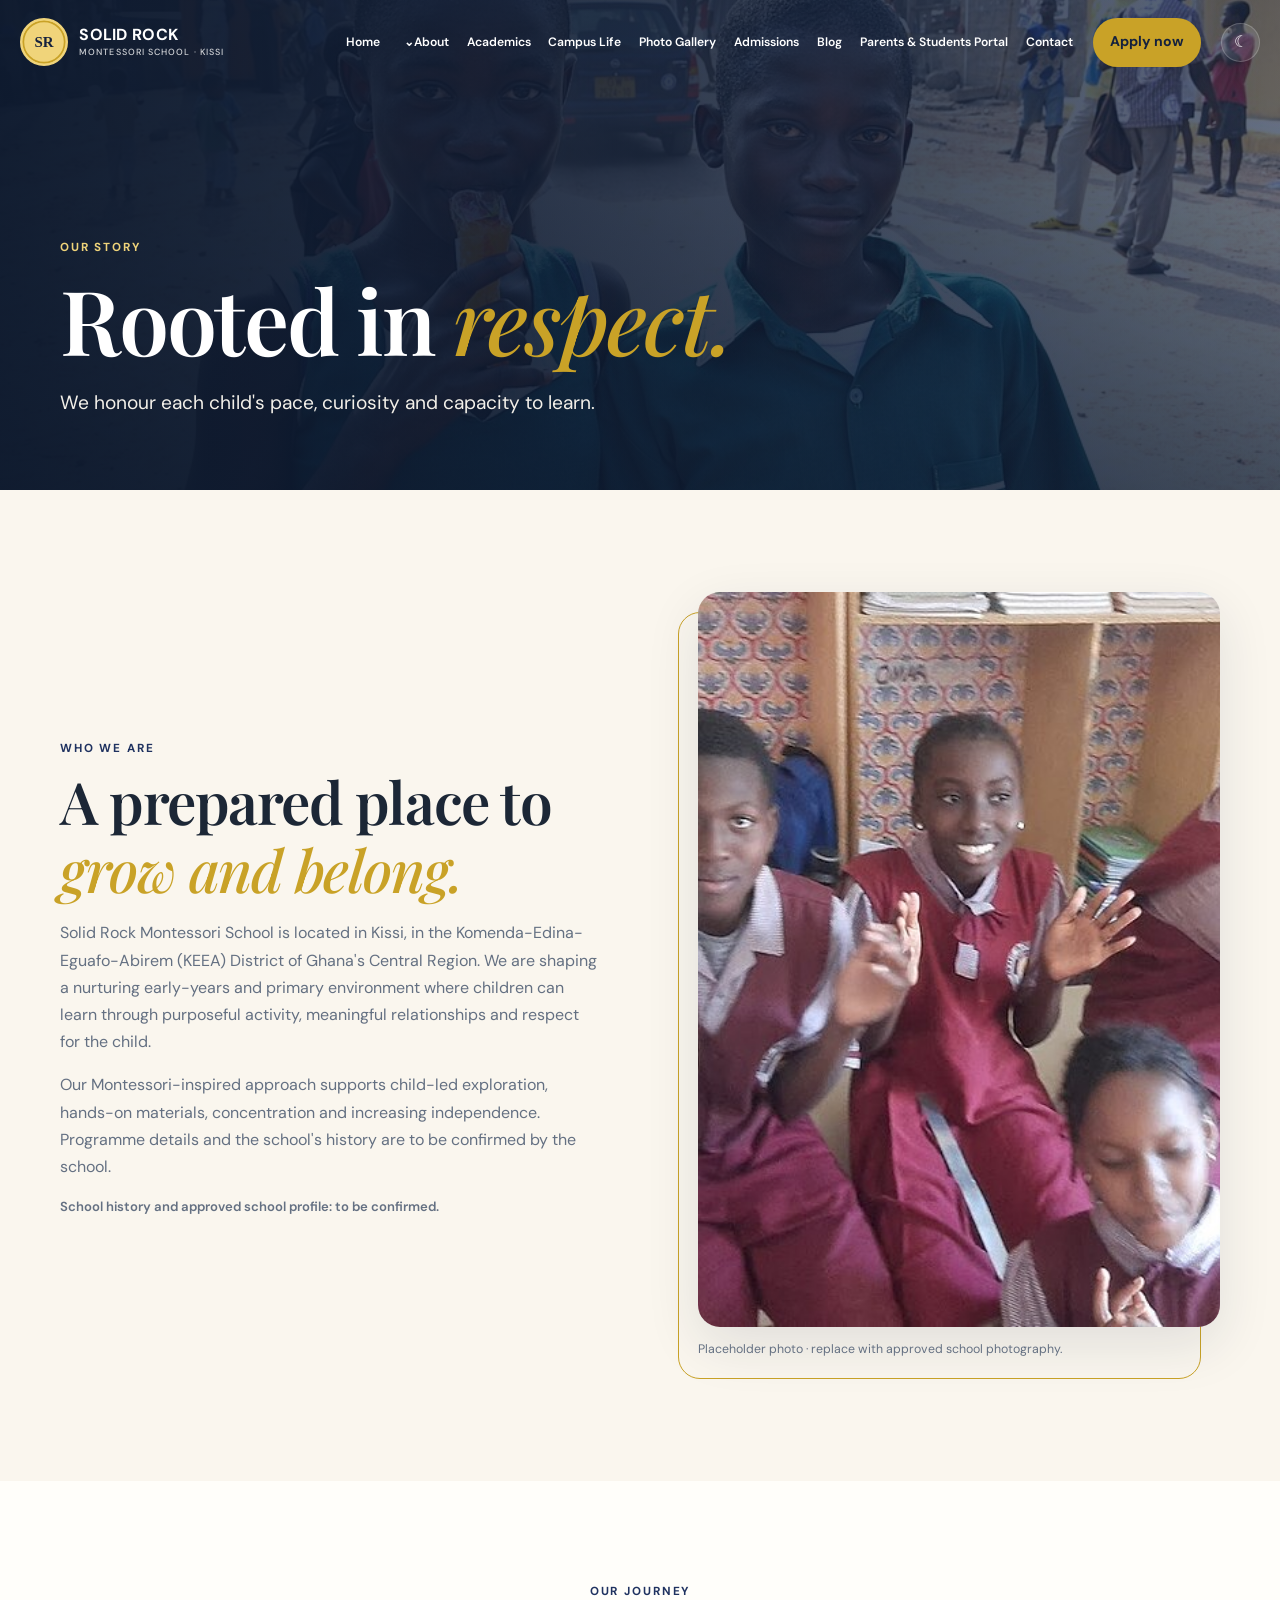
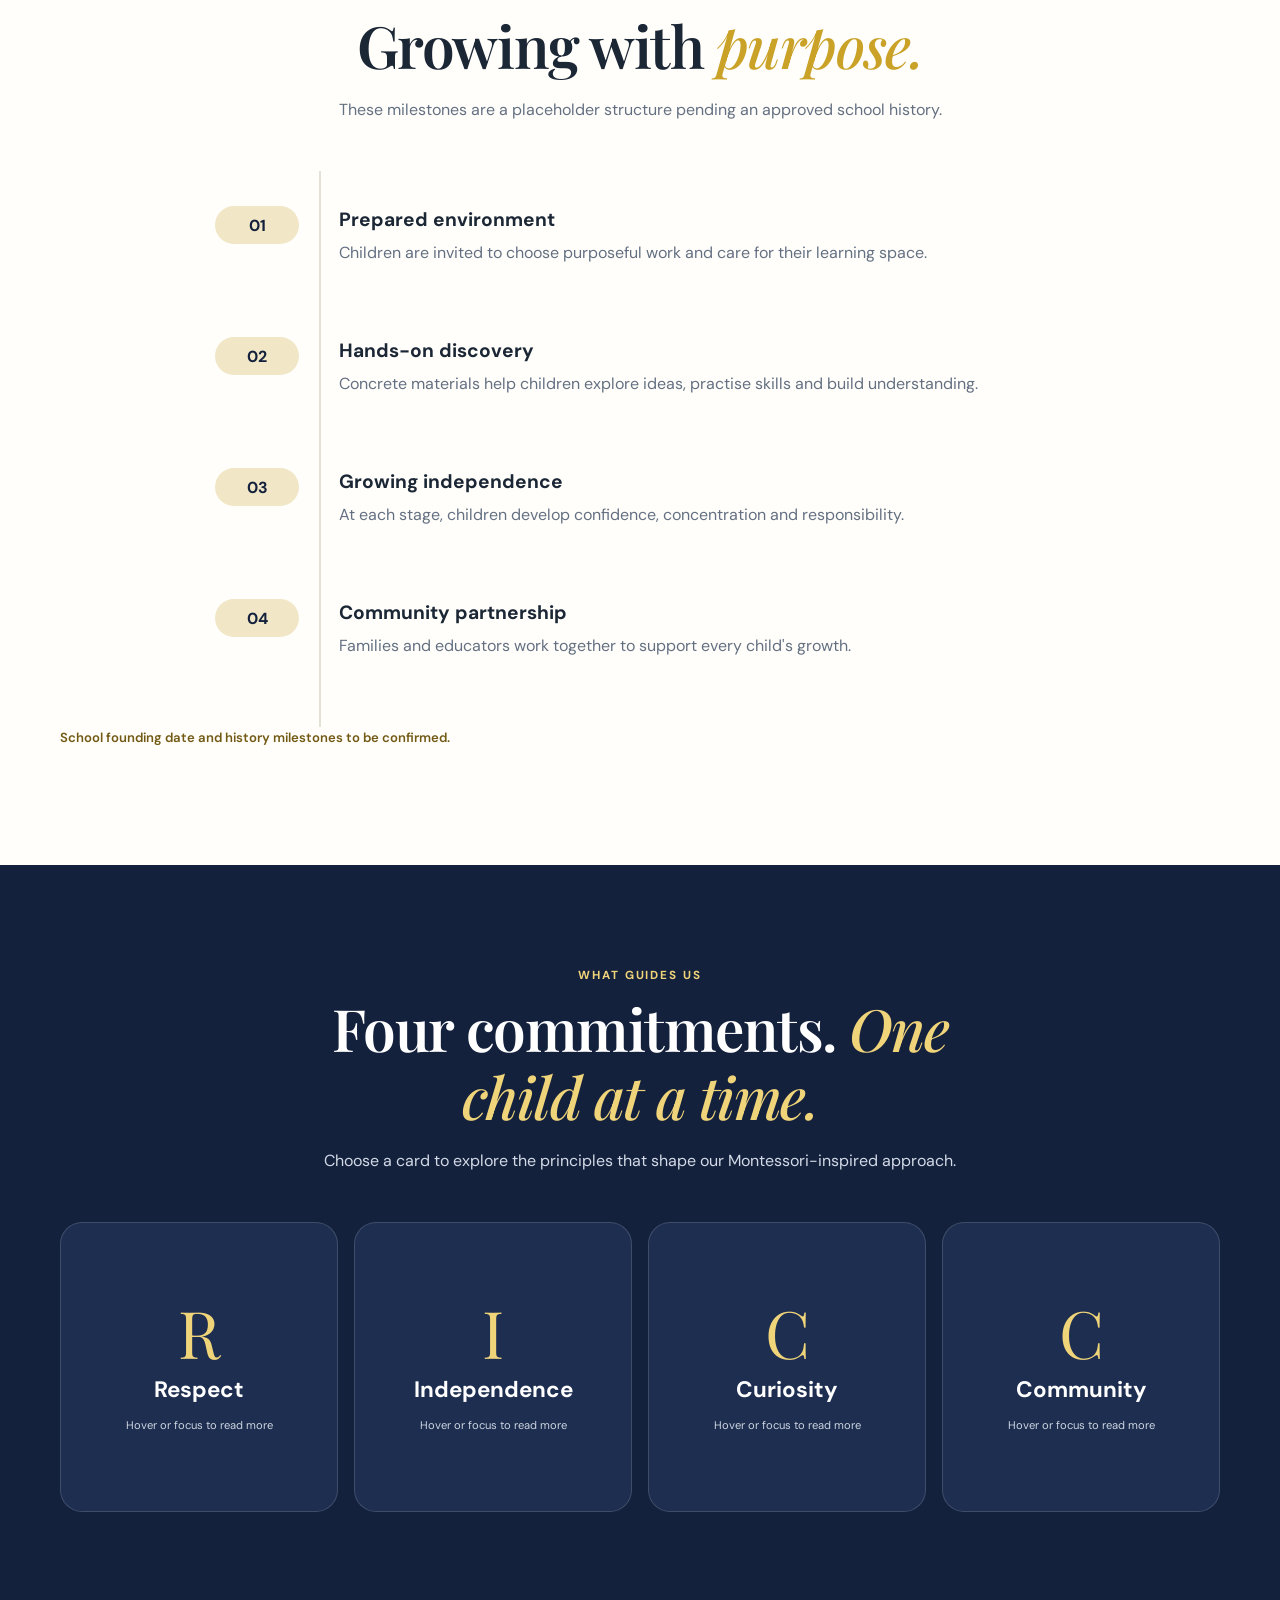
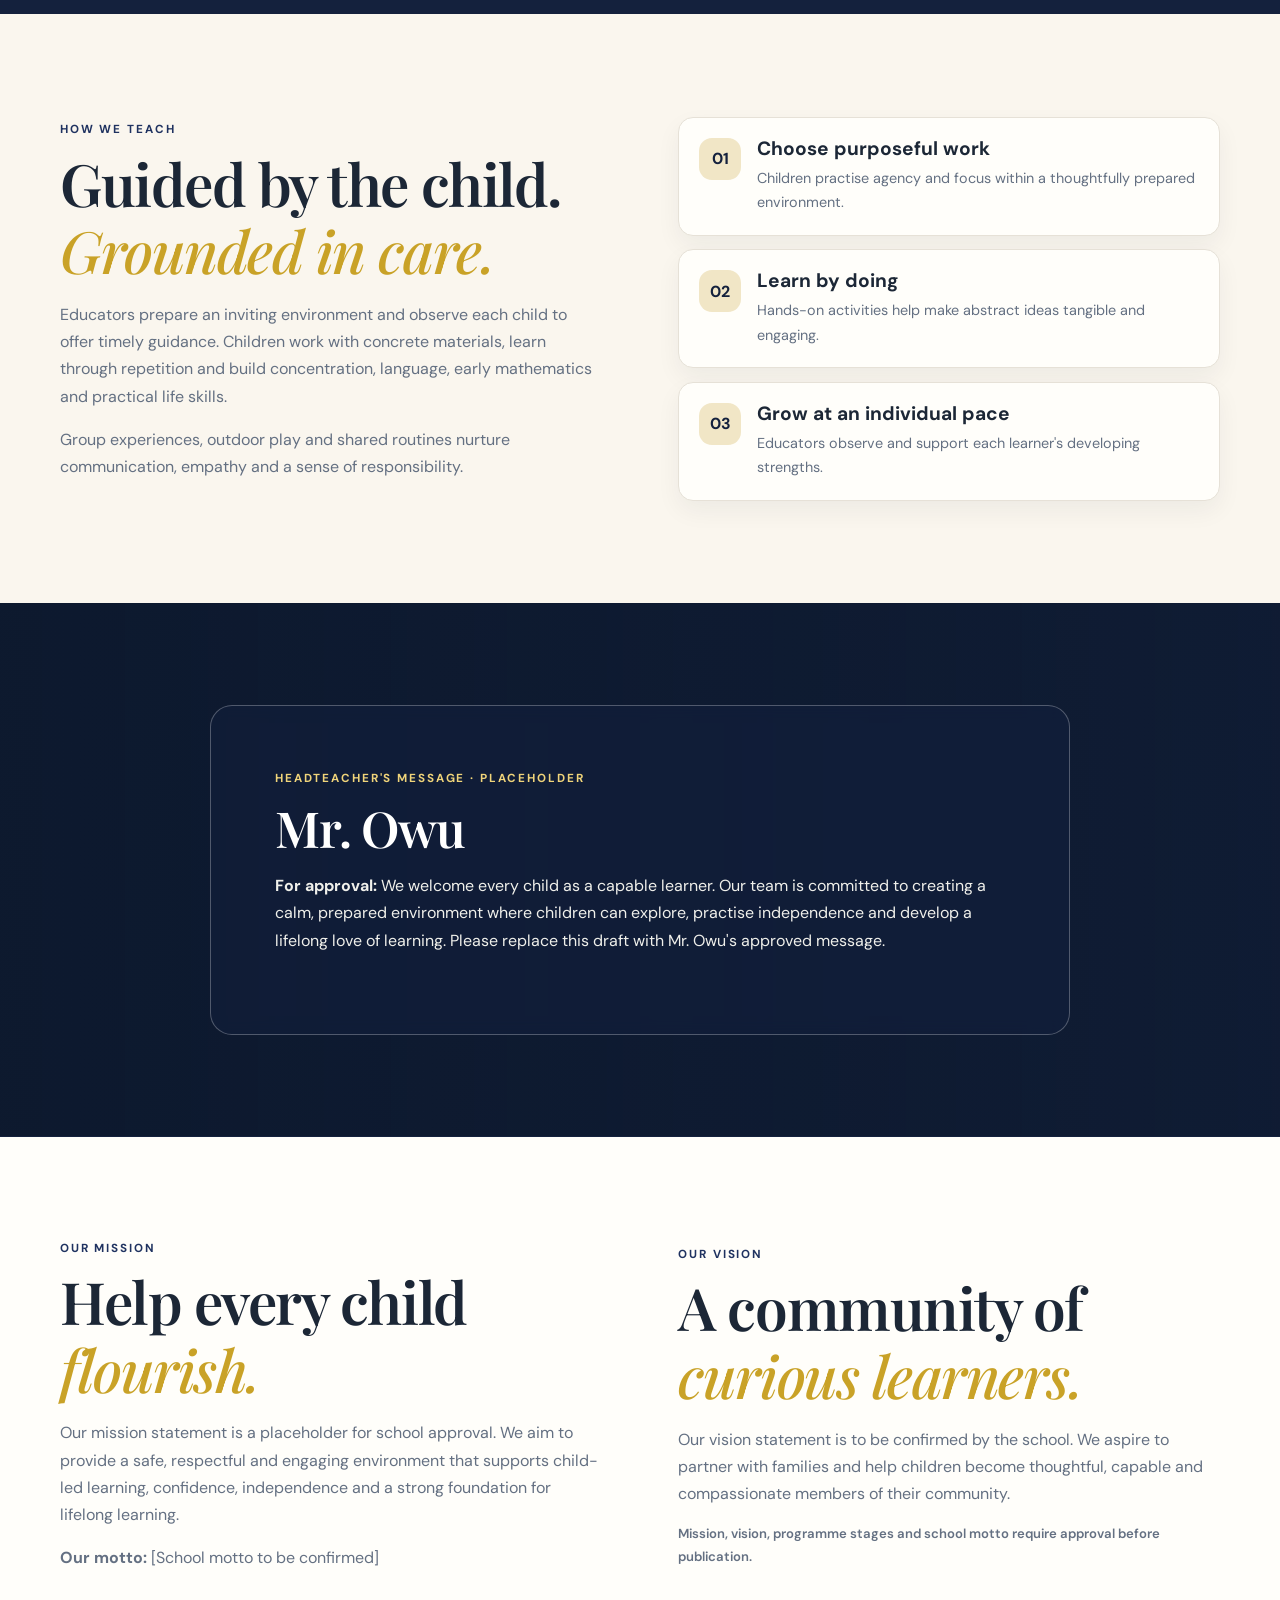
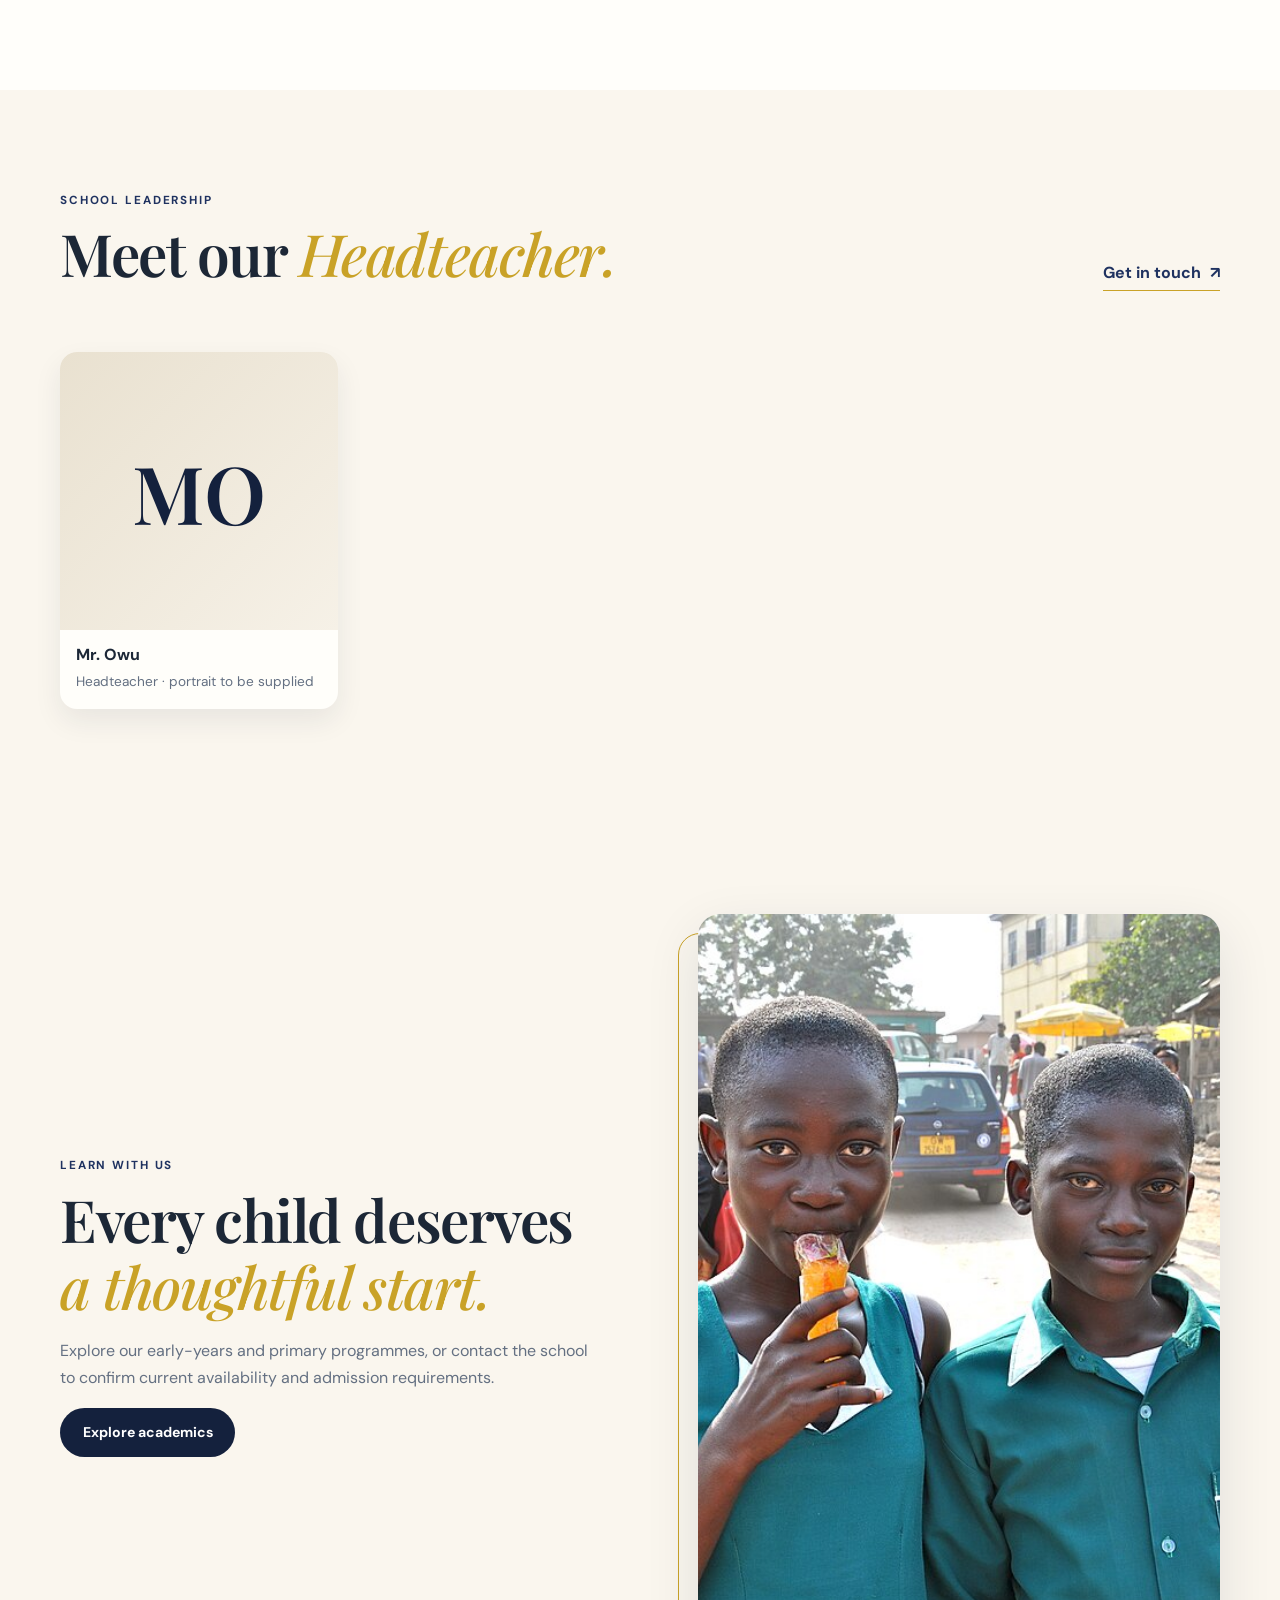
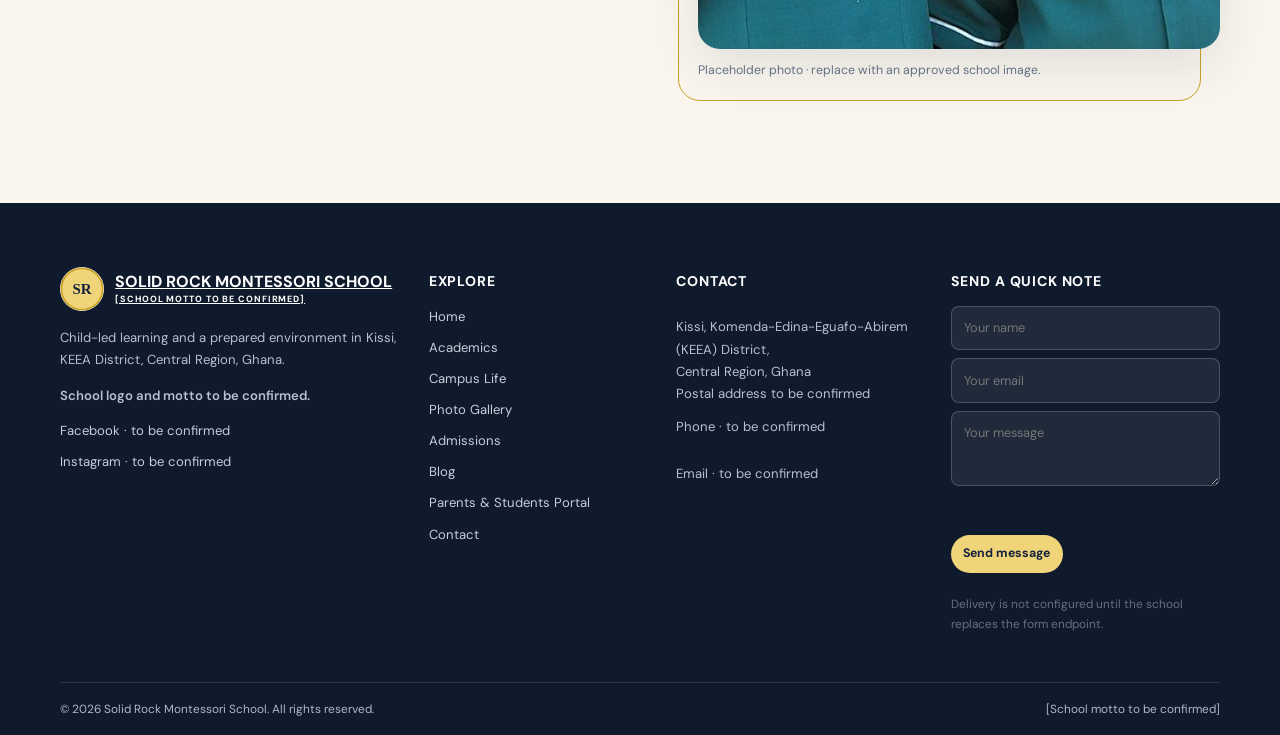
==== about.html @ 1fdc073c "Publish Solid Rock Montessori School website Co-authored-by: Copilot <223556219+Copilot@users.norepl" ====
<!doctype html>
<html lang="en">
<head>
  <meta charset="utf-8"><meta name="viewport" content="width=device-width, initial-scale=1">
  <meta name="description" content="Learn about Solid Rock Montessori School's child-centred approach and community in Kissi, Ghana.">
  <meta property="og:title" content="About | Solid Rock Montessori School"><meta property="og:description" content="A respectful, prepared environment where children grow in independence."><meta property="og:type" content="website">
  <title>About | Solid Rock Montessori School</title><link rel="preconnect" href="https://fonts.googleapis.com"><link rel="preconnect" href="https://fonts.gstatic.com" crossorigin><link href="https://fonts.googleapis.com/css2?family=DM+Sans:wght@400;500;600;700&family=Playfair+Display:wght@500;600;700&display=swap" rel="stylesheet"><link rel="stylesheet" href="css/style.css"><script defer src="js/main.js"></script>
  <script type="application/ld+json">{"@context":"https://schema.org","@type":"School","name":"Solid Rock Montessori School","address":{"@type":"PostalAddress","addressLocality":"Kissi","addressRegion":"Central Region","addressCountry":"GH"}}</script>
</head>
<body data-page="about"><a class="skip-link" href="#main">Skip to content</a><div id="site-header"></div><div class="scroll-progress"></div>
<main id="main">
  <section class="page-hero page-hero-about"><div class="container page-hero-content"><p class="eyebrow eyebrow-gold">OUR STORY</p><h1>Rooted in <em>respect.</em></h1><p>We honour each child's pace, curiosity and capacity to learn.</p></div></section>
  <section class="section section-cream"><div class="container split"><div class="split-copy reveal" data-reveal="left"><p class="eyebrow">WHO WE ARE</p><h2>A prepared place to <em>grow and belong.</em></h2>
    <p>Solid Rock Montessori School is located in Kissi, in the Komenda-Edina-Eguafo-Abirem (KEEA) District of Ghana's Central Region. We are shaping a nurturing early-years and primary environment where children can learn through purposeful activity, meaningful relationships and respect for the child.</p>
    <p>Our Montessori-inspired approach supports child-led exploration, hands-on materials, concentration and increasing independence. Programme details and the school's history are to be confirmed by the school.</p><p class="placeholder-note">School history and approved school profile: to be confirmed.</p></div>
    <figure class="image-frame reveal" data-reveal="right"><img src="assets/african-school-03.jpg" width="1100" height="735" loading="lazy" alt="Children learning together in a bright classroom; placeholder photo"><figcaption>Placeholder photo · replace with approved school photography.</figcaption></figure>
  </div></section>
  <section class="section section-white"><div class="container"><div class="section-heading reveal" data-reveal="up"><p class="eyebrow">OUR JOURNEY</p><h2>Growing with <em>purpose.</em></h2><p>These milestones are a placeholder structure pending an approved school history.</p></div>
    <div class="timeline"><article class="timeline-item reveal" data-reveal="left"><span>01</span><div><h3>Prepared environment</h3><p>Children are invited to choose purposeful work and care for their learning space.</p></div></article>
      <article class="timeline-item reveal" data-reveal="right"><span>02</span><div><h3>Hands-on discovery</h3><p>Concrete materials help children explore ideas, practise skills and build understanding.</p></div></article>
      <article class="timeline-item reveal" data-reveal="left"><span>03</span><div><h3>Growing independence</h3><p>At each stage, children develop confidence, concentration and responsibility.</p></div></article>
      <article class="timeline-item reveal" data-reveal="right"><span>04</span><div><h3>Community partnership</h3><p>Families and educators work together to support every child's growth.</p></div></article>
    </div><p class="placeholder-note">School founding date and history milestones to be confirmed.</p>
  </div></section>
  <section class="section section-navy"><div class="container"><div class="section-heading reveal" data-reveal="up"><p class="eyebrow eyebrow-gold">WHAT GUIDES US</p><h2>Four commitments. <em>One child at a time.</em></h2><p>Choose a card to explore the principles that shape our Montessori-inspired approach.</p></div>
    <div class="flip-grid">
      <article class="flip-card reveal" data-reveal="zoom" tabindex="0"><div class="flip-inner"><div class="flip-front"><span>R</span><h3>Respect</h3><small>Hover or focus to read more</small></div><div class="flip-back"><h3>Respect</h3><p>We listen to children, protect their dignity and recognise their individual strengths and needs.</p></div></div></article>
      <article class="flip-card reveal" data-reveal="zoom" tabindex="0"><div class="flip-inner"><div class="flip-front"><span>I</span><h3>Independence</h3><small>Hover or focus to read more</small></div><div class="flip-back"><h3>Independence</h3><p>Children build confidence by choosing purposeful work and practising everyday skills at their own pace.</p></div></div></article>
      <article class="flip-card reveal" data-reveal="zoom" tabindex="0"><div class="flip-inner"><div class="flip-front"><span>C</span><h3>Curiosity</h3><small>Hover or focus to read more</small></div><div class="flip-back"><h3>Curiosity</h3><p>Hands-on materials and thoughtful guidance encourage children to investigate, repeat and discover.</p></div></div></article>
      <article class="flip-card reveal" data-reveal="zoom" tabindex="0"><div class="flip-inner"><div class="flip-front"><span>C</span><h3>Community</h3><small>Hover or focus to read more</small></div><div class="flip-back"><h3>Community</h3><p>Kindness, care for the environment and partnership with families help children belong.</p></div></div></article>
    </div>
  </div></section>
  <section class="section section-cream"><div class="container split"><div class="split-copy reveal" data-reveal="left"><p class="eyebrow">HOW WE TEACH</p><h2>Guided by the child. <em>Grounded in care.</em></h2><p>Educators prepare an inviting environment and observe each child to offer timely guidance. Children work with concrete materials, learn through repetition and build concentration, language, early mathematics and practical life skills.</p><p>Group experiences, outdoor play and shared routines nurture communication, empathy and a sense of responsibility.</p></div>
  <div class="feature-stack"><article class="feature-card reveal" data-reveal="right"><span class="feature-icon">01</span><div><h3>Choose purposeful work</h3><p>Children practise agency and focus within a thoughtfully prepared environment.</p></div></article><article class="feature-card reveal" data-reveal="right"><span class="feature-icon">02</span><div><h3>Learn by doing</h3><p>Hands-on activities help make abstract ideas tangible and engaging.</p></div></article><article class="feature-card reveal" data-reveal="right"><span class="feature-icon">03</span><div><h3>Grow at an individual pace</h3><p>Educators observe and support each learner's developing strengths.</p></div></article></div></div></section>
  <section class="section section-photo parallax-section" style="--parallax-image:url('assets/ghana-children.jpg')"><div class="container quote-panel reveal" data-reveal="zoom"><p class="eyebrow eyebrow-gold">HEADTEACHER'S MESSAGE · PLACEHOLDER</p><h2>Mr. Owu</h2><p><strong>For approval:</strong> We welcome every child as a capable learner. Our team is committed to creating a calm, prepared environment where children can explore, practise independence and develop a lifelong love of learning. Please replace this draft with Mr. Owu's approved message.</p></div></section>
  <section class="section section-white" id="mission-vision"><div class="container split"><div class="split-copy reveal" data-reveal="left"><p class="eyebrow">OUR MISSION</p><h2>Help every child <em>flourish.</em></h2><p>Our mission statement is a placeholder for school approval. We aim to provide a safe, respectful and engaging environment that supports child-led learning, confidence, independence and a strong foundation for lifelong learning.</p><p><strong>Our motto:</strong> [School motto to be confirmed]</p></div>
  <div class="split-copy reveal" data-reveal="right"><p class="eyebrow">OUR VISION</p><h2>A community of <em>curious learners.</em></h2><p>Our vision statement is to be confirmed by the school. We aspire to partner with families and help children become thoughtful, capable and compassionate members of their community.</p><p class="placeholder-note">Mission, vision, programme stages and school motto require approval before publication.</p></div></div></section>
  <section class="section section-cream"><div class="container"><div class="section-heading section-heading-row reveal" data-reveal="up"><div><p class="eyebrow">SCHOOL LEADERSHIP</p><h2>Meet our <em>Headteacher.</em></h2></div><a class="text-link" href="contact.html">Get in touch <span>↗</span></a></div><div class="leader-grid">
    <article class="leader-card reveal" data-reveal="up"><div class="portrait-placeholder" role="img" aria-label="Placeholder portrait for Mr. Owu">MO</div><div><h3>Mr. Owu</h3><p>Headteacher · portrait to be supplied</p></div></article>
  </div></div></section>
  <section class="section section-cream"><div class="container split"><div class="split-copy reveal" data-reveal="left"><p class="eyebrow">LEARN WITH US</p><h2>Every child deserves <em>a thoughtful start.</em></h2><p>Explore our early-years and primary programmes, or contact the school to confirm current availability and admission requirements.</p><a class="button button-navy" href="academics.html">Explore academics</a></div><figure class="image-frame reveal" data-reveal="right"><img src="assets/ghana-children.jpg" width="1100" height="735" loading="lazy" alt="Two school-aged children standing outdoors in Ghana; placeholder photo"><figcaption>Placeholder photo · replace with an approved school image.</figcaption></figure></div></section>
</main><div id="site-footer"></div></body></html>
---- css/style.css ----
:root {
  color-scheme: light;
  --navy: #14213d;
  --blue: #1f3260;
  --gold: #c9a227;
  --gold-light: #f0d47a;
  --cream: #faf6ee;
  --paper: #fffefa;
  --ink: #1c2736;
  --muted: #647082;
  --line: #e6e1d7;
  --red: #c0392b;
  --yellow: #e0b100;
  --purple: #6b3fa0;
  --green: #2e7d32;
  --shadow: 0 18px 54px rgba(20, 33, 61, .11);
  --radius: 22px;
  --space-1: .5rem;
  --space-2: 1rem;
  --space-3: 1.5rem;
  --space-4: 2rem;
  --space-5: 3rem;
  --space-6: 4.5rem;
  --space-7: 6rem;
  --serif: "Playfair Display", Georgia, serif;
  --sans: "DM Sans", Arial, sans-serif;
}

* { box-sizing: border-box; }
html { scroll-behavior: smooth; scroll-padding-top: 6rem; }
body { margin: 0; background: var(--paper); color: var(--ink); font-family: var(--sans); font-size: 16px; line-height: 1.7; -webkit-font-smoothing: antialiased; }
body.theme-dark { color-scheme: dark; --paper: #121b2c; --cream: #19253a; --ink: #f4f1e9; --muted: #c0c6d0; --line: #314059; --shadow: 0 18px 54px rgba(0,0,0,.24); }
body.theme-dark .section-white, body.theme-dark .section-cream, body.theme-dark .section { background-color: var(--paper); }
body.theme-dark .section-cream { background-color: var(--cream); }
body.theme-dark .value-card, body.theme-dark .feature-card, body.theme-dark .outcome-card, body.theme-dark .tab-panel, body.theme-dark .site-form, body.theme-dark .login-card, body.theme-dark .contact-card, body.theme-dark .post-card, body.theme-dark .faq-item { background: #1c2a42; color: var(--ink); }
body.theme-dark .field input, body.theme-dark .field select, body.theme-dark .field textarea, body.theme-dark .search-field input, body.theme-dark .newsletter-form input { color: var(--ink); background: #121b2c; border-color: var(--line); }
img { display: block; max-width: 100%; }
a { color: inherit; }
button, input, select, textarea { font: inherit; }
button { cursor: pointer; }
:focus-visible { outline: 3px solid var(--gold); outline-offset: 4px; }
.sr-only { position: absolute; width: 1px; height: 1px; padding: 0; margin: -1px; overflow: hidden; clip: rect(0,0,0,0); white-space: nowrap; border: 0; }
.skip-link { position: fixed; top: .5rem; left: .5rem; z-index: 9999; padding: .7rem 1rem; color: var(--navy); background: white; transform: translateY(-160%); border-radius: .5rem; }
.skip-link:focus { transform: none; }
.container { width: min(1160px, calc(100% - 3rem)); margin-inline: auto; }
.narrow { max-width: 820px; }
.section { padding: clamp(4rem, 8vw, 7rem) 0; }
.section-cream { background: var(--cream); }
.section-white { background: var(--paper); }
.section-navy { color: #fff; background: var(--navy); }
.section-navy .section-heading > p:last-child { color: #d3dae7; }
.eyebrow { margin: 0 0 .75rem; color: var(--blue); font-size: .73rem; font-weight: 700; letter-spacing: .16em; line-height: 1.4; text-transform: uppercase; }
.eyebrow-gold { color: var(--gold-light); }
h1, h2, h3, p { margin-top: 0; }
h1, h2, h3 { line-height: 1.16; }
h1, h2 { font-family: var(--serif); font-weight: 600; letter-spacing: -.025em; }
h1 { font-size: clamp(3rem, 8vw, 6.8rem); margin-bottom: 1rem; }
h2 { font-size: clamp(2.1rem, 5vw, 3.65rem); margin-bottom: 1rem; }
h3 { font-size: 1.2rem; }
h1 em, h2 em { color: var(--gold); font-weight: 500; }
.section-navy h1 em, .section-navy h2 em, .cta-band h2 em { color: var(--gold-light); }
.section-heading { max-width: 740px; margin: 0 auto 3rem; text-align: center; }
.section-heading > p:last-child { max-width: 670px; margin: .7rem auto 0; color: var(--muted); }
.section-heading-row { max-width: none; display: flex; align-items: end; justify-content: space-between; gap: 1.5rem; text-align: left; }
.section-heading-row > p, .section-heading-row .text-link { margin-bottom: .8rem; }
.text-center { text-align: center; }
.text-link { display: inline-flex; gap: .55rem; align-items: center; color: var(--blue); font-weight: 700; text-decoration: none; border-bottom: 1px solid var(--gold); padding-bottom: .25rem; transition: gap .25s, color .25s; }
.section-navy .text-link { color: white; }
.text-link:hover { gap: .9rem; color: var(--gold); }
.button { position: relative; display: inline-flex; min-height: 49px; align-items: center; justify-content: center; gap: .7rem; overflow: hidden; padding: .75rem 1.35rem; border: 1px solid transparent; border-radius: 999px; font-size: .88rem; font-weight: 700; text-align: center; text-decoration: none; transition: transform .24s, box-shadow .24s, background .24s; }
.button:hover { transform: translateY(-3px); box-shadow: 0 9px 24px rgba(201,162,39,.22); }
.button:active { transform: translateY(0) scale(.98); }
.button-gold { background: var(--gold); color: var(--navy); }
.button-gold:hover { background: #e0bf50; }
.button-navy { background: var(--navy); color: white; }
.button-outline { border-color: rgba(255,255,255,.7); color: white; background: transparent; }
.button-outline:hover { background: rgba(255,255,255,.12); }
.button-whatsapp { background: #176d43; color: white; }
.button-row { display: flex; flex-wrap: wrap; gap: .8rem; }
.button-shimmer { animation: cta-glow 2.8s ease-in-out infinite; }
.button-ripple { position: absolute; width: 8px; height: 8px; border-radius: 50%; pointer-events: none; background: rgba(255,255,255,.65); transform: scale(0); animation: ripple .55s linear forwards; }
.scroll-progress { position: fixed; inset: 0 auto auto 0; z-index: 1002; width: 0; height: 3px; background: var(--gold); }

/* Shared sticky header and navigation */
.site-header { position: fixed; inset: 0 0 auto; z-index: 1100; color: white; transition: background .3s, box-shadow .3s; }
.site-header.is-solid { background: var(--navy); box-shadow: 0 8px 26px rgba(8,19,38,.22); }
.nav-inner { width: min(1280px, calc(100% - 2.5rem)); min-height: 84px; margin: auto; display: flex; align-items: center; gap: 1.25rem; }
.brand { flex: 0 0 auto; display: inline-flex; align-items: center; gap: .7rem; color: white; text-decoration: none; font-weight: 700; letter-spacing: .02em; }
.brand img { width: 48px; height: 48px; flex: 0 0 auto; border: 2px solid var(--gold-light); border-radius: 50%; background: var(--gold-light); }
.brand span { display: grid; line-height: 1.05; }
.brand small { margin-top: .25rem; font-size: .56rem; font-weight: 500; letter-spacing: .12em; opacity: .8; }
.main-nav { display: flex; align-items: center; gap: clamp(.55rem,1.4vw,1.3rem); margin-left: auto; }
.main-nav a, .nav-dropdown-button { position: relative; padding: .65rem 0; color: white; background: none; border: 0; font-size: .76rem; font-weight: 600; text-decoration: none; white-space: nowrap; }
.main-nav a::after, .nav-dropdown-button::after { position: absolute; bottom: .3rem; left: 0; width: 100%; height: 1px; content: ""; background: var(--gold-light); transform: scaleX(0); transform-origin: left; transition: transform .25s; }
.main-nav a:hover::after, .main-nav a[aria-current="page"]::after, .nav-dropdown-button:hover::after, .nav-group:focus-within .nav-dropdown-button::after { transform: scaleX(1); }
.nav-group { position: relative; }
.nav-dropdown-button::before { content: "⌄"; margin-left: .35rem; }
.dropdown-menu { position: absolute; top: 100%; left: -.9rem; min-width: 190px; padding: .6rem; visibility: hidden; opacity: 0; transform: translateY(8px); border: 1px solid rgba(255,255,255,.1); border-radius: 12px; background: var(--navy); box-shadow: var(--shadow); transition: .2s ease; }
.nav-group:hover .dropdown-menu, .nav-group:focus-within .dropdown-menu { visibility: visible; opacity: 1; transform: none; }
.dropdown-menu a { display: block; padding: .6rem .65rem; border-radius: 7px; }
.dropdown-menu a:hover { background: rgba(255,255,255,.08); }
.dropdown-menu a::after { display: none; }
.nav-apply { flex: 0 0 auto; padding: .65rem 1rem; }
.theme-toggle, .menu-toggle { width: 39px; height: 39px; display: inline-grid; place-items: center; flex: 0 0 auto; color: white; background: rgba(255,255,255,.1); border: 1px solid rgba(255,255,255,.2); border-radius: 50%; }
.menu-toggle { display: none; font-size: 1.15rem; }
.nav-backdrop { display: none; }
.mobile-drawer-close { display: none; }

/* Hero carousel and interior page banners */
.hero { position: relative; min-height: min(850px, 100svh); min-height: max(680px, 100svh); display: grid; align-items: center; overflow: hidden; color: white; background: var(--navy); }
.hero-slides, .hero-slide, .hero-shade { position: absolute; inset: 0; }
.hero-slide { background-image: var(--hero-image); background-color: var(--blue); background-size: cover; background-position: center; opacity: 0; transform: scale(1.055); transition: opacity 1s ease, transform 7s ease; }
.hero-slide.is-active { opacity: 1; transform: scale(1); }
.hero-slide-gradient { background-image: radial-gradient(ellipse at 75% 15%, rgba(201,162,39,.58), transparent 34%), linear-gradient(135deg,#14213d 5%,#1f3260 52%,#6b5830); background-size: 150% 150%; animation: gradient-drift 14s ease-in-out infinite alternate; }
.hero-shade { background: linear-gradient(90deg, rgba(10,20,39,.88), rgba(13,25,48,.46) 58%, rgba(13,25,48,.18)), linear-gradient(0deg,rgba(10,20,39,.56),transparent 40%); }
.hero-content { position: relative; z-index: 2; padding-top: 5rem; }
.hero-content h1 { max-width: 880px; animation: rise-in .9s .16s both; }
.hero-content h1 em { color: var(--gold-light); }
.hero-content .eyebrow { color: var(--gold-light); animation: rise-in .65s both; }
.hero-lede { max-width: 640px; margin: 0 0 2rem; color: #f6f2e8; font-size: clamp(1.1rem,2.4vw,1.55rem); animation: rise-in .8s .34s both; }
.hero-content .button-row { animation: rise-in .8s .5s both; }
.hero-caption { position: absolute; right: 0; bottom: -5.3rem; font-size: .7rem; opacity: .7; }
.carousel-controls { display: flex; align-items: center; gap: .55rem; margin-top: 2.1rem; }
.carousel-arrow { width: 39px; height: 39px; display: grid; place-items: center; color: white; background: rgba(255,255,255,.13); border: 1px solid rgba(255,255,255,.35); border-radius: 50%; transition: background .2s, transform .2s; }
.carousel-arrow:hover { background: var(--gold); color: var(--navy); transform: scale(1.08); }
.carousel-dots { display: flex; gap: .45rem; }
.carousel-dot { width: 8px; height: 8px; padding: 0; border: 0; border-radius: 50%; background: rgba(255,255,255,.48); transition: width .25s, background .25s; }
.carousel-dot[aria-current="true"] { width: 24px; border-radius: 5px; background: var(--gold-light); }
.scroll-cue { position: absolute; bottom: 1.3rem; left: 50%; display: flex; align-items: center; gap: .55rem; color: white; font-size: .68rem; letter-spacing: .1em; text-decoration: none; text-transform: uppercase; transform: translateX(-50%); }
.scroll-cue span { width: 17px; height: 27px; border: 1px solid rgba(255,255,255,.68); border-radius: 12px; }
.scroll-cue span::after { content: ""; display: block; width: 3px; height: 5px; margin: 5px auto; background: var(--gold-light); border-radius: 3px; animation: scroll-pulse 1.4s infinite; }
.page-hero { position: relative; min-height: 490px; display: flex; align-items: end; overflow: hidden; color: white; background-color: var(--navy); background-size: cover; background-position: center; }
.page-hero::before { position: absolute; inset: 0; content: ""; background: linear-gradient(90deg,rgba(12,24,44,.89),rgba(12,24,44,.37)),linear-gradient(0deg,rgba(12,24,44,.45),transparent 60%); }
.page-hero-content { position: relative; z-index: 1; padding-top: 150px; padding-bottom: 4.4rem; }
.page-hero-content h1 { max-width: 900px; font-size: clamp(3rem,7vw,5.6rem); }
.page-hero-content p:last-child { max-width: 650px; margin-bottom: 0; color: #f3f0e9; font-size: clamp(1rem,2vw,1.2rem); }
.page-hero-campus { background-image: linear-gradient(115deg,rgba(20,33,61,.86),rgba(31,50,96,.44)),url("../assets/african-school-02.jpg"); }
.page-hero-admissions { background-image: linear-gradient(115deg,rgba(20,33,61,.96),rgba(31,50,96,.72)),url("../assets/african-school-03.jpg"); }
.page-hero-blog { background-image: linear-gradient(115deg,rgba(20,33,61,.9),rgba(31,50,96,.55)),url("../assets/african-school-03.jpg"); }
.page-hero-portal { background-image: linear-gradient(115deg,rgba(20,33,61,.94),rgba(31,50,96,.68)),url("../assets/african-school-02.jpg"); }
.page-hero-contact { background-image: linear-gradient(115deg,rgba(20,33,61,.92),rgba(31,50,96,.62)),url("../assets/african-school-01.jpg"); }
.page-hero-about { background-image: linear-gradient(115deg,rgba(20,33,61,.82),rgba(31,50,96,.4)),url("../assets/ghana-children.jpg"); }
.page-hero-academics { background-image: linear-gradient(115deg,rgba(20,33,61,.88),rgba(31,50,96,.47)),url("../assets/african-school-03.jpg"); }
.page-hero-gallery { background-image: linear-gradient(115deg,rgba(20,33,61,.91),rgba(31,50,96,.5)),url("../assets/african-school-03.jpg"); }

/* General content blocks */
.split { display: grid; grid-template-columns: 1fr 1fr; align-items: center; gap: clamp(2rem,6vw,5.5rem); }
.split-reverse .split-copy { order: 2; }
.split-reverse .image-frame { order: 1; }
.split-copy p:not(.eyebrow) { color: var(--muted); }
.section-navy .split-copy p:not(.eyebrow) { color: #d3dae7; }
.split-copy h2 { max-width: 600px; }
.image-frame { position: relative; margin: 0; padding: 0 0 1.2rem 1.2rem; }
.image-frame::before { position: absolute; inset: 1.2rem 1.2rem 0 0; content: ""; border: 1px solid var(--gold); border-radius: var(--radius); }
.image-frame img { position: relative; width: 100%; aspect-ratio: 4/3; object-fit: cover; border-radius: var(--radius); box-shadow: var(--shadow); }
.image-frame figcaption { position: relative; margin-top: .7rem; color: var(--muted); font-size: .77rem; }
.image-frame-light figcaption { color: #d3dae7; }
.value-grid { display: grid; grid-template-columns: repeat(4,1fr); gap: 1rem; }
.value-card { min-height: 200px; display: grid; align-content: center; justify-items: center; padding: 1.4rem; border: 1px solid var(--line); border-radius: var(--radius); background: var(--paper); box-shadow: 0 12px 30px rgba(20,33,61,.06); transition: transform .32s, box-shadow .32s; }
.value-card:hover { transform: translateY(-9px) rotate(-1deg); box-shadow: var(--shadow); }
.value-card span { color: var(--gold); font-family: var(--serif); font-size: 3rem; line-height: 1; }
.value-card h3 { margin: .8rem 0 0; color: var(--navy); }
.stat-grid { display: grid; grid-template-columns: repeat(4,1fr); border: 1px solid var(--line); border-radius: var(--radius); overflow: hidden; background: var(--paper); }
.stat-card { min-height: 145px; display: grid; align-content: center; justify-items: center; padding: 1.2rem; border-right: 1px solid var(--line); text-align: center; }
.stat-card:last-child { border-right: 0; }
.stat-card strong { color: var(--blue); font-family: var(--serif); font-size: clamp(2.4rem,4vw,3.8rem); line-height: 1; }
.stat-card span { margin-top: .6rem; color: var(--muted); font-size: .82rem; }
.feature-stack { display: grid; gap: .85rem; }
.feature-card { display: flex; align-items: flex-start; gap: 1rem; padding: 1.25rem; border: 1px solid var(--line); border-radius: 15px; background: var(--paper); box-shadow: 0 10px 24px rgba(20,33,61,.055); transition: transform .25s, box-shadow .25s; }
.feature-card:hover { transform: translateX(6px); box-shadow: var(--shadow); }
.feature-card h3 { margin: 0 0 .35rem; }
.feature-card p { margin: 0; color: var(--muted); font-size: .9rem; }
.feature-icon { width: 42px; height: 42px; display: grid; place-items: center; flex: 0 0 auto; border-radius: 13px; color: var(--navy); background: #f1e6c6; font-weight: 700; }
.section-photo { position: relative; min-height: 410px; display: grid; align-items: center; overflow: hidden; background: var(--navy); }
.section-photo::before { position: absolute; inset: -10% 0; content: ""; background-image: linear-gradient(90deg,rgba(12,24,44,.85),rgba(12,24,44,.55)),var(--parallax-image); background-size: cover; background-position: center; transform: translateY(var(--parallax-offset,0)); will-change: transform; }
.quote-panel { position: relative; max-width: 860px; padding: clamp(2rem,5vw,4rem); border: 1px solid rgba(255,255,255,.27); border-radius: var(--radius); color: white; background: rgba(20,33,61,.54); backdrop-filter: blur(7px); }
.quote-panel h2 { font-size: clamp(1.8rem,4vw,3.1rem); }
.quote-panel p:not(.eyebrow) { color: #f0f0eb; }
.leader-grid { display: grid; grid-template-columns: repeat(4,1fr); gap: 1rem; }
.leader-card { overflow: hidden; border-radius: 17px; background: var(--paper); box-shadow: 0 12px 28px rgba(20,33,61,.08); transition: transform .3s, box-shadow .3s; }
.leader-card:hover { transform: translateY(-8px); box-shadow: var(--shadow); }
.leader-card img { width: 100%; aspect-ratio: 1/1; object-fit: cover; background: #e9e3d8; }
.portrait-placeholder { width: 100%; aspect-ratio: 1; display: grid; place-items: center; color: var(--navy); background: linear-gradient(135deg,#e9e1d0,#f6f1e7); font: 600 clamp(3rem,8vw,5rem) var(--serif); }
.leader-card div { padding: 1rem; }
.leader-card h3 { margin: 0 0 .35rem; font-size: 1rem; }
.leader-card p { margin: 0; color: var(--muted); font-size: .85rem; }
.partner-section { padding-block: 3rem; }
.partner-row { min-height: 110px; display: flex; justify-content: center; align-items: center; gap: clamp(3rem,8vw,8rem); }
.partner-row img { max-width: 190px; max-height: 80px; width: auto; object-fit: contain; }
.cta-band { position: relative; padding: 3.3rem 0; color: white; background: var(--navy); }
.cta-band::before { position: absolute; inset: 0 0 auto; height: 5px; content: ""; background: repeating-linear-gradient(90deg,var(--gold) 0 16px,var(--red) 16px 21px,var(--gold-light) 21px 37px,var(--green) 37px 42px); }
.cta-inner { display: flex; align-items: center; justify-content: space-between; gap: 2rem; }
.cta-inner h2 { margin: 0; font-size: clamp(2rem,4vw,3.2rem); }
.cta-inner .eyebrow { margin-bottom: .45rem; }

/* About timeline and flipping values */
.timeline { position: relative; max-width: 850px; margin: auto; padding: 1rem 0; }
.timeline::before { position: absolute; top: 0; bottom: 0; left: 104px; width: 2px; content: ""; background: var(--line); }
.timeline::after { position: absolute; top: 0; left: 104px; width: 2px; height: var(--timeline-progress,0); content: ""; background: var(--gold); transition: height .2s linear; }
.timeline-item { position: relative; display: grid; grid-template-columns: 84px 1fr; gap: 2.5rem; align-items: start; padding: 1.2rem 0 2.2rem; }
.timeline-item > span { position: relative; z-index: 1; padding: .35rem .5rem; border-radius: 20px; color: var(--navy); background: #f1e6c6; font-weight: 700; text-align: center; }
.timeline-item div { padding: 0 0 1rem; }
.timeline-item h3 { margin: .2rem 0 .5rem; }
.timeline-item p { margin: 0; color: var(--muted); }
.flip-grid { display: grid; grid-template-columns: repeat(4,1fr); gap: 1rem; }
.flip-card { min-height: 290px; perspective: 1000px; cursor: pointer; }
.flip-inner { position: relative; width: 100%; height: 100%; min-height: 290px; transform-style: preserve-3d; transition: transform .65s cubic-bezier(.2,.8,.2,1); }
.flip-card:hover .flip-inner, .flip-card:focus .flip-inner, .flip-card.is-flipped .flip-inner { transform: rotateY(180deg); }
.flip-front, .flip-back { position: absolute; inset: 0; display: flex; flex-direction: column; justify-content: center; align-items: center; padding: 1.3rem; border: 1px solid rgba(255,255,255,.15); border-radius: var(--radius); text-align: center; backface-visibility: hidden; }
.flip-front { background: #1d2e50; }
.flip-front span { color: var(--gold-light); font: 4.1rem/1 var(--serif); }
.flip-front h3 { margin: .8rem 0; color: white; font-size: 1.4rem; }
.flip-front small { color: #cdd4df; font-size: .7rem; }
.flip-back { align-items: start; transform: rotateY(180deg); color: var(--navy); background: #f5ebd0; text-align: left; }
.flip-back h3 { color: var(--navy); }
.flip-back p { margin: 0; font-size: .82rem; line-height: 1.55; }

/* Programmes, houses, clubs, gallery */
.tabs { display: flex; gap: .55rem; flex-wrap: wrap; justify-content: center; margin: 0 auto 1rem; }
.tab-button, .filter-button { padding: .7rem 1.05rem; border: 1px solid var(--line); border-radius: 99px; color: var(--muted); background: transparent; font-size: .84rem; font-weight: 700; transition: .2s; }
.tab-button:hover, .tab-button.is-active, .filter-button:hover, .filter-button.is-active { border-color: var(--navy); color: white; background: var(--navy); }
.tab-panel { max-width: 780px; min-height: 145px; margin: auto; padding: 1.6rem 2rem; border: 1px solid var(--line); border-radius: 16px; background: var(--paper); box-shadow: 0 12px 30px rgba(20,33,61,.06); animation: panel-in .35s ease both; }
.tab-panel h3 { margin-bottom: .5rem; }
.tab-panel p { margin: 0; color: var(--muted); }
.placeholder-note { color: #725a15; font-size: .82rem; font-weight: 600; }
body.theme-dark .placeholder-note { color: #f0d47a; }
.steps-grid { display: grid; grid-template-columns: repeat(3,1fr); gap: 1rem; }
.step-card { position: relative; min-height: 210px; padding: 1.8rem; border: 1px solid rgba(255,255,255,.14); border-radius: var(--radius); background: #1a2a49; transition: transform .3s, border-color .3s; }
.step-card:hover { transform: translateY(-8px); border-color: var(--gold); }
.step-card > span { display: block; margin-bottom: 1.4rem; color: var(--gold-light); font: 2.1rem/1 var(--serif); }
.step-card h3 { margin-bottom: .5rem; }
.step-card p { margin-bottom: 0; color: #d3dae7; font-size: .92rem; }
.steps-light .step-card { color: var(--ink); border-color: var(--line); background: var(--paper); }
.steps-light .step-card p { color: var(--muted); }
.image-note { display: grid; place-items: center; min-height: 270px; padding: 2rem; border-radius: var(--radius); color: var(--navy); background: #f0e6ce; text-align: center; }
.big-number { font: 5rem/.95 var(--serif); }
.big-number span { font-size: 1.4rem; }
.image-note p { margin: .9rem 0 .1rem; font-weight: 700; }
.image-note small { color: #4e596c; }
.outcome-grid { display: grid; grid-template-columns: repeat(3,1fr); gap: 1rem; }
.outcome-card { padding: 1.7rem; border: 1px solid var(--line); border-radius: var(--radius); background: var(--paper); box-shadow: 0 12px 30px rgba(20,33,61,.06); transition: transform .3s; }
.outcome-card:hover { transform: translateY(-7px); }
.outcome-card h3 { margin: 1rem 0 .8rem; }
.outcome-card ul { margin: 0; padding-left: 1.1rem; color: var(--muted); font-size: .9rem; }
.outcome-card li + li { margin-top: .55rem; }
.house-grid { display: grid; grid-template-columns: repeat(4,1fr); gap: 1rem; }
.house-card { min-height: 225px; display: flex; flex-direction: column; justify-content: end; padding: 1.5rem; border-radius: var(--radius); color: white; transition: transform .35s, box-shadow .35s; }
.house-card:hover { transform: translateY(-9px) rotate(-1deg); box-shadow: var(--shadow); }
.house-card > span { margin-bottom: auto; font-size: .78rem; opacity: .8; }
.house-card h3 { margin: 0 0 .35rem; font: 600 1.45rem/1.2 var(--serif); }
.house-card p { margin: 0; font-size: .8rem; opacity: .83; }
.house-red { background: var(--red); }
.house-yellow { color: var(--navy); background: var(--yellow); }
.house-purple { background: var(--purple); }
.house-green { background: var(--green); }
.club-grid { display: grid; grid-template-columns: repeat(4,1fr); gap: .9rem; }
.club-card { min-height: 155px; display: grid; align-content: center; justify-items: center; padding: 1rem; border: 1px solid var(--line); border-radius: 18px; background: var(--paper); transition: transform .25s, box-shadow .25s; }
.club-card:hover { transform: translateY(-6px) scale(1.015); box-shadow: var(--shadow); }
.club-card span { color: var(--gold); font-size: 1.65rem; }
.club-card h3 { margin: .6rem 0 0; font-size: .98rem; text-align: center; }
.activity-grid { display: grid; grid-template-columns: repeat(5,1fr); gap: .75rem; }
.activity-item { display: flex; align-items: baseline; gap: .8rem; padding: 1rem; border-bottom: 1px solid rgba(255,255,255,.18); transition: color .2s, transform .2s; }
.activity-item:hover { color: var(--gold-light); transform: translateX(5px); }
.activity-item span { color: var(--gold-light); font-size: .72rem; }
.activity-item p { margin: 0; font-size: .88rem; }
.filter-row { display: flex; justify-content: center; flex-wrap: wrap; gap: .55rem; margin: 0 auto 2rem; }
.gallery-grid { display: grid; grid-template-columns: repeat(3,1fr); grid-auto-rows: 220px; gap: .9rem; }
.photo-gallery-grid .gallery-item { min-height: 220px; }
.photo-count { margin: -1rem 0 1.2rem; color: var(--muted); font-size: .82rem; text-align: center; }
.gallery-item { position: relative; display: block; overflow: hidden; padding: 0; border: 0; border-radius: 15px; background: #d4d7da; text-align: left; }
.gallery-item img { width: 100%; height: 100%; object-fit: cover; transition: transform .6s; }
.gallery-item:hover img { transform: scale(1.08); }
.gallery-item > span { position: absolute; inset: auto 0 0; padding: 2.5rem 1rem .85rem; color: white; background: linear-gradient(transparent,rgba(10,20,38,.8)); font-size: .82rem; font-weight: 600; transform: translateY(10px); opacity: .9; transition: transform .25s; }
.gallery-item:hover > span { transform: none; }
.gallery-wide { grid-column: span 2; }
.placeholder-image { display: grid; place-items: center; padding: 1rem; color: #fff; background: linear-gradient(135deg,#4d5e75,#897757); }
.placeholder-image > span { position: static; padding: 1rem; background: none; text-align: center; transform: none; opacity: 1; }
.gallery-item[hidden], .post-card[hidden] { display: none; }
.lightbox { width: min(900px, calc(100% - 2rem)); max-width: none; padding: 2.5rem 1rem 1rem; border: 0; border-radius: 18px; background: #111827; color: white; }
.lightbox::backdrop { background: rgba(5,12,24,.82); backdrop-filter: blur(5px); }
.lightbox img { max-width: calc(100% - 5rem); max-height: 78vh; margin: auto; object-fit: contain; }
.lightbox p { margin: .8rem 0 0; text-align: center; }
.lightbox-close { position: absolute; top: .35rem; right: .6rem; color: white; background: none; border: 0; font-size: 2rem; }
.lightbox-arrow { position: absolute; top: 50%; width: 42px; height: 42px; display: grid; place-items: center; border: 1px solid rgba(255,255,255,.55); border-radius: 50%; color: white; background: rgba(255,255,255,.12); transform: translateY(-50%); }
.lightbox-arrow:hover { color: var(--navy); background: var(--gold-light); }
.lightbox-prev { left: .55rem; }
.lightbox-next { right: .55rem; }
.photo-pair { position: relative; min-height: 390px; }
.photo-pair img { position: absolute; width: 68%; height: 75%; object-fit: cover; border: 8px solid var(--paper); border-radius: 18px; box-shadow: var(--shadow); transition: transform .35s; }
.photo-pair img:first-child { top: 0; left: 0; }
.photo-pair img:last-child { right: 0; bottom: 0; }
.photo-pair:hover img:first-child { transform: translate(-5px,-4px) rotate(-1deg); }
.photo-pair:hover img:last-child { transform: translate(5px,4px) rotate(1deg); }
.carousel-shell { position: relative; }
.carousel-track { display: flex; gap: 1rem; overflow-x: auto; padding: .2rem .15rem 1rem; scroll-snap-type: x mandatory; scrollbar-width: thin; scrollbar-color: var(--gold) transparent; }
.carousel-track:focus-visible { border-radius: 12px; }
.carousel-card { flex: 0 0 auto; overflow: hidden; scroll-snap-align: start; border: 1px solid var(--line); border-radius: 17px; background: var(--paper); }
.news-card { width: min(48%, 530px); display: grid; grid-template-columns: .85fr 1.15fr; align-items: center; box-shadow: 0 12px 30px rgba(20,33,61,.06); }
.news-card > img { width: 100%; height: 100%; min-height: 220px; object-fit: cover; }
.news-card > div { padding: 1.3rem; }
.news-card .post-date { margin-bottom: .6rem; }
.news-card h3 { font: 600 1.25rem/1.3 var(--serif); }
.news-card .text-link { font-size: .82rem; }
.campus-slide { width: min(74%, 740px); }
.campus-slide > img, .campus-slide > .placeholder-image { width: 100%; height: 350px; object-fit: cover; }
.campus-slide > p { margin: 0; padding: .75rem 1rem; color: var(--muted); font-size: .83rem; }
.carousel-nav { display: flex; justify-content: center; align-items: center; gap: .8rem; margin-top: .8rem; }
.carousel-nav [data-carousel-status] { min-width: 48px; color: var(--muted); font-size: .78rem; text-align: center; }
.carousel-arrow-dark { border-color: var(--line); color: var(--navy); background: var(--paper); }
.carousel-arrow-dark:hover { border-color: var(--gold); color: var(--navy); background: var(--gold-light); }
.carousel-arrow:disabled { cursor: default; opacity: .38; transform: none; }

/* Forms, blog and portal */
.form-layout { display: grid; grid-template-columns: .8fr 1.2fr; gap: clamp(2rem,6vw,5rem); align-items: start; }
.form-intro { padding-top: 1.6rem; }
.form-intro p:not(.eyebrow) { color: var(--muted); }
.contact-mini { display: grid; gap: .35rem; margin-top: 2rem; padding-top: 1.3rem; border-top: 1px solid var(--line); }
.contact-mini span { color: var(--muted); font-size: .82rem; }
.contact-mini a { width: fit-content; color: var(--navy); font-weight: 700; text-decoration: none; }
.site-form, .login-card { padding: clamp(1.3rem,3vw,2.2rem); border: 1px solid var(--line); border-radius: var(--radius); background: var(--paper); box-shadow: var(--shadow); }
.site-form h2, .login-card h2 { font-size: clamp(2rem,4vw,2.8rem); }
.form-grid { display: grid; grid-template-columns: 1fr 1fr; gap: .2rem 1rem; }
.field { display: grid; gap: .4rem; margin-bottom: 1rem; color: var(--ink); font-size: .83rem; font-weight: 700; }
.field > span:first-child { transition: color .2s; }
.field:focus-within > span:first-child { color: #705608; }
.field b { color: #a22d22; }
.field input, .field select, .field textarea { width: 100%; min-height: 49px; padding: .75rem .85rem; border: 1px solid #d6d8de; border-radius: 10px; outline: 0; color: var(--ink); background: white; font-weight: 400; transition: border-color .2s, box-shadow .2s; }
.field textarea { min-height: 125px; resize: vertical; }
.field input:focus, .field select:focus, .field textarea:focus { border-color: var(--gold); box-shadow: 0 0 0 3px rgba(201,162,39,.14); }
.field input[aria-invalid="true"], .field select[aria-invalid="true"], .field textarea[aria-invalid="true"] { border-color: #b3261e; }
.field-full { grid-column: 1/-1; }
.button-submit { width: 100%; margin-top: .4rem; }
.form-note { display: block; margin-top: .8rem; color: var(--muted); font-size: .74rem; }
.form-status { min-height: 1.4rem; margin: .2rem 0 .45rem; font-size: .84rem; }
.form-status.is-error { color: #a5221c; }
.form-status.is-success { color: #176d43; animation: status-in .4s ease both; }
.site-form.is-sent { animation: success-pop .5s ease; }
.form-grid + .form-status:empty { display: none; }
.faq-list { display: grid; gap: .7rem; }
.faq-item { padding: 1rem 1.2rem; border: 1px solid var(--line); border-radius: 14px; background: var(--paper); transition: box-shadow .2s; }
.faq-item[open] { box-shadow: 0 10px 24px rgba(20,33,61,.07); }
.faq-item summary { cursor: pointer; font-weight: 700; }
.faq-item p { margin: .8rem 0 0; color: var(--muted); }
.contact-grid { display: grid; grid-template-columns: .9fr 1.1fr; gap: clamp(2rem,5vw,4rem); align-items: start; }
.contact-details { display: grid; gap: .8rem; }
.contact-card { display: flex; gap: 1rem; align-items: flex-start; padding: 1.2rem; border: 1px solid var(--line); border-radius: 15px; background: var(--paper); transition: transform .25s; }
.contact-card:hover { transform: translateX(5px); }
.contact-icon { width: 42px; height: 42px; display: grid; flex: 0 0 auto; place-items: center; border-radius: 12px; color: var(--navy); background: #f1e6c6; font-size: 1.3rem; }
.contact-card h2 { margin: .1rem 0 .25rem; font: 700 1rem var(--sans); }
.contact-card p, .contact-card a { margin: 0; color: var(--muted); font-size: .88rem; }
.contact-card a { color: var(--navy); font-weight: 700; }
.map-frame { height: 430px; overflow: hidden; border: 1px solid var(--line); border-radius: var(--radius); box-shadow: var(--shadow); }
.map-frame iframe { width: 100%; height: 100%; border: 0; }
.blog-tools { display: flex; align-items: center; justify-content: space-between; gap: 1rem; margin-bottom: 2rem; }
.blog-tools .filter-row { margin: 0; }
.search-field { position: relative; display: block; width: min(320px,100%); }
.search-field input { width: 100%; padding: .75rem 2.5rem .75rem 1rem; border: 1px solid var(--line); border-radius: 99px; color: var(--ink); background: var(--paper); }
.search-field > span:last-child { position: absolute; top: .25rem; right: .9rem; color: var(--muted); font-size: 1.4rem; }
.post-grid { display: grid; grid-template-columns: repeat(3,1fr); gap: 1rem; align-items: start; }
.post-card { overflow: hidden; border: 1px solid var(--line); border-radius: 17px; background: var(--paper); box-shadow: 0 12px 32px rgba(20,33,61,.07); transition: transform .3s, box-shadow .3s; }
.post-card:hover { transform: translateY(-7px); box-shadow: var(--shadow); }
.post-image { position: relative; display: block; height: 210px; overflow: hidden; }
.post-image img { width: 100%; height: 100%; object-fit: cover; transition: transform .5s; }
.post-card:hover .post-image img { transform: scale(1.06); }
.post-image span { position: absolute; bottom: .8rem; left: .8rem; padding: .35rem .65rem; border-radius: 30px; color: var(--navy); background: var(--gold-light); font-size: .7rem; font-weight: 700; }
.post-copy { padding: 1.2rem; }
.post-date { margin-bottom: .55rem; color: var(--muted); font-size: .75rem; }
.post-copy h2 { font: 600 1.3rem/1.35 var(--serif); }
.post-copy h2 a { text-decoration: none; }
.post-copy h2 a:hover { color: #705608; }
.post-copy > p:not(.post-date) { color: var(--muted); font-size: .86rem; }
.post-copy .text-link { font-size: .84rem; }
.story-details { margin-top: 3rem; display: grid; grid-template-columns: repeat(3,1fr); gap: 1rem; }
.achievement-gallery { margin-top: 4rem; }
.story-detail { scroll-margin-top: 7rem; padding: 1.4rem; border: 1px solid var(--line); border-radius: 16px; background: var(--paper); }
.story-detail .eyebrow { font-size: .65rem; }
.story-detail h2 { font-size: 1.55rem; }
.story-detail p:not(.eyebrow) { color: var(--muted); font-size: .9rem; }
.share-row { display: flex; flex-wrap: wrap; align-items: center; gap: .6rem; margin-top: 2rem; }
.share-row > span { margin-right: .4rem; font-weight: 700; }
.share-button { padding: .55rem .9rem; border: 1px solid var(--line); border-radius: 99px; color: var(--navy); background: var(--paper); font-size: .8rem; font-weight: 700; text-decoration: none; }
.newsletter-layout { display: grid; grid-template-columns: 1fr 1fr; gap: 2rem; align-items: center; }
.newsletter-layout h2 { margin-bottom: .4rem; }
.newsletter-layout > div > p:last-child { margin: 0; color: #d3dae7; }
.newsletter-form label { display: block; margin-bottom: .5rem; font-weight: 700; }
.newsletter-form > div { display: flex; gap: .55rem; }
.newsletter-form input { min-width: 0; flex: 1; padding: .75rem 1rem; border: 1px solid rgba(255,255,255,.35); border-radius: 99px; color: white; background: rgba(255,255,255,.08); }
.newsletter-form .form-status { color: var(--gold-light); }
.portal-layout { max-width: 1020px; margin-inline: auto; }
.portal-login-grid { display: grid; grid-template-columns: repeat(2, minmax(0, 1fr)); gap: clamp(1.2rem,3vw,2rem); }
.portal-login-card { display: flex; max-width: none; flex-direction: column; align-items: flex-start; }
.portal-login-card > p:not(.eyebrow) { color: var(--muted); }
.portal-login-card .button { width: 100%; margin-top: auto; }
.portal-support { display: grid; justify-items: center; gap: .8rem; margin-top: 2rem; text-align: center; }
.portal-support p { margin: 0; color: var(--muted); }
.portal-support p a { color: var(--navy); font-weight: 700; }
.portal-support small { max-width: 620px; color: var(--muted); font-size: .75rem; }

/* Shared footer */
.site-footer { color: #e8ebf0; background: #101a2d; }
.footer-main { display: grid; grid-template-columns: 1.25fr .8fr .9fr 1fr; gap: 2rem; padding: 4rem 0 3rem; }
.footer-brand { display: flex; align-items: center; gap: .7rem; margin-bottom: 1rem; color: white; font-weight: 700; }
.footer-brand img { width: 44px; height: 44px; border-radius: 50%; background: white; }
.footer-brand span { line-height: 1.1; }
.footer-brand small { display: block; margin-top: .25rem; font-size: .56rem; letter-spacing: .1em; }
.footer-main p, .footer-main address { color: #b8c0ce; font-size: .82rem; font-style: normal; }
.footer-main h2 { margin: .3rem 0 1rem; color: white; font: 700 .88rem var(--sans); letter-spacing: .06em; text-transform: uppercase; }
.footer-links { display: grid; gap: .55rem; }
.footer-links a, .footer-contact a { width: fit-content; color: #c6ced8; font-size: .82rem; text-decoration: none; transition: color .2s; }
.footer-links a:hover, .footer-contact a:hover { color: var(--gold-light); }
.footer-contact { display: grid; gap: .5rem; }
.footer-mini-form { display: grid; gap: .5rem; }
.footer-mini-form input, .footer-mini-form textarea { width: 100%; padding: .65rem .75rem; border: 1px solid rgba(255,255,255,.2); border-radius: 8px; color: white; background: rgba(255,255,255,.07); font-size: .8rem; }
.footer-mini-form textarea { min-height: 75px; resize: vertical; }
.footer-mini-form button { width: fit-content; padding: .55rem .8rem; border: 0; border-radius: 50px; color: var(--navy); background: var(--gold-light); font-size: .77rem; font-weight: 700; }
.footer-map { height: 110px; margin-top: .8rem; overflow: hidden; border-radius: 10px; }
.footer-map iframe { width: 100%; height: 100%; border: 0; }
.footer-partners { display: flex; gap: .8rem; align-items: center; margin-top: 1rem; }
.footer-partners img { width: 75px; max-height: 35px; padding: .2rem; border-radius: 4px; background: white; object-fit: contain; }
.footer-bottom { display: flex; justify-content: space-between; gap: 1rem; padding: 1rem 0; border-top: 1px solid rgba(255,255,255,.12); color: #aeb8c7; font-size: .74rem; }
.footer-bottom p { margin: 0; }
.back-to-top { position: fixed; right: 1.2rem; bottom: 1.2rem; z-index: 900; width: 46px; height: 46px; display: grid; place-items: center; border: 0; border-radius: 50%; color: var(--navy); background: var(--gold-light); box-shadow: 0 8px 22px rgba(10,20,40,.22); opacity: 0; visibility: hidden; transform: translateY(10px); transition: .25s; }
.back-to-top.is-visible { opacity: 1; visibility: visible; transform: none; }
.preloader { position: fixed; inset: 0; z-index: 2000; display: grid; place-items: center; color: white; background: var(--navy); transition: opacity .55s, visibility .55s; }
.preloader.is-done { opacity: 0; visibility: hidden; }
.preloader-inner { display: grid; justify-items: center; gap: .8rem; }
.preloader-inner > img { width: 75px; height: 75px; border: 2px solid var(--gold); border-radius: 50%; animation: preloader-spin 1.7s linear infinite; }
.preloader span { font: 1.1rem var(--serif); }
.preloader-ring { width: 125px; height: 125px; position: absolute; border: 2px solid transparent; border-top-color: var(--gold-light); border-radius: 50%; animation: preloader-spin 1.1s linear infinite; }
.page-transition { position: fixed; inset: 0; z-index: 1900; pointer-events: none; background: var(--navy); animation: page-out .42s ease forwards; }

/* Motion system: repeated staggered reveals provide 100+ animated elements across pages. */
.reveal { opacity: 0; transform: translateY(25px); transition: opacity .75s cubic-bezier(.2,.65,.25,1), transform .75s cubic-bezier(.2,.65,.25,1); transition-delay: var(--reveal-delay,0ms); }
.reveal[data-reveal="left"] { transform: translateX(-28px); }
.reveal[data-reveal="right"] { transform: translateX(28px); }
.reveal[data-reveal="zoom"] { transform: scale(.94); }
.reveal.is-visible { opacity: 1; transform: none; }
.hero-reveal { opacity: 0; animation: rise-in .75s ease forwards; }
@keyframes rise-in { from { opacity: 0; transform: translateY(22px); } to { opacity: 1; transform: translateY(0); } }
@keyframes ripple { to { transform: scale(22); opacity: 0; } }
@keyframes cta-glow { 0%,100% { box-shadow: 0 0 0 rgba(201,162,39,0); } 50% { box-shadow: 0 0 22px rgba(201,162,39,.42); } }
@keyframes scroll-pulse { 0% { opacity: 0; transform: translateY(0); } 40% { opacity: 1; } 100% { opacity: 0; transform: translateY(8px); } }
@keyframes panel-in { from { opacity: 0; transform: translateY(9px); } to { opacity: 1; transform: none; } }
@keyframes pulse-ring { 0%,100% { box-shadow: 0 0 0 10px rgba(240,212,122,.12); } 50% { box-shadow: 0 0 0 17px rgba(240,212,122,.02); } }
@keyframes status-in { from { opacity: 0; transform: translateY(8px); } to { opacity: 1; transform: none; } }
@keyframes success-pop { 45% { transform: scale(1.012); } }
@keyframes gradient-drift { from { background-position: 0% 50%; } to { background-position: 100% 50%; } }
@keyframes preloader-spin { to { transform: rotate(360deg); } }
@keyframes page-out { from { opacity: 0; } to { opacity: 1; } }

@media (max-width: 1080px) {
  .nav-inner { gap: .8rem; }
  .main-nav { gap: .7rem; }
  .main-nav a, .nav-dropdown-button { font-size: .71rem; }
  .brand img { width: 42px; height: 42px; }
  .brand { font-size: .9rem; }
  .nav-apply { padding: .6rem .8rem; font-size: .78rem; }
}
@media (max-width: 1160px) {
  .menu-toggle { display: inline-grid; margin-left: auto; }
  .nav-inner { min-height: 72px; }
  .nav-apply { margin-left: auto; }
  .main-nav { position: fixed; inset: 0 0 0 auto; z-index: 1100; width: min(340px,88vw); display: flex; align-items: stretch; flex-direction: column; gap: .2rem; margin: 0; padding: 5.5rem 1.5rem 2rem; overflow-y: auto; overscroll-behavior: contain; background: var(--navy); box-shadow: -15px 0 45px rgba(0,0,0,.24); transform: translateX(105%); transition: transform .35s cubic-bezier(.2,.8,.2,1); }
  .main-nav.is-open { transform: none; }
  .main-nav a, .nav-dropdown-button { width: 100%; padding: .8rem .35rem; font-size: .95rem; text-align: left; }
  .nav-dropdown-button::before { float: right; }
  .dropdown-menu { position: static; display: none; visibility: visible; opacity: 1; transform: none; box-shadow: none; }
  .nav-group.is-expanded .dropdown-menu { display: block; }
  .mobile-drawer-close { position: absolute; top: 1.25rem; right: 1.3rem; display: grid; place-items: center; width: 38px; height: 38px; border: 1px solid rgba(255,255,255,.3); border-radius: 50%; color: white; background: transparent; font-size: 1.3rem; }
  .nav-backdrop { position: fixed; inset: 0; z-index: 1050; display: block; background: rgba(5,13,26,.55); opacity: 0; visibility: hidden; transition: .25s; }
  .nav-backdrop.is-visible { opacity: 1; visibility: visible; }
  body.nav-open { overflow: hidden; }
  .leader-grid { grid-template-columns: repeat(2,1fr); }
  .house-grid { grid-template-columns: repeat(2,1fr); }
  .activity-grid { grid-template-columns: repeat(3,1fr); }
  .footer-main { grid-template-columns: repeat(2,1fr); }
  .story-details { grid-template-columns: 1fr 1fr; }
}
@media (max-width: 680px) {
  .container { width: min(100% - 2rem, 540px); }
  .section { padding-block: 4rem; }
  .nav-inner { width: calc(100% - 1.5rem); }
  .brand img { width: 39px; height: 39px; }
  .brand small { font-size: .48rem; }
  .theme-toggle { width: 36px; height: 36px; }
  .nav-apply { min-height: 40px; margin-left: 0; padding: .5rem .75rem; font-size: .73rem; }
  .hero { min-height: 760px; min-height: 100svh; }
  .hero-content { padding-top: 4.5rem; }
  .hero-caption { bottom: -4.7rem; left: 0; right: auto; }
  .scroll-cue { bottom: 1rem; }
  .page-hero { min-height: 440px; }
  .page-hero-content { padding-top: 135px; padding-bottom: 3.5rem; }
  .split { grid-template-columns: 1fr; gap: 2rem; }
  .split-reverse .split-copy, .split-reverse .image-frame { order: initial; }
  .value-grid { grid-template-columns: 1fr 1fr; }
  .value-card { min-height: 155px; }
  .stat-grid { grid-template-columns: 1fr 1fr; }
  .stat-card:nth-child(2) { border-right: 0; }
  .stat-card:nth-child(-n+2) { border-bottom: 1px solid var(--line); }
  .stat-card { min-height: 125px; }
  .section-heading-row { align-items: start; flex-direction: column; }
  .photo-pair { min-height: 300px; }
  .cta-inner { align-items: flex-start; flex-direction: column; }
  .cta-inner .button-row { width: 100%; }
  .flip-grid { grid-template-columns: 1fr 1fr; }
  .flip-card, .flip-inner { min-height: 240px; }
  .flip-back p { font-size: .74rem; }
  .steps-grid, .outcome-grid { grid-template-columns: 1fr; }
  .step-card { min-height: initial; }
  .house-grid { grid-template-columns: 1fr 1fr; }
  .house-card { min-height: 185px; padding: 1.1rem; }
  .club-grid { grid-template-columns: 1fr 1fr; }
  .activity-grid { grid-template-columns: 1fr 1fr; }
  .gallery-grid { grid-template-columns: 1fr 1fr; grid-auto-rows: 180px; }
  .gallery-wide { grid-column: span 2; }
  .form-layout, .contact-grid, .newsletter-layout { grid-template-columns: 1fr; }
  .portal-login-grid { grid-template-columns: 1fr; }
  .form-intro { padding-top: 0; }
  .form-grid { grid-template-columns: 1fr; }
  .field-full { grid-column: auto; }
  .post-grid { grid-template-columns: 1fr; }
  .post-image { height: 240px; }
  .news-card { width: min(90%, 480px); grid-template-columns: 1fr; }
  .news-card > img { height: 190px; min-height: 0; }
  .campus-slide { width: min(88%, 580px); }
  .campus-slide > img, .campus-slide > .placeholder-image { height: 260px; }
  .story-details { grid-template-columns: 1fr; }
  .blog-tools { align-items: stretch; flex-direction: column; }
  .search-field { width: 100%; }
  .newsletter-form > div { align-items: stretch; flex-direction: column; }
  .newsletter-form .button { width: fit-content; }
  .login-card { max-width: none; }
  .map-frame { height: 320px; }
  .footer-main { grid-template-columns: 1fr 1fr; gap: 2rem 1.2rem; padding-block: 3rem 2rem; }
  .footer-main > :first-child { grid-column: 1/-1; }
  .footer-bottom { flex-direction: column; }
}
@media (max-width: 390px) {
  .nav-apply { display: none; }
  .container { width: calc(100% - 1.5rem); }
  .flip-grid { grid-template-columns: 1fr; }
  .flip-card, .flip-inner { min-height: 210px; }
  .leader-grid { gap: .65rem; }
  .leader-card div { padding: .7rem; }
  .leader-card h3 { font-size: .87rem; }
}
@media (max-width: 350px) {
  .nav-inner { gap: .35rem; }
  .brand { gap: .4rem; font-size: .78rem; }
  .brand img { width: 34px; height: 34px; }
  .brand small { font-size: .4rem; letter-spacing: .08em; }
  .theme-toggle, .menu-toggle { width: 32px; height: 32px; }
}
@media (prefers-reduced-motion: reduce) {
  *, *::before, *::after { scroll-behavior: auto !important; animation-duration: .01ms !important; animation-iteration-count: 1 !important; transition-duration: .01ms !important; }
  .reveal { opacity: 1; transform: none; }
}
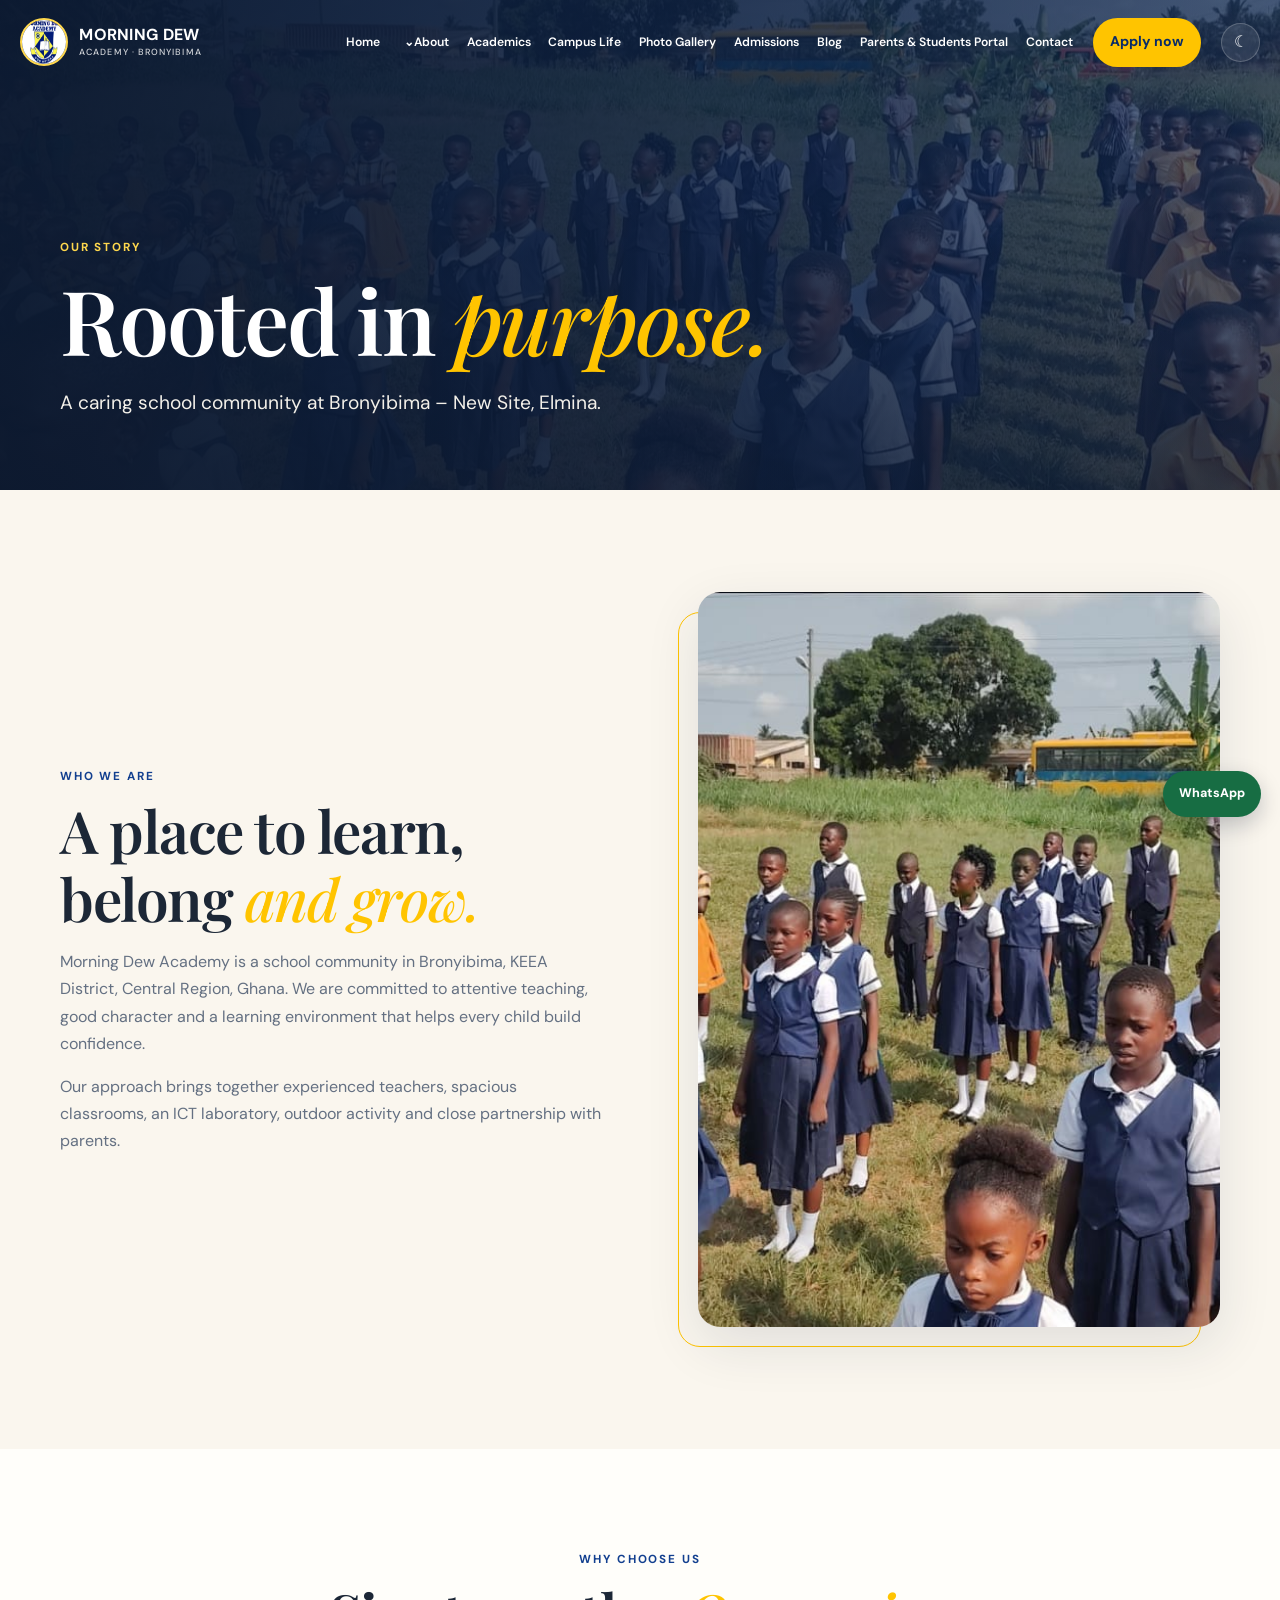
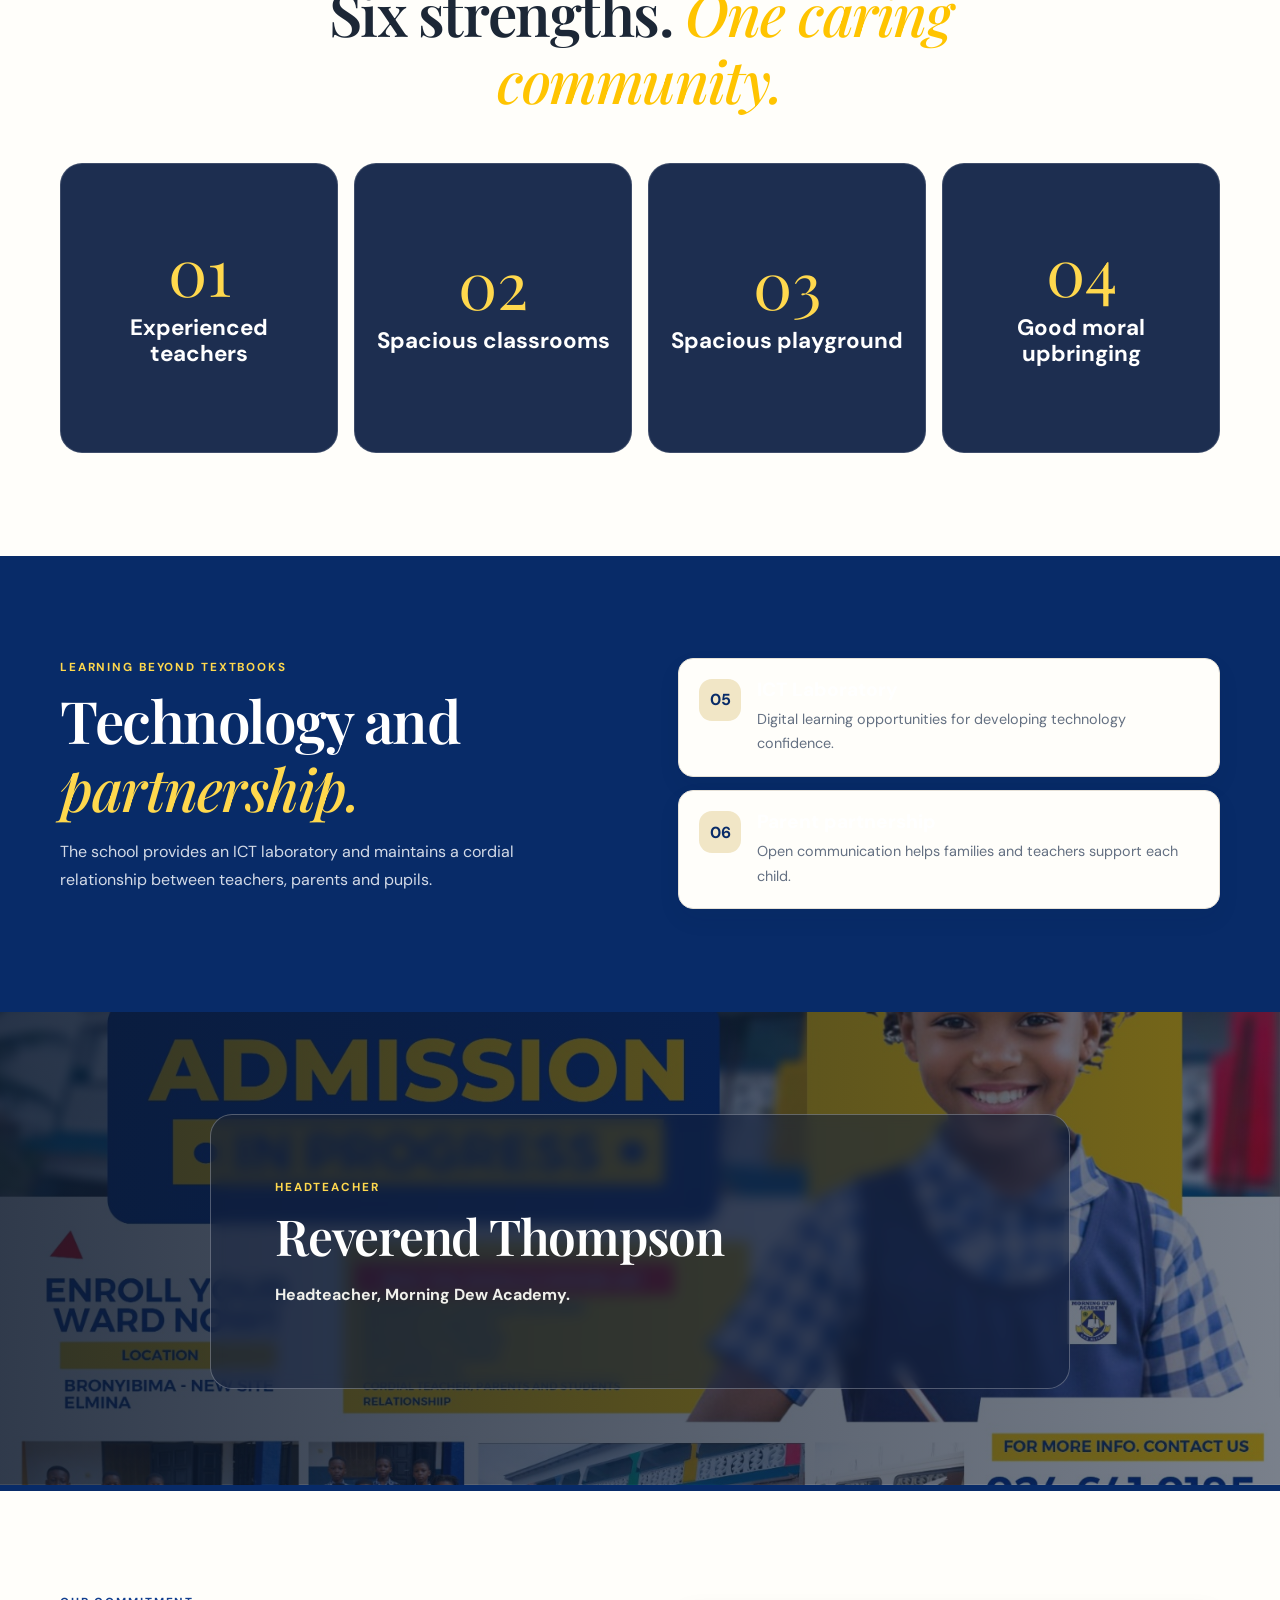
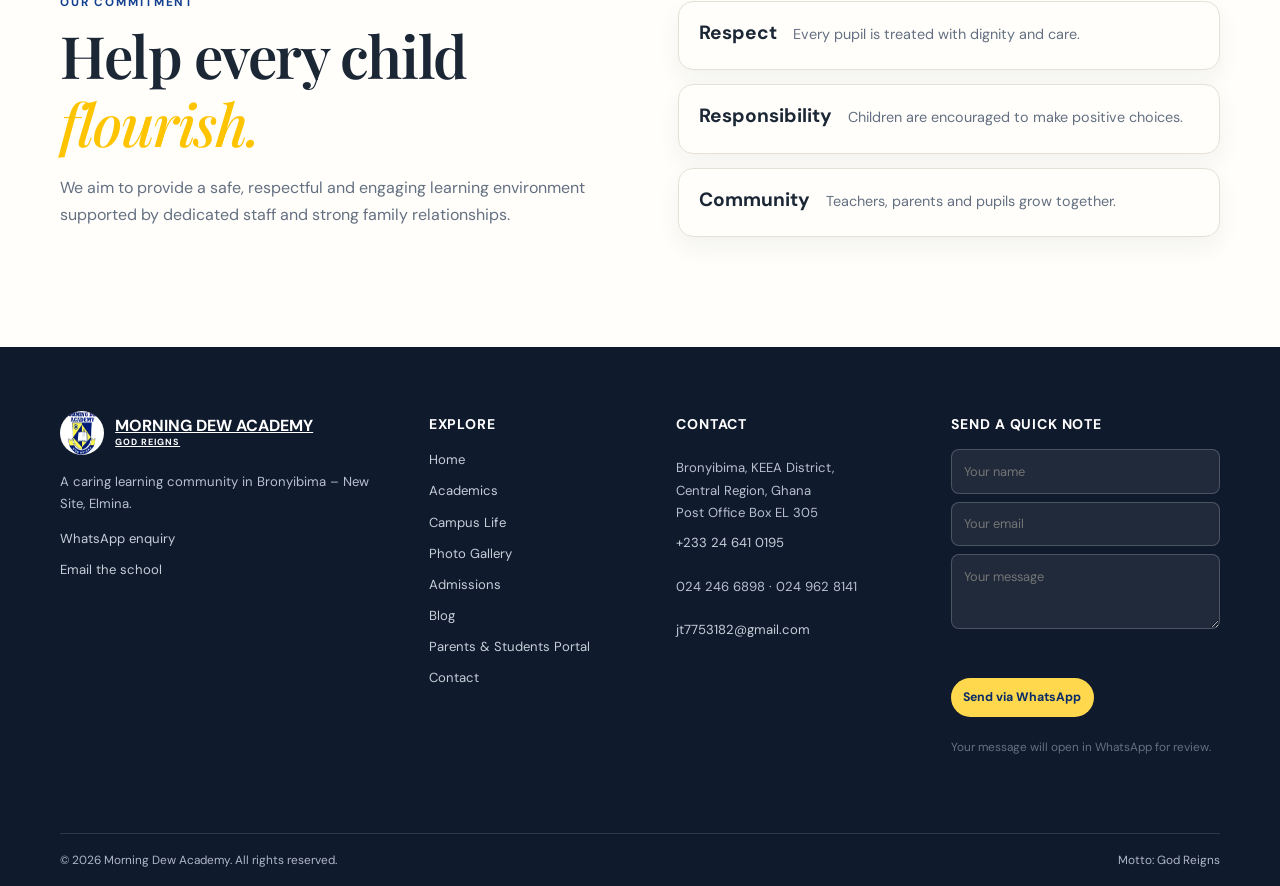
==== commit 25356674: "Build Morning Dew Academy website Add school branding, information, real photography, WhatsApp enqui" ====
--- a/about.html
+++ b/about.html
@@ -1,42 +1,18 @@
-<!doctype html>
-<html lang="en">
-<head>
-  <meta charset="utf-8"><meta name="viewport" content="width=device-width, initial-scale=1">
-  <meta name="description" content="Learn about Solid Rock Montessori School's child-centred approach and community in Kissi, Ghana.">
-  <meta property="og:title" content="About | Solid Rock Montessori School"><meta property="og:description" content="A respectful, prepared environment where children grow in independence."><meta property="og:type" content="website">
-  <title>About | Solid Rock Montessori School</title><link rel="preconnect" href="https://fonts.googleapis.com"><link rel="preconnect" href="https://fonts.gstatic.com" crossorigin><link href="https://fonts.googleapis.com/css2?family=DM+Sans:wght@400;500;600;700&family=Playfair+Display:wght@500;600;700&display=swap" rel="stylesheet"><link rel="stylesheet" href="css/style.css"><script defer src="js/main.js"></script>
-  <script type="application/ld+json">{"@context":"https://schema.org","@type":"School","name":"Solid Rock Montessori School","address":{"@type":"PostalAddress","addressLocality":"Kissi","addressRegion":"Central Region","addressCountry":"GH"}}</script>
-</head>
-<body data-page="about"><a class="skip-link" href="#main">Skip to content</a><div id="site-header"></div><div class="scroll-progress"></div>
-<main id="main">
-  <section class="page-hero page-hero-about"><div class="container page-hero-content"><p class="eyebrow eyebrow-gold">OUR STORY</p><h1>Rooted in <em>respect.</em></h1><p>We honour each child's pace, curiosity and capacity to learn.</p></div></section>
-  <section class="section section-cream"><div class="container split"><div class="split-copy reveal" data-reveal="left"><p class="eyebrow">WHO WE ARE</p><h2>A prepared place to <em>grow and belong.</em></h2>
-    <p>Solid Rock Montessori School is located in Kissi, in the Komenda-Edina-Eguafo-Abirem (KEEA) District of Ghana's Central Region. We are shaping a nurturing early-years and primary environment where children can learn through purposeful activity, meaningful relationships and respect for the child.</p>
-    <p>Our Montessori-inspired approach supports child-led exploration, hands-on materials, concentration and increasing independence. Programme details and the school's history are to be confirmed by the school.</p><p class="placeholder-note">School history and approved school profile: to be confirmed.</p></div>
-    <figure class="image-frame reveal" data-reveal="right"><img src="assets/african-school-03.jpg" width="1100" height="735" loading="lazy" alt="Children learning together in a bright classroom; placeholder photo"><figcaption>Placeholder photo · replace with approved school photography.</figcaption></figure>
-  </div></section>
-  <section class="section section-white"><div class="container"><div class="section-heading reveal" data-reveal="up"><p class="eyebrow">OUR JOURNEY</p><h2>Growing with <em>purpose.</em></h2><p>These milestones are a placeholder structure pending an approved school history.</p></div>
-    <div class="timeline"><article class="timeline-item reveal" data-reveal="left"><span>01</span><div><h3>Prepared environment</h3><p>Children are invited to choose purposeful work and care for their learning space.</p></div></article>
-      <article class="timeline-item reveal" data-reveal="right"><span>02</span><div><h3>Hands-on discovery</h3><p>Concrete materials help children explore ideas, practise skills and build understanding.</p></div></article>
-      <article class="timeline-item reveal" data-reveal="left"><span>03</span><div><h3>Growing independence</h3><p>At each stage, children develop confidence, concentration and responsibility.</p></div></article>
-      <article class="timeline-item reveal" data-reveal="right"><span>04</span><div><h3>Community partnership</h3><p>Families and educators work together to support every child's growth.</p></div></article>
-    </div><p class="placeholder-note">School founding date and history milestones to be confirmed.</p>
-  </div></section>
-  <section class="section section-navy"><div class="container"><div class="section-heading reveal" data-reveal="up"><p class="eyebrow eyebrow-gold">WHAT GUIDES US</p><h2>Four commitments. <em>One child at a time.</em></h2><p>Choose a card to explore the principles that shape our Montessori-inspired approach.</p></div>
-    <div class="flip-grid">
-      <article class="flip-card reveal" data-reveal="zoom" tabindex="0"><div class="flip-inner"><div class="flip-front"><span>R</span><h3>Respect</h3><small>Hover or focus to read more</small></div><div class="flip-back"><h3>Respect</h3><p>We listen to children, protect their dignity and recognise their individual strengths and needs.</p></div></div></article>
-      <article class="flip-card reveal" data-reveal="zoom" tabindex="0"><div class="flip-inner"><div class="flip-front"><span>I</span><h3>Independence</h3><small>Hover or focus to read more</small></div><div class="flip-back"><h3>Independence</h3><p>Children build confidence by choosing purposeful work and practising everyday skills at their own pace.</p></div></div></article>
-      <article class="flip-card reveal" data-reveal="zoom" tabindex="0"><div class="flip-inner"><div class="flip-front"><span>C</span><h3>Curiosity</h3><small>Hover or focus to read more</small></div><div class="flip-back"><h3>Curiosity</h3><p>Hands-on materials and thoughtful guidance encourage children to investigate, repeat and discover.</p></div></div></article>
-      <article class="flip-card reveal" data-reveal="zoom" tabindex="0"><div class="flip-inner"><div class="flip-front"><span>C</span><h3>Community</h3><small>Hover or focus to read more</small></div><div class="flip-back"><h3>Community</h3><p>Kindness, care for the environment and partnership with families help children belong.</p></div></div></article>
-    </div>
-  </div></section>
-  <section class="section section-cream"><div class="container split"><div class="split-copy reveal" data-reveal="left"><p class="eyebrow">HOW WE TEACH</p><h2>Guided by the child. <em>Grounded in care.</em></h2><p>Educators prepare an inviting environment and observe each child to offer timely guidance. Children work with concrete materials, learn through repetition and build concentration, language, early mathematics and practical life skills.</p><p>Group experiences, outdoor play and shared routines nurture communication, empathy and a sense of responsibility.</p></div>
-  <div class="feature-stack"><article class="feature-card reveal" data-reveal="right"><span class="feature-icon">01</span><div><h3>Choose purposeful work</h3><p>Children practise agency and focus within a thoughtfully prepared environment.</p></div></article><article class="feature-card reveal" data-reveal="right"><span class="feature-icon">02</span><div><h3>Learn by doing</h3><p>Hands-on activities help make abstract ideas tangible and engaging.</p></div></article><article class="feature-card reveal" data-reveal="right"><span class="feature-icon">03</span><div><h3>Grow at an individual pace</h3><p>Educators observe and support each learner's developing strengths.</p></div></article></div></div></section>
-  <section class="section section-photo parallax-section" style="--parallax-image:url('assets/ghana-children.jpg')"><div class="container quote-panel reveal" data-reveal="zoom"><p class="eyebrow eyebrow-gold">HEADTEACHER'S MESSAGE · PLACEHOLDER</p><h2>Mr. Owu</h2><p><strong>For approval:</strong> We welcome every child as a capable learner. Our team is committed to creating a calm, prepared environment where children can explore, practise independence and develop a lifelong love of learning. Please replace this draft with Mr. Owu's approved message.</p></div></section>
-  <section class="section section-white" id="mission-vision"><div class="container split"><div class="split-copy reveal" data-reveal="left"><p class="eyebrow">OUR MISSION</p><h2>Help every child <em>flourish.</em></h2><p>Our mission statement is a placeholder for school approval. We aim to provide a safe, respectful and engaging environment that supports child-led learning, confidence, independence and a strong foundation for lifelong learning.</p><p><strong>Our motto:</strong> [School motto to be confirmed]</p></div>
-  <div class="split-copy reveal" data-reveal="right"><p class="eyebrow">OUR VISION</p><h2>A community of <em>curious learners.</em></h2><p>Our vision statement is to be confirmed by the school. We aspire to partner with families and help children become thoughtful, capable and compassionate members of their community.</p><p class="placeholder-note">Mission, vision, programme stages and school motto require approval before publication.</p></div></div></section>
-  <section class="section section-cream"><div class="container"><div class="section-heading section-heading-row reveal" data-reveal="up"><div><p class="eyebrow">SCHOOL LEADERSHIP</p><h2>Meet our <em>Headteacher.</em></h2></div><a class="text-link" href="contact.html">Get in touch <span>↗</span></a></div><div class="leader-grid">
-    <article class="leader-card reveal" data-reveal="up"><div class="portrait-placeholder" role="img" aria-label="Placeholder portrait for Mr. Owu">MO</div><div><h3>Mr. Owu</h3><p>Headteacher · portrait to be supplied</p></div></article>
-  </div></div></section>
-  <section class="section section-cream"><div class="container split"><div class="split-copy reveal" data-reveal="left"><p class="eyebrow">LEARN WITH US</p><h2>Every child deserves <em>a thoughtful start.</em></h2><p>Explore our early-years and primary programmes, or contact the school to confirm current availability and admission requirements.</p><a class="button button-navy" href="academics.html">Explore academics</a></div><figure class="image-frame reveal" data-reveal="right"><img src="assets/ghana-children.jpg" width="1100" height="735" loading="lazy" alt="Two school-aged children standing outdoors in Ghana; placeholder photo"><figcaption>Placeholder photo · replace with an approved school image.</figcaption></figure></div></section>
+<!doctype html><html lang="en"><head>
+<meta charset="utf-8"><meta name="viewport" content="width=device-width, initial-scale=1">
+<meta name="description" content="About Morning Dew Academy in Bronyibima – New Site, Elmina, Central Region, Ghana."><meta property="og:title" content="About Morning Dew Academy"><meta property="og:type" content="website">
+<title>About | Morning Dew Academy</title><link rel="icon" href="assets/morning-dew-logo.jpeg">
+<link rel="preconnect" href="https://fonts.googleapis.com"><link rel="preconnect" href="https://fonts.gstatic.com" crossorigin><link href="https://fonts.googleapis.com/css2?family=DM+Sans:wght@400;500;600;700&family=Playfair+Display:wght@500;600;700&display=swap" rel="stylesheet"><link rel="stylesheet" href="css/style.css"><script defer src="js/main.js"></script>
+</head><body data-page="about"><a class="skip-link" href="#main">Skip to content</a><div id="site-header"></div><div class="scroll-progress"></div><main id="main">
+<section class="page-hero page-hero-about"><div class="container page-hero-content"><p class="eyebrow eyebrow-gold">OUR STORY</p><h1>Rooted in <em>purpose.</em></h1><p>A caring school community at Bronyibima – New Site, Elmina.</p></div></section>
+<section class="section section-cream"><div class="container split"><div class="split-copy reveal" data-reveal="left"><p class="eyebrow">WHO WE ARE</p><h2>A place to learn, belong <em>and grow.</em></h2><p>Morning Dew Academy is a school community in Bronyibima, KEEA District, Central Region, Ghana. We are committed to attentive teaching, good character and a learning environment that helps every child build confidence.</p><p>Our approach brings together experienced teachers, spacious classrooms, an ICT laboratory, outdoor activity and close partnership with parents.</p></div><figure class="image-frame reveal" data-reveal="right"><img src="assets/WhatsApp Image 2026-11-20 at 12.55.27 PM.jpeg" width="1100" height="735" loading="lazy" alt="Morning Dew Academy pupils"></figure></div></section>
+<section class="section section-white"><div class="container"><div class="section-heading reveal" data-reveal="up"><p class="eyebrow">WHY CHOOSE US</p><h2>Six strengths. <em>One caring community.</em></h2></div><div class="flip-grid">
+<article class="flip-card reveal" data-reveal="zoom" tabindex="0"><div class="flip-inner"><div class="flip-front"><span>01</span><h3>Experienced teachers</h3></div><div class="flip-back"><h3>Seasoned educators</h3><p>Experienced and attentive teachers guide pupils and support their learning.</p></div></div></article>
+<article class="flip-card reveal" data-reveal="zoom" tabindex="0"><div class="flip-inner"><div class="flip-front"><span>02</span><h3>Spacious classrooms</h3></div><div class="flip-back"><h3>Room to learn</h3><p>Comfortable classroom spaces support focused learning and participation.</p></div></div></article>
+<article class="flip-card reveal" data-reveal="zoom" tabindex="0"><div class="flip-inner"><div class="flip-front"><span>03</span><h3>Spacious playground</h3></div><div class="flip-back"><h3>Active school life</h3><p>Children have space for movement, recreation and friendship.</p></div></div></article>
+<article class="flip-card reveal" data-reveal="zoom" tabindex="0"><div class="flip-inner"><div class="flip-front"><span>04</span><h3>Good moral upbringing</h3></div><div class="flip-back"><h3>Character matters</h3><p>Respect, discipline and responsible behaviour guide daily life at school.</p></div></div></article>
+</div></div></section>
+<section class="section section-navy"><div class="container split"><div class="split-copy reveal" data-reveal="left"><p class="eyebrow eyebrow-gold">LEARNING BEYOND TEXTBOOKS</p><h2>Technology and <em>partnership.</em></h2><p>The school provides an ICT laboratory and maintains a cordial relationship between teachers, parents and pupils.</p></div><div class="feature-stack"><article class="feature-card reveal" data-reveal="right"><span class="feature-icon">05</span><div><h3>ICT Laboratory</h3><p>Digital learning opportunities for developing technology confidence.</p></div></article><article class="feature-card reveal" data-reveal="right"><span class="feature-icon">06</span><div><h3>Parent partnership</h3><p>Open communication helps families and teachers support each child.</p></div></article></div></div></section>
+<section class="section section-photo parallax-section" style="--parallax-image:url('../assets/WhatsApp Image 2026-11-20 at 12.57.09 PM.jpeg')"><div class="container quote-panel reveal" data-reveal="zoom"><p class="eyebrow eyebrow-gold">HEADTEACHER</p><h2>Reverend Thompson</h2><p><strong>Headteacher, Morning Dew Academy.</strong></p></div></section>
+<section class="section section-white" id="mission-vision"><div class="container split"><div class="split-copy reveal" data-reveal="left"><p class="eyebrow">OUR COMMITMENT</p><h2>Help every child <em>flourish.</em></h2><p>We aim to provide a safe, respectful and engaging learning environment supported by dedicated staff and strong family relationships.</p></div><div class="feature-stack"><article class="feature-card reveal" data-reveal="right"><h3>Respect</h3><p>Every pupil is treated with dignity and care.</p></article><article class="feature-card reveal" data-reveal="right"><h3>Responsibility</h3><p>Children are encouraged to make positive choices.</p></article><article class="feature-card reveal" data-reveal="right"><h3>Community</h3><p>Teachers, parents and pupils grow together.</p></article></div></div></section>
 </main><div id="site-footer"></div></body></html>
--- a/css/style.css
+++ b/css/style.css
@@ -1,9 +1,9 @@
 :root {
   color-scheme: light;
-  --navy: #14213d;
-  --blue: #1f3260;
-  --gold: #c9a227;
-  --gold-light: #f0d47a;
+  --navy: #082b68;
+  --blue: #123f8f;
+  --gold: #ffc400;
+  --gold-light: #ffd84d;
   --cream: #faf6ee;
   --paper: #fffefa;
   --ink: #1c2736;
@@ -117,6 +117,8 @@
 .hero-content h1 { max-width: 880px; animation: rise-in .9s .16s both; }
 .hero-content h1 em { color: var(--gold-light); }
 .hero-content .eyebrow { color: var(--gold-light); animation: rise-in .65s both; }
+.hero-motto { width: fit-content; margin: 0 0 .8rem; padding: .4rem .8rem; border: 1px solid rgba(255,255,255,.35); border-radius: 999px; color: white; background: rgba(8,43,104,.48); font-size: .88rem; letter-spacing: .03em; animation: rise-in .75s .24s both; }
+.hero-motto strong { color: var(--gold-light); }
 .hero-lede { max-width: 640px; margin: 0 0 2rem; color: #f6f2e8; font-size: clamp(1.1rem,2.4vw,1.55rem); animation: rise-in .8s .34s both; }
 .hero-content .button-row { animation: rise-in .8s .5s both; }
 .hero-caption { position: absolute; right: 0; bottom: -5.3rem; font-size: .7rem; opacity: .7; }
@@ -134,14 +136,14 @@
 .page-hero-content { position: relative; z-index: 1; padding-top: 150px; padding-bottom: 4.4rem; }
 .page-hero-content h1 { max-width: 900px; font-size: clamp(3rem,7vw,5.6rem); }
 .page-hero-content p:last-child { max-width: 650px; margin-bottom: 0; color: #f3f0e9; font-size: clamp(1rem,2vw,1.2rem); }
-.page-hero-campus { background-image: linear-gradient(115deg,rgba(20,33,61,.86),rgba(31,50,96,.44)),url("../assets/african-school-02.jpg"); }
-.page-hero-admissions { background-image: linear-gradient(115deg,rgba(20,33,61,.96),rgba(31,50,96,.72)),url("../assets/african-school-03.jpg"); }
-.page-hero-blog { background-image: linear-gradient(115deg,rgba(20,33,61,.9),rgba(31,50,96,.55)),url("../assets/african-school-03.jpg"); }
-.page-hero-portal { background-image: linear-gradient(115deg,rgba(20,33,61,.94),rgba(31,50,96,.68)),url("../assets/african-school-02.jpg"); }
-.page-hero-contact { background-image: linear-gradient(115deg,rgba(20,33,61,.92),rgba(31,50,96,.62)),url("../assets/african-school-01.jpg"); }
-.page-hero-about { background-image: linear-gradient(115deg,rgba(20,33,61,.82),rgba(31,50,96,.4)),url("../assets/ghana-children.jpg"); }
-.page-hero-academics { background-image: linear-gradient(115deg,rgba(20,33,61,.88),rgba(31,50,96,.47)),url("../assets/african-school-03.jpg"); }
-.page-hero-gallery { background-image: linear-gradient(115deg,rgba(20,33,61,.91),rgba(31,50,96,.5)),url("../assets/african-school-03.jpg"); }
+.page-hero-campus { background-image: linear-gradient(115deg,rgba(8,43,104,.88),rgba(18,63,143,.44)),url("../assets/WhatsApp Image 2026-11-20 at 12.55.27 PM.jpeg"); }
+.page-hero-admissions { background-image: linear-gradient(115deg,rgba(8,43,104,.96),rgba(18,63,143,.72)),url("../assets/WhatsApp Image 2026-11-20 at 12.57.09 PM.jpeg"); }
+.page-hero-blog { background-image: linear-gradient(115deg,rgba(8,43,104,.9),rgba(18,63,143,.55)),url("../assets/WhatsApp Image 2026-11-20 at 12.55.27 PM.jpeg"); }
+.page-hero-portal { background-image: linear-gradient(115deg,rgba(8,43,104,.94),rgba(18,63,143,.68)),url("../assets/WhatsApp Image 2026-11-20 at 12.59.15 PM.jpeg"); }
+.page-hero-contact { background-image: linear-gradient(115deg,rgba(8,43,104,.92),rgba(18,63,143,.62)),url("../assets/WhatsApp Image 2026-11-20 at 12.59.13 PM (1).jpeg"); }
+.page-hero-about { background-image: linear-gradient(115deg,rgba(8,43,104,.82),rgba(18,63,143,.4)),url("../assets/WhatsApp Image 2026-11-20 at 12.55.27 PM.jpeg"); }
+.page-hero-academics { background-image: linear-gradient(115deg,rgba(8,43,104,.88),rgba(18,63,143,.47)),url("../assets/WhatsApp Image 2026-11-20 at 12.59.15 PM.jpeg"); }
+.page-hero-gallery { background-image: linear-gradient(115deg,rgba(8,43,104,.91),rgba(18,63,143,.5)),url("../assets/WhatsApp Image 2026-11-20 at 12.57.09 PM.jpeg"); }
 
 /* General content blocks */
 .split { display: grid; grid-template-columns: 1fr 1fr; align-items: center; gap: clamp(2rem,6vw,5.5rem); }
@@ -387,7 +389,7 @@
 .newsletter-form input { min-width: 0; flex: 1; padding: .75rem 1rem; border: 1px solid rgba(255,255,255,.35); border-radius: 99px; color: white; background: rgba(255,255,255,.08); }
 .newsletter-form .form-status { color: var(--gold-light); }
 .portal-layout { max-width: 1020px; margin-inline: auto; }
-.portal-login-grid { display: grid; grid-template-columns: repeat(2, minmax(0, 1fr)); gap: clamp(1.2rem,3vw,2rem); }
+.portal-login-grid { display: grid; grid-template-columns: repeat(3, minmax(0, 1fr)); gap: clamp(1.2rem,3vw,2rem); }
 .portal-login-card { display: flex; max-width: none; flex-direction: column; align-items: flex-start; }
 .portal-login-card > p:not(.eyebrow) { color: var(--muted); }
 .portal-login-card .button { width: 100%; margin-top: auto; }
@@ -421,6 +423,9 @@
 .footer-bottom p { margin: 0; }
 .back-to-top { position: fixed; right: 1.2rem; bottom: 1.2rem; z-index: 900; width: 46px; height: 46px; display: grid; place-items: center; border: 0; border-radius: 50%; color: var(--navy); background: var(--gold-light); box-shadow: 0 8px 22px rgba(10,20,40,.22); opacity: 0; visibility: hidden; transform: translateY(10px); transition: .25s; }
 .back-to-top.is-visible { opacity: 1; visibility: visible; transform: none; }
+.floating-whatsapp { position: fixed; right: 1.2rem; bottom: 5.2rem; z-index: 900; min-height: 46px; display: inline-flex; align-items: center; padding: 0 1rem; border-radius: 999px; color: white; background: #176d43; box-shadow: 0 8px 22px rgba(10,20,40,.22); font-size: .78rem; font-weight: 800; text-decoration: none; }
+.house-blue { background: var(--blue); color: white; }
+.house-yellow { background: var(--gold); color: var(--navy); }
 .preloader { position: fixed; inset: 0; z-index: 2000; display: grid; place-items: center; color: white; background: var(--navy); transition: opacity .55s, visibility .55s; }
 .preloader.is-done { opacity: 0; visibility: hidden; }
 .preloader-inner { display: grid; justify-items: center; gap: .8rem; }
@@ -471,6 +476,7 @@
   .nav-backdrop.is-visible { opacity: 1; visibility: visible; }
   body.nav-open { overflow: hidden; }
   .leader-grid { grid-template-columns: repeat(2,1fr); }
+  .portal-login-grid { grid-template-columns: repeat(2, minmax(0, 1fr)); }
   .house-grid { grid-template-columns: repeat(2,1fr); }
   .activity-grid { grid-template-columns: repeat(3,1fr); }
   .footer-main { grid-template-columns: repeat(2,1fr); }
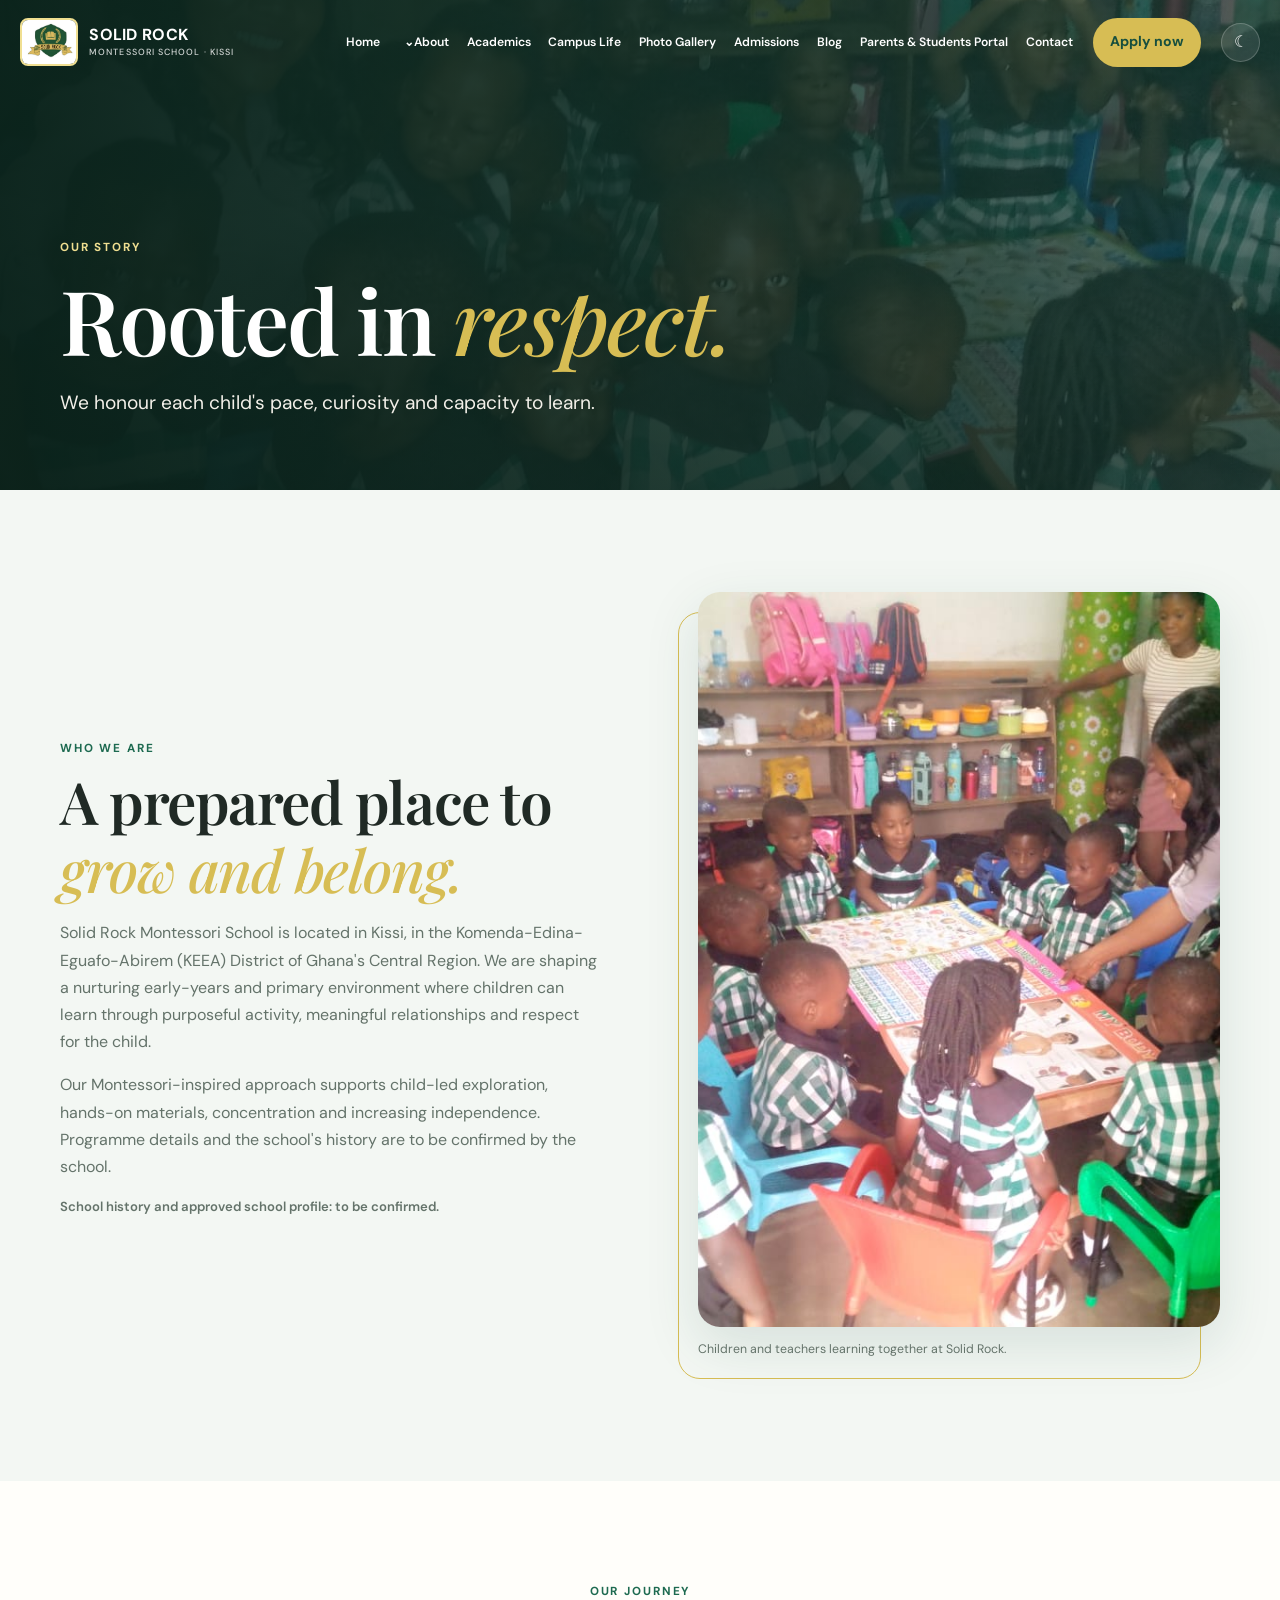
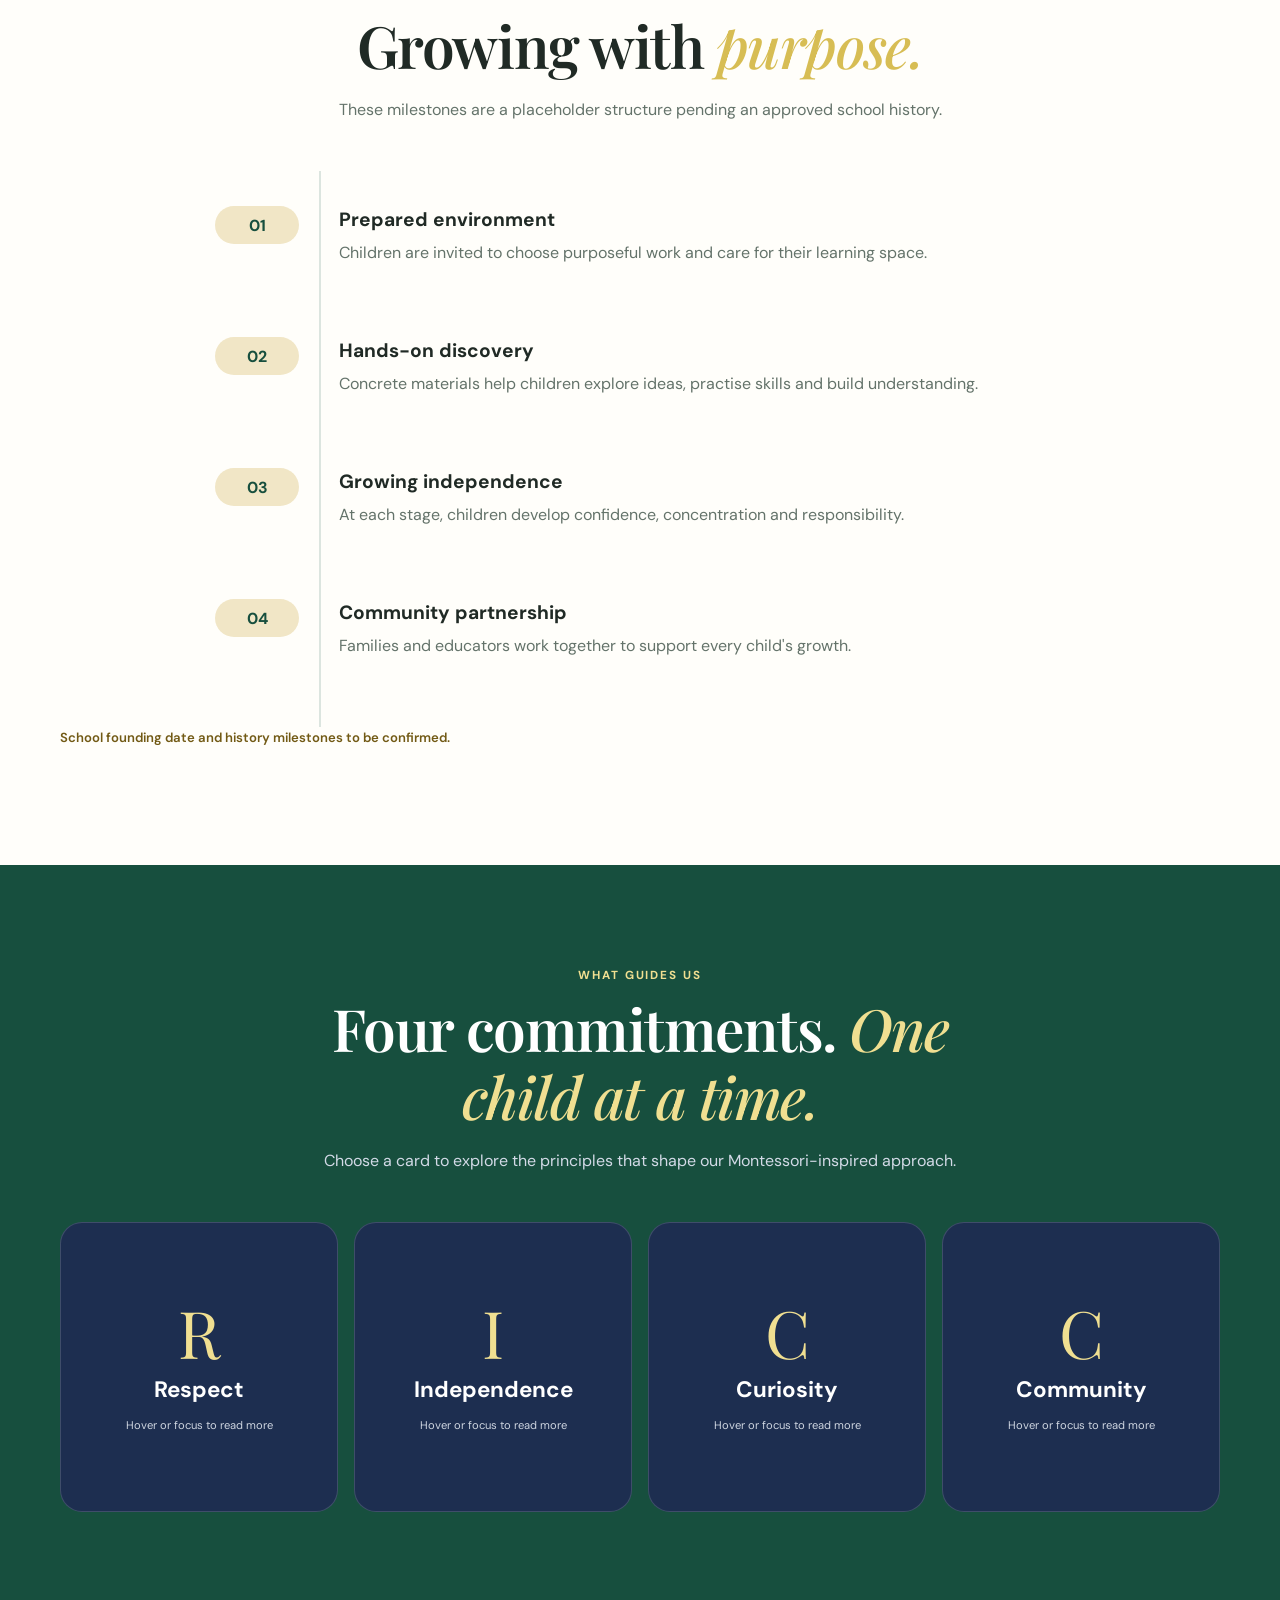
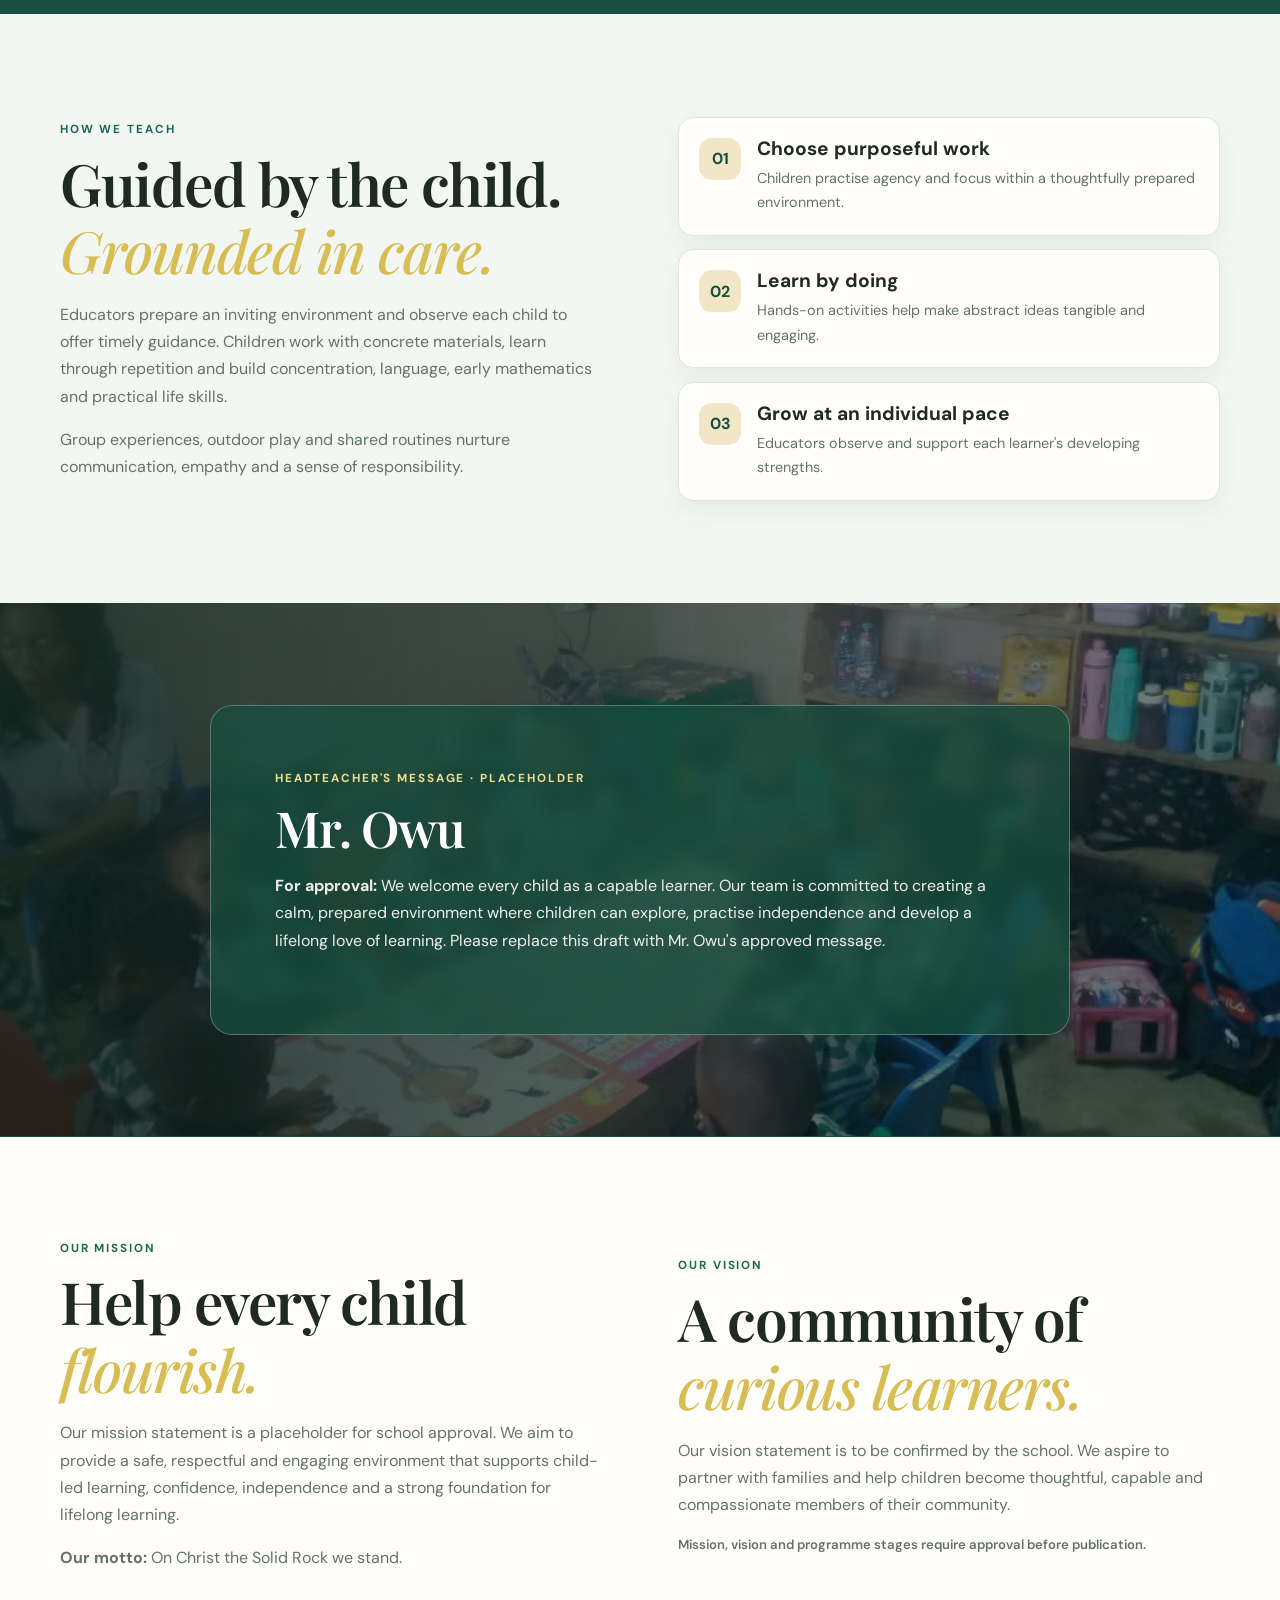
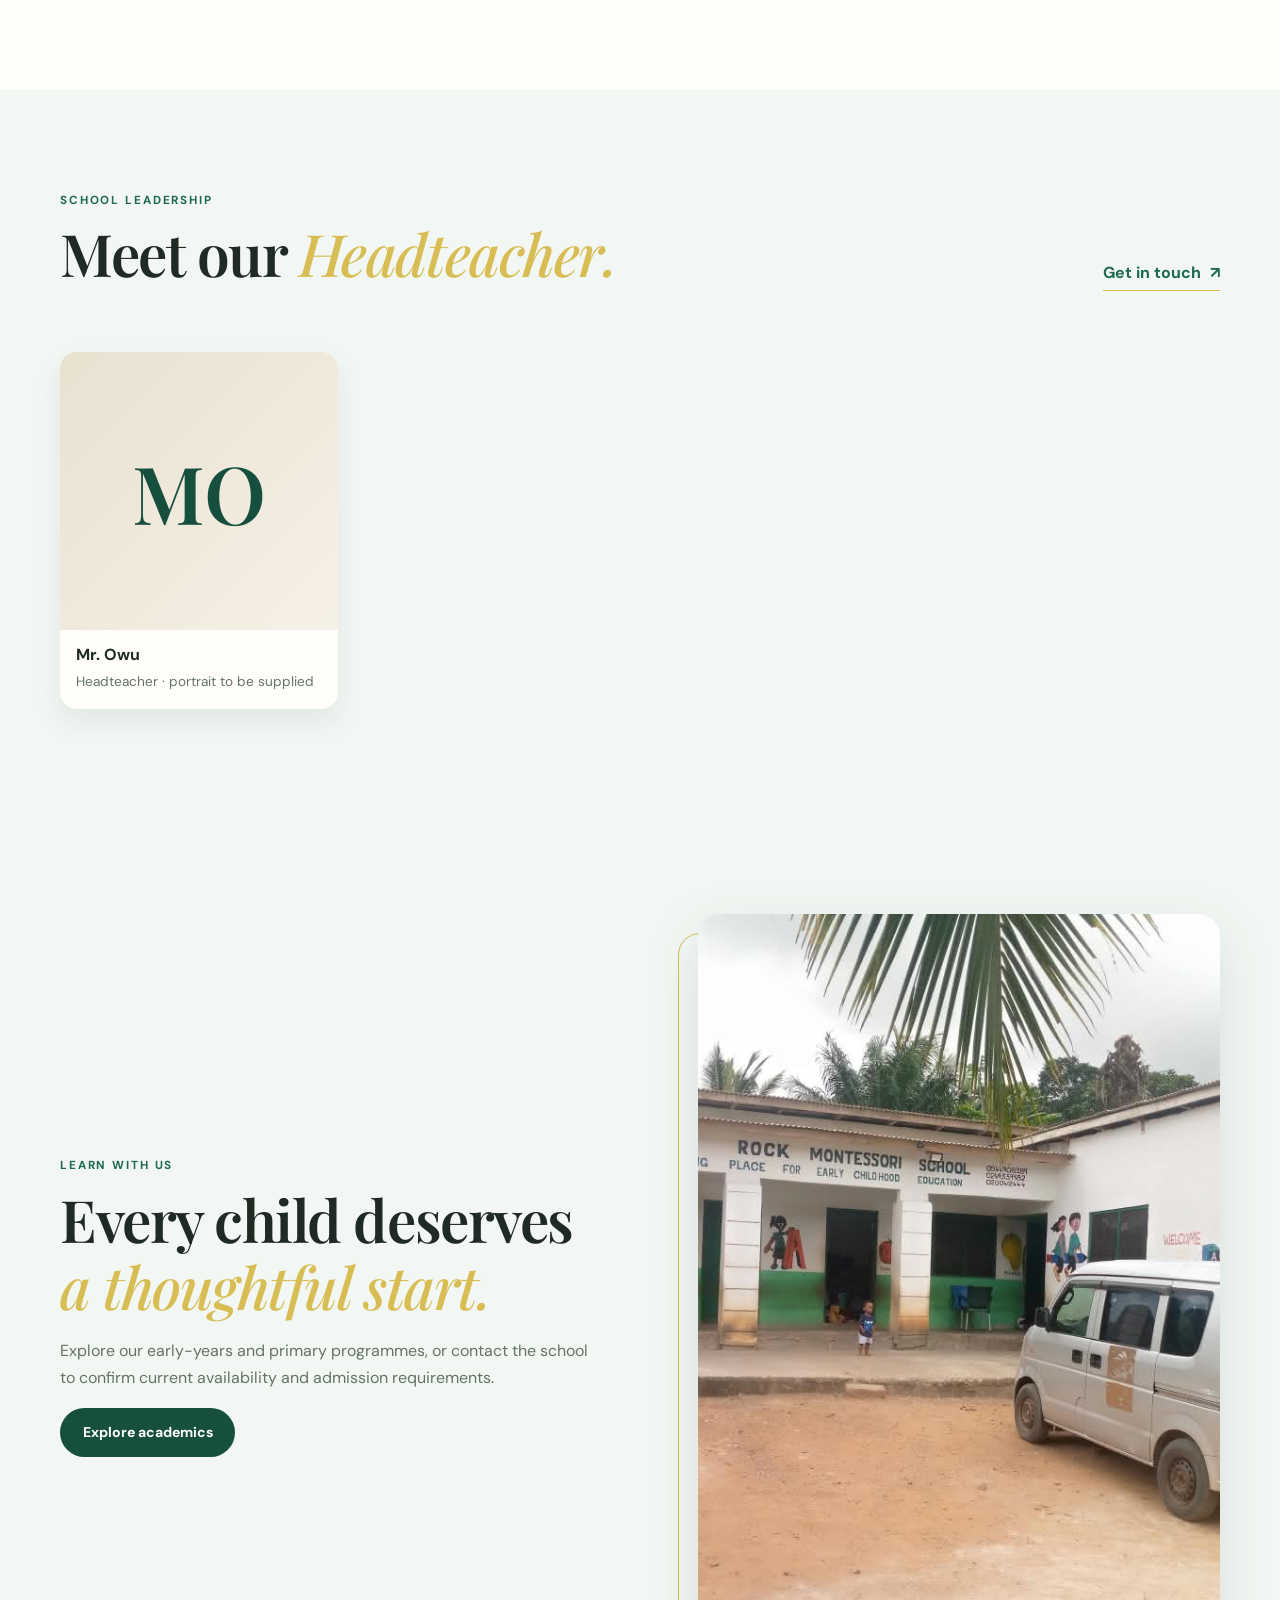
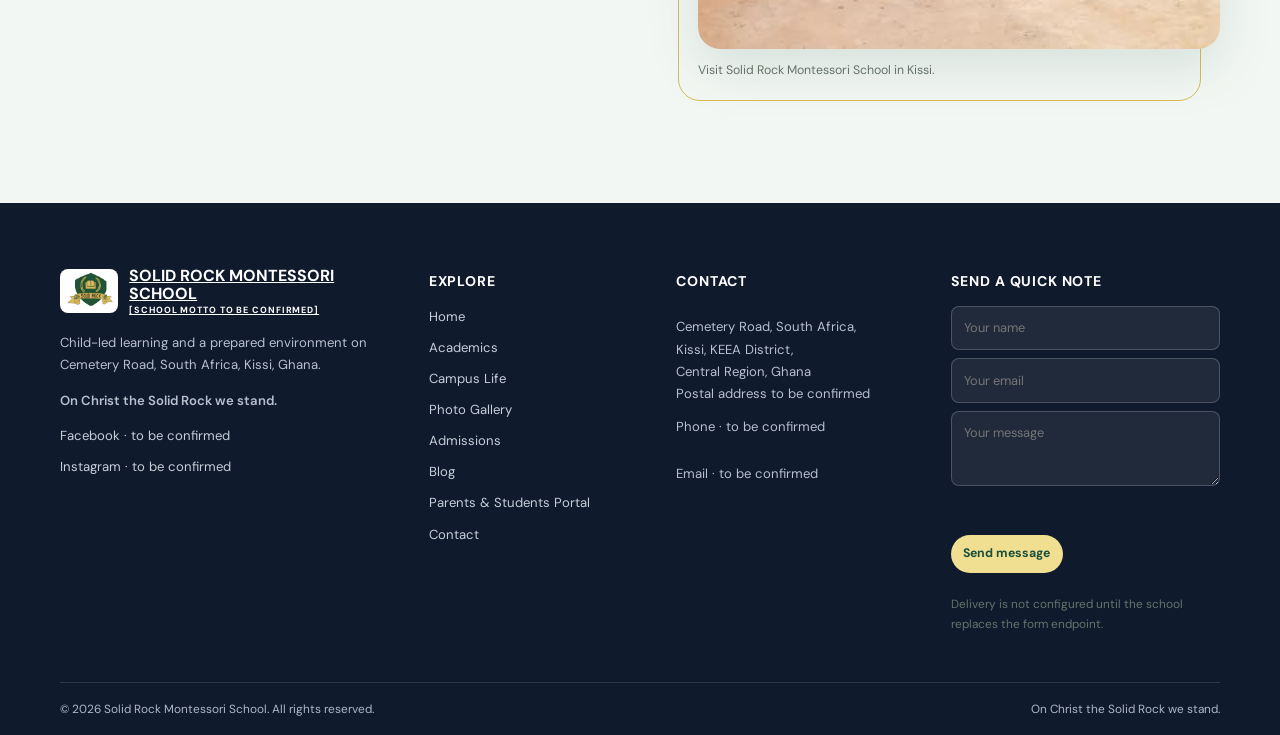
==== commit 5176a44b: "modified the images and improved upon the colors" ====
--- a/about.html
+++ b/about.html
@@ -1,18 +1,42 @@
-<!doctype html><html lang="en"><head>
-<meta charset="utf-8"><meta name="viewport" content="width=device-width, initial-scale=1">
-<meta name="description" content="About Morning Dew Academy in Bronyibima – New Site, Elmina, Central Region, Ghana."><meta property="og:title" content="About Morning Dew Academy"><meta property="og:type" content="website">
-<title>About | Morning Dew Academy</title><link rel="icon" href="assets/morning-dew-logo.jpeg">
-<link rel="preconnect" href="https://fonts.googleapis.com"><link rel="preconnect" href="https://fonts.gstatic.com" crossorigin><link href="https://fonts.googleapis.com/css2?family=DM+Sans:wght@400;500;600;700&family=Playfair+Display:wght@500;600;700&display=swap" rel="stylesheet"><link rel="stylesheet" href="css/style.css"><script defer src="js/main.js"></script>
-</head><body data-page="about"><a class="skip-link" href="#main">Skip to content</a><div id="site-header"></div><div class="scroll-progress"></div><main id="main">
-<section class="page-hero page-hero-about"><div class="container page-hero-content"><p class="eyebrow eyebrow-gold">OUR STORY</p><h1>Rooted in <em>purpose.</em></h1><p>A caring school community at Bronyibima – New Site, Elmina.</p></div></section>
-<section class="section section-cream"><div class="container split"><div class="split-copy reveal" data-reveal="left"><p class="eyebrow">WHO WE ARE</p><h2>A place to learn, belong <em>and grow.</em></h2><p>Morning Dew Academy is a school community in Bronyibima, KEEA District, Central Region, Ghana. We are committed to attentive teaching, good character and a learning environment that helps every child build confidence.</p><p>Our approach brings together experienced teachers, spacious classrooms, an ICT laboratory, outdoor activity and close partnership with parents.</p></div><figure class="image-frame reveal" data-reveal="right"><img src="assets/WhatsApp Image 2026-11-20 at 12.55.27 PM.jpeg" width="1100" height="735" loading="lazy" alt="Morning Dew Academy pupils"></figure></div></section>
-<section class="section section-white"><div class="container"><div class="section-heading reveal" data-reveal="up"><p class="eyebrow">WHY CHOOSE US</p><h2>Six strengths. <em>One caring community.</em></h2></div><div class="flip-grid">
-<article class="flip-card reveal" data-reveal="zoom" tabindex="0"><div class="flip-inner"><div class="flip-front"><span>01</span><h3>Experienced teachers</h3></div><div class="flip-back"><h3>Seasoned educators</h3><p>Experienced and attentive teachers guide pupils and support their learning.</p></div></div></article>
-<article class="flip-card reveal" data-reveal="zoom" tabindex="0"><div class="flip-inner"><div class="flip-front"><span>02</span><h3>Spacious classrooms</h3></div><div class="flip-back"><h3>Room to learn</h3><p>Comfortable classroom spaces support focused learning and participation.</p></div></div></article>
-<article class="flip-card reveal" data-reveal="zoom" tabindex="0"><div class="flip-inner"><div class="flip-front"><span>03</span><h3>Spacious playground</h3></div><div class="flip-back"><h3>Active school life</h3><p>Children have space for movement, recreation and friendship.</p></div></div></article>
-<article class="flip-card reveal" data-reveal="zoom" tabindex="0"><div class="flip-inner"><div class="flip-front"><span>04</span><h3>Good moral upbringing</h3></div><div class="flip-back"><h3>Character matters</h3><p>Respect, discipline and responsible behaviour guide daily life at school.</p></div></div></article>
-</div></div></section>
-<section class="section section-navy"><div class="container split"><div class="split-copy reveal" data-reveal="left"><p class="eyebrow eyebrow-gold">LEARNING BEYOND TEXTBOOKS</p><h2>Technology and <em>partnership.</em></h2><p>The school provides an ICT laboratory and maintains a cordial relationship between teachers, parents and pupils.</p></div><div class="feature-stack"><article class="feature-card reveal" data-reveal="right"><span class="feature-icon">05</span><div><h3>ICT Laboratory</h3><p>Digital learning opportunities for developing technology confidence.</p></div></article><article class="feature-card reveal" data-reveal="right"><span class="feature-icon">06</span><div><h3>Parent partnership</h3><p>Open communication helps families and teachers support each child.</p></div></article></div></div></section>
-<section class="section section-photo parallax-section" style="--parallax-image:url('../assets/WhatsApp Image 2026-11-20 at 12.57.09 PM.jpeg')"><div class="container quote-panel reveal" data-reveal="zoom"><p class="eyebrow eyebrow-gold">HEADTEACHER</p><h2>Reverend Thompson</h2><p><strong>Headteacher, Morning Dew Academy.</strong></p></div></section>
-<section class="section section-white" id="mission-vision"><div class="container split"><div class="split-copy reveal" data-reveal="left"><p class="eyebrow">OUR COMMITMENT</p><h2>Help every child <em>flourish.</em></h2><p>We aim to provide a safe, respectful and engaging learning environment supported by dedicated staff and strong family relationships.</p></div><div class="feature-stack"><article class="feature-card reveal" data-reveal="right"><h3>Respect</h3><p>Every pupil is treated with dignity and care.</p></article><article class="feature-card reveal" data-reveal="right"><h3>Responsibility</h3><p>Children are encouraged to make positive choices.</p></article><article class="feature-card reveal" data-reveal="right"><h3>Community</h3><p>Teachers, parents and pupils grow together.</p></article></div></div></section>
+<!doctype html>
+<html lang="en">
+<head>
+  <meta charset="utf-8"><meta name="viewport" content="width=device-width, initial-scale=1">
+  <meta name="description" content="Learn about Solid Rock Montessori School's child-centred approach and community in Kissi, Ghana.">
+  <meta property="og:title" content="About | Solid Rock Montessori School"><meta property="og:description" content="A respectful, prepared environment where children grow in independence."><meta property="og:type" content="website">
+  <title>About | Solid Rock Montessori School</title><link rel="preconnect" href="https://fonts.googleapis.com"><link rel="preconnect" href="https://fonts.gstatic.com" crossorigin><link href="https://fonts.googleapis.com/css2?family=DM+Sans:wght@400;500;600;700&family=Playfair+Display:wght@500;600;700&display=swap" rel="stylesheet"><link rel="stylesheet" href="css/style.css"><script defer src="js/main.js"></script>
+  <script type="application/ld+json">{"@context":"https://schema.org","@type":"School","name":"Solid Rock Montessori School","address":{"@type":"PostalAddress","streetAddress":"Cemetery Road, South Africa","addressLocality":"Kissi","addressRegion":"Central Region","addressCountry":"GH"}}</script>
+</head>
+<body data-page="about"><a class="skip-link" href="#main">Skip to content</a><div id="site-header"></div><div class="scroll-progress"></div>
+<main id="main">
+  <section class="page-hero page-hero-about"><div class="container page-hero-content"><p class="eyebrow eyebrow-gold">OUR STORY</p><h1>Rooted in <em>respect.</em></h1><p>We honour each child's pace, curiosity and capacity to learn.</p></div></section>
+  <section class="section section-cream"><div class="container split"><div class="split-copy reveal" data-reveal="left"><p class="eyebrow">WHO WE ARE</p><h2>A prepared place to <em>grow and belong.</em></h2>
+    <p>Solid Rock Montessori School is located in Kissi, in the Komenda-Edina-Eguafo-Abirem (KEEA) District of Ghana's Central Region. We are shaping a nurturing early-years and primary environment where children can learn through purposeful activity, meaningful relationships and respect for the child.</p>
+    <p>Our Montessori-inspired approach supports child-led exploration, hands-on materials, concentration and increasing independence. Programme details and the school's history are to be confirmed by the school.</p><p class="placeholder-note">School history and approved school profile: to be confirmed.</p></div>
+    <figure class="image-frame reveal" data-reveal="right"><img src="assets/classroom-activity-02.jpg" width="1100" height="735" loading="lazy" alt="A teacher supporting children as they work together in class"><figcaption>Children and teachers learning together at Solid Rock.</figcaption></figure>
+  </div></section>
+  <section class="section section-white"><div class="container"><div class="section-heading reveal" data-reveal="up"><p class="eyebrow">OUR JOURNEY</p><h2>Growing with <em>purpose.</em></h2><p>These milestones are a placeholder structure pending an approved school history.</p></div>
+    <div class="timeline"><article class="timeline-item reveal" data-reveal="left"><span>01</span><div><h3>Prepared environment</h3><p>Children are invited to choose purposeful work and care for their learning space.</p></div></article>
+      <article class="timeline-item reveal" data-reveal="right"><span>02</span><div><h3>Hands-on discovery</h3><p>Concrete materials help children explore ideas, practise skills and build understanding.</p></div></article>
+      <article class="timeline-item reveal" data-reveal="left"><span>03</span><div><h3>Growing independence</h3><p>At each stage, children develop confidence, concentration and responsibility.</p></div></article>
+      <article class="timeline-item reveal" data-reveal="right"><span>04</span><div><h3>Community partnership</h3><p>Families and educators work together to support every child's growth.</p></div></article>
+    </div><p class="placeholder-note">School founding date and history milestones to be confirmed.</p>
+  </div></section>
+  <section class="section section-navy"><div class="container"><div class="section-heading reveal" data-reveal="up"><p class="eyebrow eyebrow-gold">WHAT GUIDES US</p><h2>Four commitments. <em>One child at a time.</em></h2><p>Choose a card to explore the principles that shape our Montessori-inspired approach.</p></div>
+    <div class="flip-grid">
+      <article class="flip-card reveal" data-reveal="zoom" tabindex="0"><div class="flip-inner"><div class="flip-front"><span>R</span><h3>Respect</h3><small>Hover or focus to read more</small></div><div class="flip-back"><h3>Respect</h3><p>We listen to children, protect their dignity and recognise their individual strengths and needs.</p></div></div></article>
+      <article class="flip-card reveal" data-reveal="zoom" tabindex="0"><div class="flip-inner"><div class="flip-front"><span>I</span><h3>Independence</h3><small>Hover or focus to read more</small></div><div class="flip-back"><h3>Independence</h3><p>Children build confidence by choosing purposeful work and practising everyday skills at their own pace.</p></div></div></article>
+      <article class="flip-card reveal" data-reveal="zoom" tabindex="0"><div class="flip-inner"><div class="flip-front"><span>C</span><h3>Curiosity</h3><small>Hover or focus to read more</small></div><div class="flip-back"><h3>Curiosity</h3><p>Hands-on materials and thoughtful guidance encourage children to investigate, repeat and discover.</p></div></div></article>
+      <article class="flip-card reveal" data-reveal="zoom" tabindex="0"><div class="flip-inner"><div class="flip-front"><span>C</span><h3>Community</h3><small>Hover or focus to read more</small></div><div class="flip-back"><h3>Community</h3><p>Kindness, care for the environment and partnership with families help children belong.</p></div></div></article>
+    </div>
+  </div></section>
+  <section class="section section-cream"><div class="container split"><div class="split-copy reveal" data-reveal="left"><p class="eyebrow">HOW WE TEACH</p><h2>Guided by the child. <em>Grounded in care.</em></h2><p>Educators prepare an inviting environment and observe each child to offer timely guidance. Children work with concrete materials, learn through repetition and build concentration, language, early mathematics and practical life skills.</p><p>Group experiences, outdoor play and shared routines nurture communication, empathy and a sense of responsibility.</p></div>
+  <div class="feature-stack"><article class="feature-card reveal" data-reveal="right"><span class="feature-icon">01</span><div><h3>Choose purposeful work</h3><p>Children practise agency and focus within a thoughtfully prepared environment.</p></div></article><article class="feature-card reveal" data-reveal="right"><span class="feature-icon">02</span><div><h3>Learn by doing</h3><p>Hands-on activities help make abstract ideas tangible and engaging.</p></div></article><article class="feature-card reveal" data-reveal="right"><span class="feature-icon">03</span><div><h3>Grow at an individual pace</h3><p>Educators observe and support each learner's developing strengths.</p></div></article></div></div></section>
+  <section class="section section-photo parallax-section" style="--parallax-image:url('../assets/classroom-group-01.jpg')"><div class="container quote-panel reveal" data-reveal="zoom"><p class="eyebrow eyebrow-gold">HEADTEACHER'S MESSAGE · PLACEHOLDER</p><h2>Mr. Owu</h2><p><strong>For approval:</strong> We welcome every child as a capable learner. Our team is committed to creating a calm, prepared environment where children can explore, practise independence and develop a lifelong love of learning. Please replace this draft with Mr. Owu's approved message.</p></div></section>
+  <section class="section section-white" id="mission-vision"><div class="container split"><div class="split-copy reveal" data-reveal="left"><p class="eyebrow">OUR MISSION</p><h2>Help every child <em>flourish.</em></h2><p>Our mission statement is a placeholder for school approval. We aim to provide a safe, respectful and engaging environment that supports child-led learning, confidence, independence and a strong foundation for lifelong learning.</p><p><strong>Our motto:</strong> On Christ the Solid Rock we stand.</p></div>
+  <div class="split-copy reveal" data-reveal="right"><p class="eyebrow">OUR VISION</p><h2>A community of <em>curious learners.</em></h2><p>Our vision statement is to be confirmed by the school. We aspire to partner with families and help children become thoughtful, capable and compassionate members of their community.</p><p class="placeholder-note">Mission, vision and programme stages require approval before publication.</p></div></div></section>
+  <section class="section section-cream"><div class="container"><div class="section-heading section-heading-row reveal" data-reveal="up"><div><p class="eyebrow">SCHOOL LEADERSHIP</p><h2>Meet our <em>Headteacher.</em></h2></div><a class="text-link" href="contact.html">Get in touch <span>↗</span></a></div><div class="leader-grid">
+    <article class="leader-card reveal" data-reveal="up"><div class="portrait-placeholder" role="img" aria-label="Placeholder portrait for Mr. Owu">MO</div><div><h3>Mr. Owu</h3><p>Headteacher · portrait to be supplied</p></div></article>
+  </div></div></section>
+  <section class="section section-cream"><div class="container split"><div class="split-copy reveal" data-reveal="left"><p class="eyebrow">LEARN WITH US</p><h2>Every child deserves <em>a thoughtful start.</em></h2><p>Explore our early-years and primary programmes, or contact the school to confirm current availability and admission requirements.</p><a class="button button-navy" href="academics.html">Explore academics</a></div><figure class="image-frame reveal" data-reveal="right"><img src="assets/school-building.jpg" width="1100" height="735" loading="lazy" alt="The Solid Rock Montessori School building in Kissi"><figcaption>Visit Solid Rock Montessori School in Kissi.</figcaption></figure></div></section>
 </main><div id="site-footer"></div></body></html>
--- a/css/style.css
+++ b/css/style.css
@@ -1,19 +1,19 @@
 :root {
   color-scheme: light;
-  --navy: #082b68;
-  --blue: #123f8f;
-  --gold: #ffc400;
-  --gold-light: #ffd84d;
-  --cream: #faf6ee;
+  --navy: #174f3e;
+  --blue: #1d6a50;
+  --gold: #d7bd54;
+  --gold-light: #f0df91;
+  --cream: #f3f7f3;
   --paper: #fffefa;
-  --ink: #1c2736;
-  --muted: #647082;
-  --line: #e6e1d7;
-  --red: #c0392b;
-  --yellow: #e0b100;
-  --purple: #6b3fa0;
-  --green: #2e7d32;
-  --shadow: 0 18px 54px rgba(20, 33, 61, .11);
+  --ink: #202a25;
+  --muted: #64736a;
+  --line: #dce5df;
+  --red: #315d4a;
+  --yellow: #d7bd54;
+  --purple: #557062;
+  --green: #1d6a50;
+  --shadow: 0 18px 54px rgba(23, 79, 62, .13);
   --radius: 22px;
   --space-1: .5rem;
   --space-2: 1rem;
@@ -29,7 +29,7 @@
 * { box-sizing: border-box; }
 html { scroll-behavior: smooth; scroll-padding-top: 6rem; }
 body { margin: 0; background: var(--paper); color: var(--ink); font-family: var(--sans); font-size: 16px; line-height: 1.7; -webkit-font-smoothing: antialiased; }
-body.theme-dark { color-scheme: dark; --paper: #121b2c; --cream: #19253a; --ink: #f4f1e9; --muted: #c0c6d0; --line: #314059; --shadow: 0 18px 54px rgba(0,0,0,.24); }
+body.theme-dark { color-scheme: dark; --paper: #14231d; --cream: #1a2c23; --ink: #f4f6f1; --muted: #c1ccc4; --line: #35493d; --shadow: 0 18px 54px rgba(0,0,0,.24); }
 body.theme-dark .section-white, body.theme-dark .section-cream, body.theme-dark .section { background-color: var(--paper); }
 body.theme-dark .section-cream { background-color: var(--cream); }
 body.theme-dark .value-card, body.theme-dark .feature-card, body.theme-dark .outcome-card, body.theme-dark .tab-panel, body.theme-dark .site-form, body.theme-dark .login-card, body.theme-dark .contact-card, body.theme-dark .post-card, body.theme-dark .faq-item { background: #1c2a42; color: var(--ink); }
@@ -86,7 +86,7 @@
 .site-header.is-solid { background: var(--navy); box-shadow: 0 8px 26px rgba(8,19,38,.22); }
 .nav-inner { width: min(1280px, calc(100% - 2.5rem)); min-height: 84px; margin: auto; display: flex; align-items: center; gap: 1.25rem; }
 .brand { flex: 0 0 auto; display: inline-flex; align-items: center; gap: .7rem; color: white; text-decoration: none; font-weight: 700; letter-spacing: .02em; }
-.brand img { width: 48px; height: 48px; flex: 0 0 auto; border: 2px solid var(--gold-light); border-radius: 50%; background: var(--gold-light); }
+.brand img { width: 58px; height: 48px; flex: 0 0 auto; border: 2px solid var(--gold-light); border-radius: 8px; background: white; object-fit: cover; }
 .brand span { display: grid; line-height: 1.05; }
 .brand small { margin-top: .25rem; font-size: .56rem; font-weight: 500; letter-spacing: .12em; opacity: .8; }
 .main-nav { display: flex; align-items: center; gap: clamp(.55rem,1.4vw,1.3rem); margin-left: auto; }
@@ -109,16 +109,14 @@
 /* Hero carousel and interior page banners */
 .hero { position: relative; min-height: min(850px, 100svh); min-height: max(680px, 100svh); display: grid; align-items: center; overflow: hidden; color: white; background: var(--navy); }
 .hero-slides, .hero-slide, .hero-shade { position: absolute; inset: 0; }
-.hero-slide { background-image: var(--hero-image); background-color: var(--blue); background-size: cover; background-position: center; opacity: 0; transform: scale(1.055); transition: opacity 1s ease, transform 7s ease; }
-.hero-slide.is-active { opacity: 1; transform: scale(1); }
-.hero-slide-gradient { background-image: radial-gradient(ellipse at 75% 15%, rgba(201,162,39,.58), transparent 34%), linear-gradient(135deg,#14213d 5%,#1f3260 52%,#6b5830); background-size: 150% 150%; animation: gradient-drift 14s ease-in-out infinite alternate; }
-.hero-shade { background: linear-gradient(90deg, rgba(10,20,39,.88), rgba(13,25,48,.46) 58%, rgba(13,25,48,.18)), linear-gradient(0deg,rgba(10,20,39,.56),transparent 40%); }
+.hero-slide { background-image: var(--hero-image); background-color: var(--blue); background-size: cover; background-position: center; opacity: 0; transform: translateX(4%) scale(1.04); transition: opacity .9s ease, transform 1.15s cubic-bezier(.2,.65,.25,1); }
+.hero-slide.is-active { opacity: 1; transform: translateX(0) scale(1); }
+.hero-slide-gradient { background-image: radial-gradient(ellipse at 75% 15%, rgba(215,189,84,.58), transparent 34%), linear-gradient(135deg,#174f3e 5%,#1d6a50 52%,#665d35); background-size: 150% 150%; animation: gradient-drift 14s ease-in-out infinite alternate; }
+.hero-shade { background: linear-gradient(90deg, rgba(8,30,23,.88), rgba(13,43,32,.46) 58%, rgba(13,43,32,.18)), linear-gradient(0deg,rgba(8,30,23,.56),transparent 40%); }
 .hero-content { position: relative; z-index: 2; padding-top: 5rem; }
 .hero-content h1 { max-width: 880px; animation: rise-in .9s .16s both; }
 .hero-content h1 em { color: var(--gold-light); }
 .hero-content .eyebrow { color: var(--gold-light); animation: rise-in .65s both; }
-.hero-motto { width: fit-content; margin: 0 0 .8rem; padding: .4rem .8rem; border: 1px solid rgba(255,255,255,.35); border-radius: 999px; color: white; background: rgba(8,43,104,.48); font-size: .88rem; letter-spacing: .03em; animation: rise-in .75s .24s both; }
-.hero-motto strong { color: var(--gold-light); }
 .hero-lede { max-width: 640px; margin: 0 0 2rem; color: #f6f2e8; font-size: clamp(1.1rem,2.4vw,1.55rem); animation: rise-in .8s .34s both; }
 .hero-content .button-row { animation: rise-in .8s .5s both; }
 .hero-caption { position: absolute; right: 0; bottom: -5.3rem; font-size: .7rem; opacity: .7; }
@@ -132,18 +130,18 @@
 .scroll-cue span { width: 17px; height: 27px; border: 1px solid rgba(255,255,255,.68); border-radius: 12px; }
 .scroll-cue span::after { content: ""; display: block; width: 3px; height: 5px; margin: 5px auto; background: var(--gold-light); border-radius: 3px; animation: scroll-pulse 1.4s infinite; }
 .page-hero { position: relative; min-height: 490px; display: flex; align-items: end; overflow: hidden; color: white; background-color: var(--navy); background-size: cover; background-position: center; }
-.page-hero::before { position: absolute; inset: 0; content: ""; background: linear-gradient(90deg,rgba(12,24,44,.89),rgba(12,24,44,.37)),linear-gradient(0deg,rgba(12,24,44,.45),transparent 60%); }
+.page-hero::before { position: absolute; inset: 0; content: ""; background: linear-gradient(90deg,rgba(8,30,23,.89),rgba(8,30,23,.37)),linear-gradient(0deg,rgba(8,30,23,.45),transparent 60%); }
 .page-hero-content { position: relative; z-index: 1; padding-top: 150px; padding-bottom: 4.4rem; }
 .page-hero-content h1 { max-width: 900px; font-size: clamp(3rem,7vw,5.6rem); }
 .page-hero-content p:last-child { max-width: 650px; margin-bottom: 0; color: #f3f0e9; font-size: clamp(1rem,2vw,1.2rem); }
-.page-hero-campus { background-image: linear-gradient(115deg,rgba(8,43,104,.88),rgba(18,63,143,.44)),url("../assets/WhatsApp Image 2026-11-20 at 12.55.27 PM.jpeg"); }
-.page-hero-admissions { background-image: linear-gradient(115deg,rgba(8,43,104,.96),rgba(18,63,143,.72)),url("../assets/WhatsApp Image 2026-11-20 at 12.57.09 PM.jpeg"); }
-.page-hero-blog { background-image: linear-gradient(115deg,rgba(8,43,104,.9),rgba(18,63,143,.55)),url("../assets/WhatsApp Image 2026-11-20 at 12.55.27 PM.jpeg"); }
-.page-hero-portal { background-image: linear-gradient(115deg,rgba(8,43,104,.94),rgba(18,63,143,.68)),url("../assets/WhatsApp Image 2026-11-20 at 12.59.15 PM.jpeg"); }
-.page-hero-contact { background-image: linear-gradient(115deg,rgba(8,43,104,.92),rgba(18,63,143,.62)),url("../assets/WhatsApp Image 2026-11-20 at 12.59.13 PM (1).jpeg"); }
-.page-hero-about { background-image: linear-gradient(115deg,rgba(8,43,104,.82),rgba(18,63,143,.4)),url("../assets/WhatsApp Image 2026-11-20 at 12.55.27 PM.jpeg"); }
-.page-hero-academics { background-image: linear-gradient(115deg,rgba(8,43,104,.88),rgba(18,63,143,.47)),url("../assets/WhatsApp Image 2026-11-20 at 12.59.15 PM.jpeg"); }
-.page-hero-gallery { background-image: linear-gradient(115deg,rgba(8,43,104,.91),rgba(18,63,143,.5)),url("../assets/WhatsApp Image 2026-11-20 at 12.57.09 PM.jpeg"); }
+.page-hero-campus { background-image: linear-gradient(115deg,rgba(23,79,62,.86),rgba(29,106,80,.44)),url("../assets/classroom-activity-01.jpg"); }
+.page-hero-admissions { background-image: linear-gradient(115deg,rgba(23,79,62,.96),rgba(29,106,80,.72)),url("../assets/classroom-teacher-children.jpg"); }
+.page-hero-blog { background-image: linear-gradient(115deg,rgba(23,79,62,.9),rgba(29,106,80,.55)),url("../assets/classroom-activity-02.jpg"); }
+.page-hero-portal { background-image: linear-gradient(115deg,rgba(23,79,62,.94),rgba(29,106,80,.68)),url("../assets/classroom-group-02.jpg"); }
+.page-hero-contact { background-image: linear-gradient(115deg,rgba(23,79,62,.92),rgba(29,106,80,.62)),url("../assets/school-building.jpg"); }
+.page-hero-about { background-image: linear-gradient(115deg,rgba(23,79,62,.82),rgba(29,106,80,.4)),url("../assets/classroom-children-01.jpg"); }
+.page-hero-academics { background-image: linear-gradient(115deg,rgba(23,79,62,.88),rgba(29,106,80,.47)),url("../assets/classroom-group-01.jpg"); }
+.page-hero-gallery { background-image: linear-gradient(115deg,rgba(23,79,62,.91),rgba(29,106,80,.5)),url("../assets/classroom-activity-01.jpg"); }
 
 /* General content blocks */
 .split { display: grid; grid-template-columns: 1fr 1fr; align-items: center; gap: clamp(2rem,6vw,5.5rem); }
@@ -174,8 +172,8 @@
 .feature-card p { margin: 0; color: var(--muted); font-size: .9rem; }
 .feature-icon { width: 42px; height: 42px; display: grid; place-items: center; flex: 0 0 auto; border-radius: 13px; color: var(--navy); background: #f1e6c6; font-weight: 700; }
 .section-photo { position: relative; min-height: 410px; display: grid; align-items: center; overflow: hidden; background: var(--navy); }
-.section-photo::before { position: absolute; inset: -10% 0; content: ""; background-image: linear-gradient(90deg,rgba(12,24,44,.85),rgba(12,24,44,.55)),var(--parallax-image); background-size: cover; background-position: center; transform: translateY(var(--parallax-offset,0)); will-change: transform; }
-.quote-panel { position: relative; max-width: 860px; padding: clamp(2rem,5vw,4rem); border: 1px solid rgba(255,255,255,.27); border-radius: var(--radius); color: white; background: rgba(20,33,61,.54); backdrop-filter: blur(7px); }
+.section-photo::before { position: absolute; inset: -10% 0; content: ""; background-image: linear-gradient(90deg,rgba(8,30,23,.85),rgba(8,30,23,.55)),var(--parallax-image); background-size: cover; background-position: center; transform: translateY(var(--parallax-offset,0)); will-change: transform; }
+.quote-panel { position: relative; max-width: 860px; padding: clamp(2rem,5vw,4rem); border: 1px solid rgba(255,255,255,.27); border-radius: var(--radius); color: white; background: rgba(23,79,62,.72); backdrop-filter: blur(7px); }
 .quote-panel h2 { font-size: clamp(1.8rem,4vw,3.1rem); }
 .quote-panel p:not(.eyebrow) { color: #f0f0eb; }
 .leader-grid { display: grid; grid-template-columns: repeat(4,1fr); gap: 1rem; }
@@ -225,7 +223,7 @@
 .tab-panel h3 { margin-bottom: .5rem; }
 .tab-panel p { margin: 0; color: var(--muted); }
 .placeholder-note { color: #725a15; font-size: .82rem; font-weight: 600; }
-body.theme-dark .placeholder-note { color: #f0d47a; }
+body.theme-dark .placeholder-note { color: var(--gold-light); }
 .steps-grid { display: grid; grid-template-columns: repeat(3,1fr); gap: 1rem; }
 .step-card { position: relative; min-height: 210px; padding: 1.8rem; border: 1px solid rgba(255,255,255,.14); border-radius: var(--radius); background: #1a2a49; transition: transform .3s, border-color .3s; }
 .step-card:hover { transform: translateY(-8px); border-color: var(--gold); }
@@ -389,7 +387,7 @@
 .newsletter-form input { min-width: 0; flex: 1; padding: .75rem 1rem; border: 1px solid rgba(255,255,255,.35); border-radius: 99px; color: white; background: rgba(255,255,255,.08); }
 .newsletter-form .form-status { color: var(--gold-light); }
 .portal-layout { max-width: 1020px; margin-inline: auto; }
-.portal-login-grid { display: grid; grid-template-columns: repeat(3, minmax(0, 1fr)); gap: clamp(1.2rem,3vw,2rem); }
+.portal-login-grid { display: grid; grid-template-columns: repeat(2, minmax(0, 1fr)); gap: clamp(1.2rem,3vw,2rem); }
 .portal-login-card { display: flex; max-width: none; flex-direction: column; align-items: flex-start; }
 .portal-login-card > p:not(.eyebrow) { color: var(--muted); }
 .portal-login-card .button { width: 100%; margin-top: auto; }
@@ -402,7 +400,7 @@
 .site-footer { color: #e8ebf0; background: #101a2d; }
 .footer-main { display: grid; grid-template-columns: 1.25fr .8fr .9fr 1fr; gap: 2rem; padding: 4rem 0 3rem; }
 .footer-brand { display: flex; align-items: center; gap: .7rem; margin-bottom: 1rem; color: white; font-weight: 700; }
-.footer-brand img { width: 44px; height: 44px; border-radius: 50%; background: white; }
+.footer-brand img { width: 58px; height: 44px; border-radius: 8px; background: white; object-fit: cover; }
 .footer-brand span { line-height: 1.1; }
 .footer-brand small { display: block; margin-top: .25rem; font-size: .56rem; letter-spacing: .1em; }
 .footer-main p, .footer-main address { color: #b8c0ce; font-size: .82rem; font-style: normal; }
@@ -423,9 +421,6 @@
 .footer-bottom p { margin: 0; }
 .back-to-top { position: fixed; right: 1.2rem; bottom: 1.2rem; z-index: 900; width: 46px; height: 46px; display: grid; place-items: center; border: 0; border-radius: 50%; color: var(--navy); background: var(--gold-light); box-shadow: 0 8px 22px rgba(10,20,40,.22); opacity: 0; visibility: hidden; transform: translateY(10px); transition: .25s; }
 .back-to-top.is-visible { opacity: 1; visibility: visible; transform: none; }
-.floating-whatsapp { position: fixed; right: 1.2rem; bottom: 5.2rem; z-index: 900; min-height: 46px; display: inline-flex; align-items: center; padding: 0 1rem; border-radius: 999px; color: white; background: #176d43; box-shadow: 0 8px 22px rgba(10,20,40,.22); font-size: .78rem; font-weight: 800; text-decoration: none; }
-.house-blue { background: var(--blue); color: white; }
-.house-yellow { background: var(--gold); color: var(--navy); }
 .preloader { position: fixed; inset: 0; z-index: 2000; display: grid; place-items: center; color: white; background: var(--navy); transition: opacity .55s, visibility .55s; }
 .preloader.is-done { opacity: 0; visibility: hidden; }
 .preloader-inner { display: grid; justify-items: center; gap: .8rem; }
@@ -476,7 +471,6 @@
   .nav-backdrop.is-visible { opacity: 1; visibility: visible; }
   body.nav-open { overflow: hidden; }
   .leader-grid { grid-template-columns: repeat(2,1fr); }
-  .portal-login-grid { grid-template-columns: repeat(2, minmax(0, 1fr)); }
   .house-grid { grid-template-columns: repeat(2,1fr); }
   .activity-grid { grid-template-columns: repeat(3,1fr); }
   .footer-main { grid-template-columns: repeat(2,1fr); }
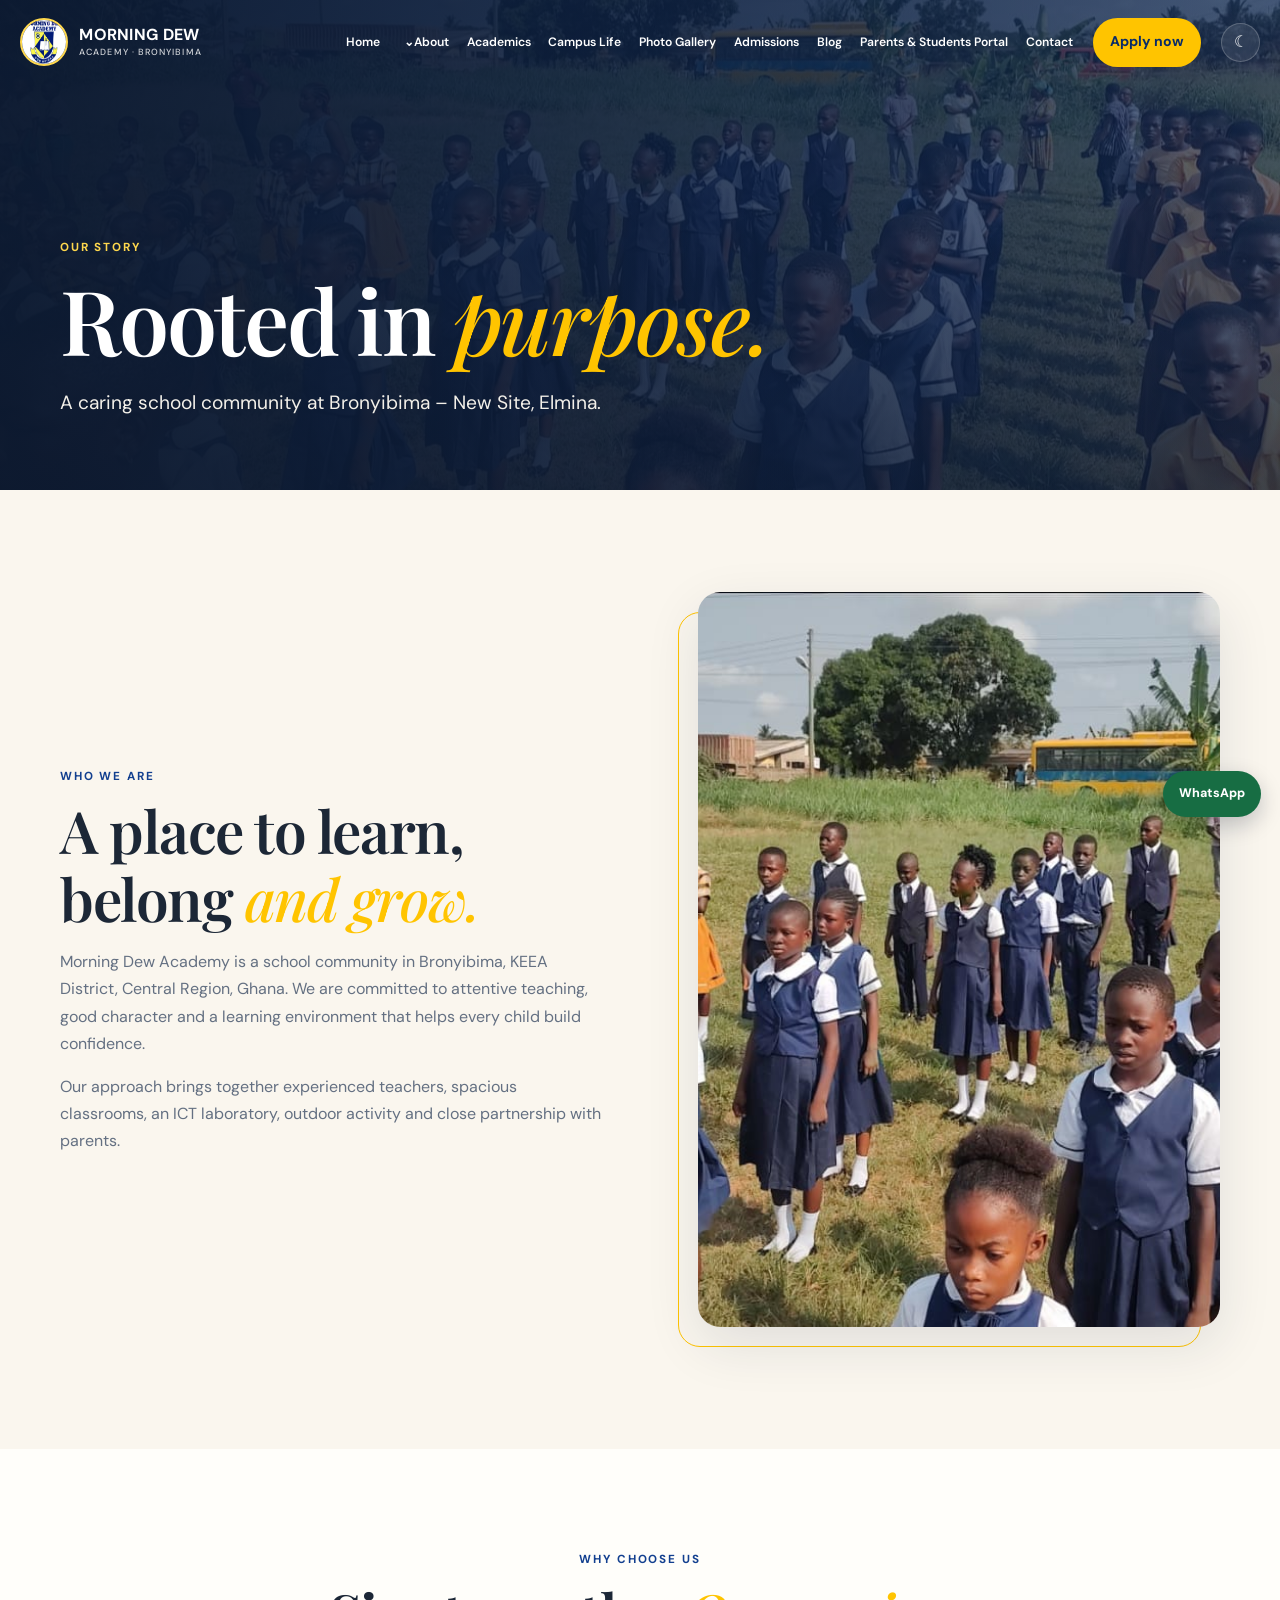
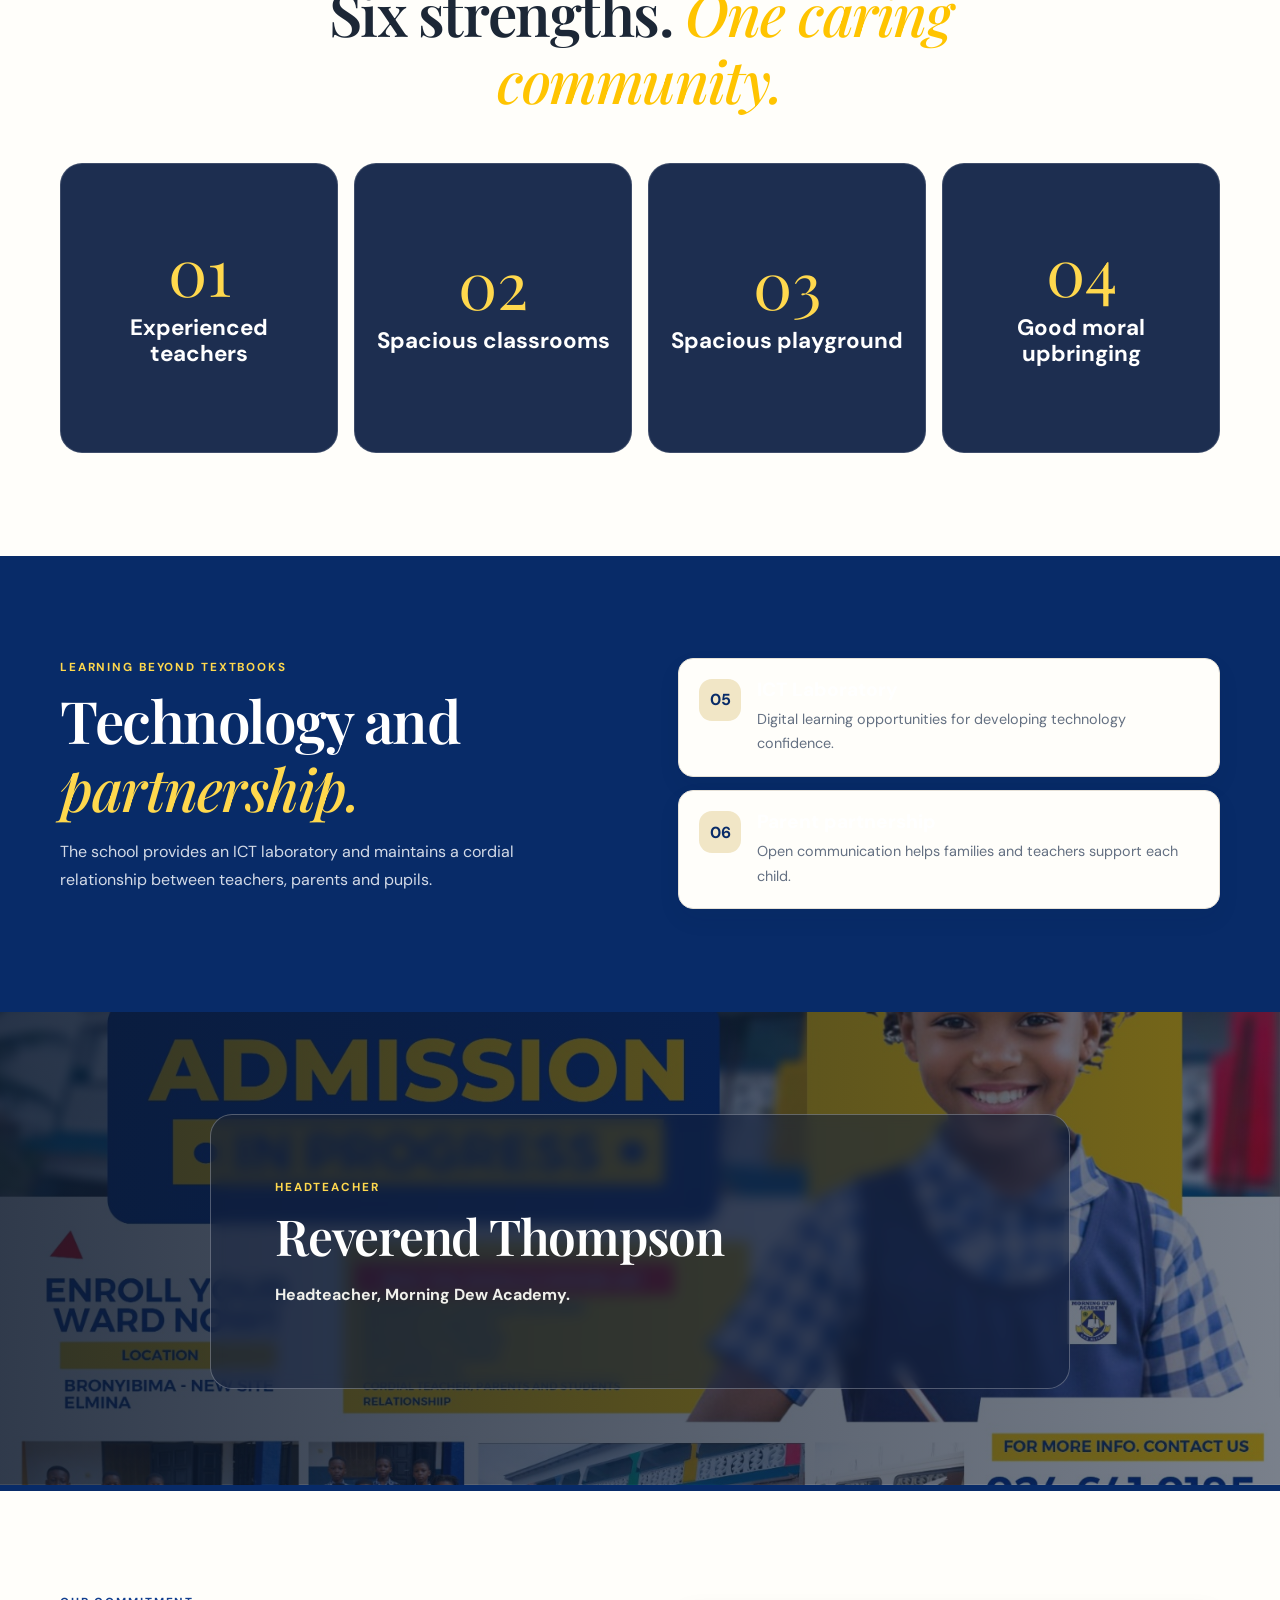
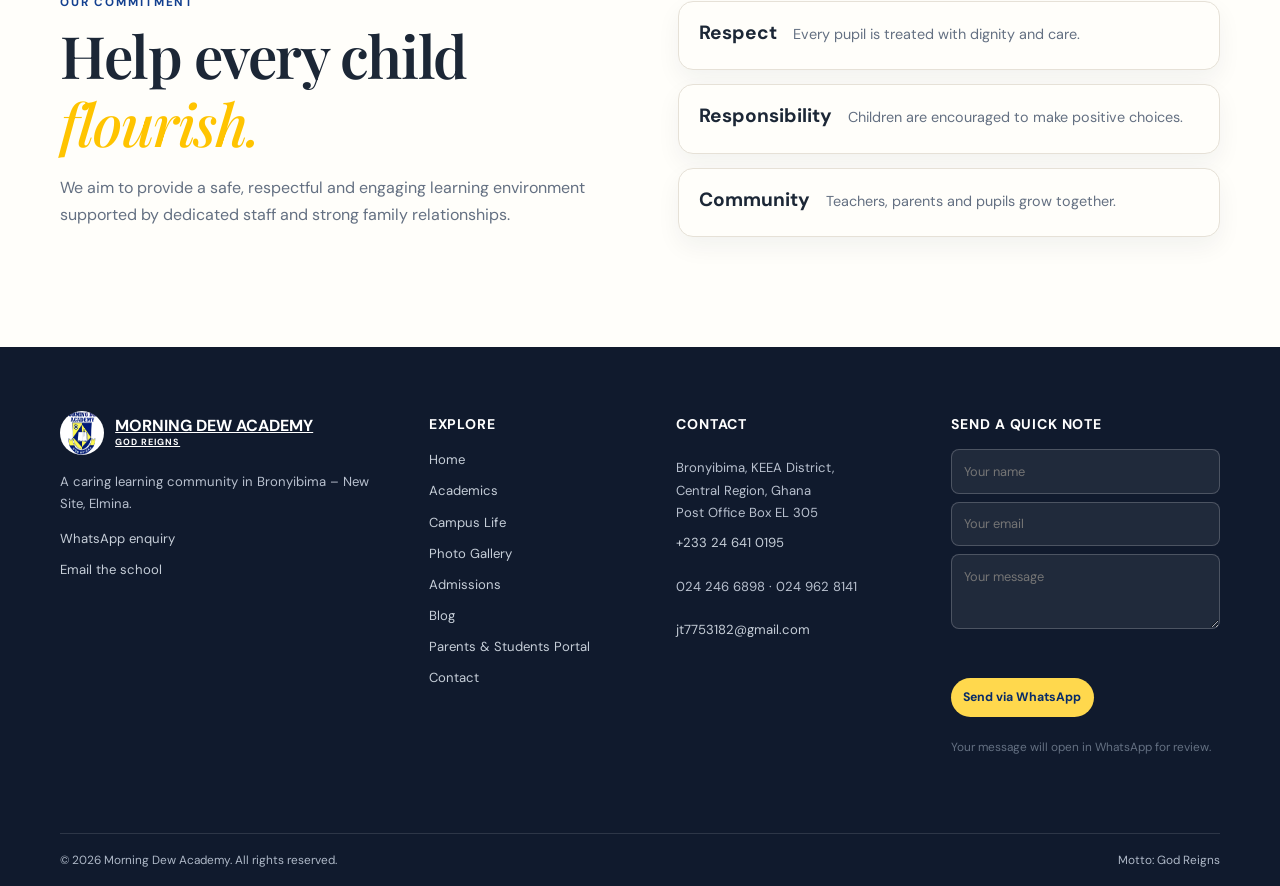
==== commit f4416358: "Revert "modified the images and improved upon the colors" This reverts commit 5176a44b2bfbdb1cd29001" ====
--- a/about.html
+++ b/about.html
@@ -1,42 +1,18 @@
-<!doctype html>
-<html lang="en">
-<head>
-  <meta charset="utf-8"><meta name="viewport" content="width=device-width, initial-scale=1">
-  <meta name="description" content="Learn about Solid Rock Montessori School's child-centred approach and community in Kissi, Ghana.">
-  <meta property="og:title" content="About | Solid Rock Montessori School"><meta property="og:description" content="A respectful, prepared environment where children grow in independence."><meta property="og:type" content="website">
-  <title>About | Solid Rock Montessori School</title><link rel="preconnect" href="https://fonts.googleapis.com"><link rel="preconnect" href="https://fonts.gstatic.com" crossorigin><link href="https://fonts.googleapis.com/css2?family=DM+Sans:wght@400;500;600;700&family=Playfair+Display:wght@500;600;700&display=swap" rel="stylesheet"><link rel="stylesheet" href="css/style.css"><script defer src="js/main.js"></script>
-  <script type="application/ld+json">{"@context":"https://schema.org","@type":"School","name":"Solid Rock Montessori School","address":{"@type":"PostalAddress","streetAddress":"Cemetery Road, South Africa","addressLocality":"Kissi","addressRegion":"Central Region","addressCountry":"GH"}}</script>
-</head>
-<body data-page="about"><a class="skip-link" href="#main">Skip to content</a><div id="site-header"></div><div class="scroll-progress"></div>
-<main id="main">
-  <section class="page-hero page-hero-about"><div class="container page-hero-content"><p class="eyebrow eyebrow-gold">OUR STORY</p><h1>Rooted in <em>respect.</em></h1><p>We honour each child's pace, curiosity and capacity to learn.</p></div></section>
-  <section class="section section-cream"><div class="container split"><div class="split-copy reveal" data-reveal="left"><p class="eyebrow">WHO WE ARE</p><h2>A prepared place to <em>grow and belong.</em></h2>
-    <p>Solid Rock Montessori School is located in Kissi, in the Komenda-Edina-Eguafo-Abirem (KEEA) District of Ghana's Central Region. We are shaping a nurturing early-years and primary environment where children can learn through purposeful activity, meaningful relationships and respect for the child.</p>
-    <p>Our Montessori-inspired approach supports child-led exploration, hands-on materials, concentration and increasing independence. Programme details and the school's history are to be confirmed by the school.</p><p class="placeholder-note">School history and approved school profile: to be confirmed.</p></div>
-    <figure class="image-frame reveal" data-reveal="right"><img src="assets/classroom-activity-02.jpg" width="1100" height="735" loading="lazy" alt="A teacher supporting children as they work together in class"><figcaption>Children and teachers learning together at Solid Rock.</figcaption></figure>
-  </div></section>
-  <section class="section section-white"><div class="container"><div class="section-heading reveal" data-reveal="up"><p class="eyebrow">OUR JOURNEY</p><h2>Growing with <em>purpose.</em></h2><p>These milestones are a placeholder structure pending an approved school history.</p></div>
-    <div class="timeline"><article class="timeline-item reveal" data-reveal="left"><span>01</span><div><h3>Prepared environment</h3><p>Children are invited to choose purposeful work and care for their learning space.</p></div></article>
-      <article class="timeline-item reveal" data-reveal="right"><span>02</span><div><h3>Hands-on discovery</h3><p>Concrete materials help children explore ideas, practise skills and build understanding.</p></div></article>
-      <article class="timeline-item reveal" data-reveal="left"><span>03</span><div><h3>Growing independence</h3><p>At each stage, children develop confidence, concentration and responsibility.</p></div></article>
-      <article class="timeline-item reveal" data-reveal="right"><span>04</span><div><h3>Community partnership</h3><p>Families and educators work together to support every child's growth.</p></div></article>
-    </div><p class="placeholder-note">School founding date and history milestones to be confirmed.</p>
-  </div></section>
-  <section class="section section-navy"><div class="container"><div class="section-heading reveal" data-reveal="up"><p class="eyebrow eyebrow-gold">WHAT GUIDES US</p><h2>Four commitments. <em>One child at a time.</em></h2><p>Choose a card to explore the principles that shape our Montessori-inspired approach.</p></div>
-    <div class="flip-grid">
-      <article class="flip-card reveal" data-reveal="zoom" tabindex="0"><div class="flip-inner"><div class="flip-front"><span>R</span><h3>Respect</h3><small>Hover or focus to read more</small></div><div class="flip-back"><h3>Respect</h3><p>We listen to children, protect their dignity and recognise their individual strengths and needs.</p></div></div></article>
-      <article class="flip-card reveal" data-reveal="zoom" tabindex="0"><div class="flip-inner"><div class="flip-front"><span>I</span><h3>Independence</h3><small>Hover or focus to read more</small></div><div class="flip-back"><h3>Independence</h3><p>Children build confidence by choosing purposeful work and practising everyday skills at their own pace.</p></div></div></article>
-      <article class="flip-card reveal" data-reveal="zoom" tabindex="0"><div class="flip-inner"><div class="flip-front"><span>C</span><h3>Curiosity</h3><small>Hover or focus to read more</small></div><div class="flip-back"><h3>Curiosity</h3><p>Hands-on materials and thoughtful guidance encourage children to investigate, repeat and discover.</p></div></div></article>
-      <article class="flip-card reveal" data-reveal="zoom" tabindex="0"><div class="flip-inner"><div class="flip-front"><span>C</span><h3>Community</h3><small>Hover or focus to read more</small></div><div class="flip-back"><h3>Community</h3><p>Kindness, care for the environment and partnership with families help children belong.</p></div></div></article>
-    </div>
-  </div></section>
-  <section class="section section-cream"><div class="container split"><div class="split-copy reveal" data-reveal="left"><p class="eyebrow">HOW WE TEACH</p><h2>Guided by the child. <em>Grounded in care.</em></h2><p>Educators prepare an inviting environment and observe each child to offer timely guidance. Children work with concrete materials, learn through repetition and build concentration, language, early mathematics and practical life skills.</p><p>Group experiences, outdoor play and shared routines nurture communication, empathy and a sense of responsibility.</p></div>
-  <div class="feature-stack"><article class="feature-card reveal" data-reveal="right"><span class="feature-icon">01</span><div><h3>Choose purposeful work</h3><p>Children practise agency and focus within a thoughtfully prepared environment.</p></div></article><article class="feature-card reveal" data-reveal="right"><span class="feature-icon">02</span><div><h3>Learn by doing</h3><p>Hands-on activities help make abstract ideas tangible and engaging.</p></div></article><article class="feature-card reveal" data-reveal="right"><span class="feature-icon">03</span><div><h3>Grow at an individual pace</h3><p>Educators observe and support each learner's developing strengths.</p></div></article></div></div></section>
-  <section class="section section-photo parallax-section" style="--parallax-image:url('../assets/classroom-group-01.jpg')"><div class="container quote-panel reveal" data-reveal="zoom"><p class="eyebrow eyebrow-gold">HEADTEACHER'S MESSAGE · PLACEHOLDER</p><h2>Mr. Owu</h2><p><strong>For approval:</strong> We welcome every child as a capable learner. Our team is committed to creating a calm, prepared environment where children can explore, practise independence and develop a lifelong love of learning. Please replace this draft with Mr. Owu's approved message.</p></div></section>
-  <section class="section section-white" id="mission-vision"><div class="container split"><div class="split-copy reveal" data-reveal="left"><p class="eyebrow">OUR MISSION</p><h2>Help every child <em>flourish.</em></h2><p>Our mission statement is a placeholder for school approval. We aim to provide a safe, respectful and engaging environment that supports child-led learning, confidence, independence and a strong foundation for lifelong learning.</p><p><strong>Our motto:</strong> On Christ the Solid Rock we stand.</p></div>
-  <div class="split-copy reveal" data-reveal="right"><p class="eyebrow">OUR VISION</p><h2>A community of <em>curious learners.</em></h2><p>Our vision statement is to be confirmed by the school. We aspire to partner with families and help children become thoughtful, capable and compassionate members of their community.</p><p class="placeholder-note">Mission, vision and programme stages require approval before publication.</p></div></div></section>
-  <section class="section section-cream"><div class="container"><div class="section-heading section-heading-row reveal" data-reveal="up"><div><p class="eyebrow">SCHOOL LEADERSHIP</p><h2>Meet our <em>Headteacher.</em></h2></div><a class="text-link" href="contact.html">Get in touch <span>↗</span></a></div><div class="leader-grid">
-    <article class="leader-card reveal" data-reveal="up"><div class="portrait-placeholder" role="img" aria-label="Placeholder portrait for Mr. Owu">MO</div><div><h3>Mr. Owu</h3><p>Headteacher · portrait to be supplied</p></div></article>
-  </div></div></section>
-  <section class="section section-cream"><div class="container split"><div class="split-copy reveal" data-reveal="left"><p class="eyebrow">LEARN WITH US</p><h2>Every child deserves <em>a thoughtful start.</em></h2><p>Explore our early-years and primary programmes, or contact the school to confirm current availability and admission requirements.</p><a class="button button-navy" href="academics.html">Explore academics</a></div><figure class="image-frame reveal" data-reveal="right"><img src="assets/school-building.jpg" width="1100" height="735" loading="lazy" alt="The Solid Rock Montessori School building in Kissi"><figcaption>Visit Solid Rock Montessori School in Kissi.</figcaption></figure></div></section>
+<!doctype html><html lang="en"><head>
+<meta charset="utf-8"><meta name="viewport" content="width=device-width, initial-scale=1">
+<meta name="description" content="About Morning Dew Academy in Bronyibima – New Site, Elmina, Central Region, Ghana."><meta property="og:title" content="About Morning Dew Academy"><meta property="og:type" content="website">
+<title>About | Morning Dew Academy</title><link rel="icon" href="assets/morning-dew-logo.jpeg">
+<link rel="preconnect" href="https://fonts.googleapis.com"><link rel="preconnect" href="https://fonts.gstatic.com" crossorigin><link href="https://fonts.googleapis.com/css2?family=DM+Sans:wght@400;500;600;700&family=Playfair+Display:wght@500;600;700&display=swap" rel="stylesheet"><link rel="stylesheet" href="css/style.css"><script defer src="js/main.js"></script>
+</head><body data-page="about"><a class="skip-link" href="#main">Skip to content</a><div id="site-header"></div><div class="scroll-progress"></div><main id="main">
+<section class="page-hero page-hero-about"><div class="container page-hero-content"><p class="eyebrow eyebrow-gold">OUR STORY</p><h1>Rooted in <em>purpose.</em></h1><p>A caring school community at Bronyibima – New Site, Elmina.</p></div></section>
+<section class="section section-cream"><div class="container split"><div class="split-copy reveal" data-reveal="left"><p class="eyebrow">WHO WE ARE</p><h2>A place to learn, belong <em>and grow.</em></h2><p>Morning Dew Academy is a school community in Bronyibima, KEEA District, Central Region, Ghana. We are committed to attentive teaching, good character and a learning environment that helps every child build confidence.</p><p>Our approach brings together experienced teachers, spacious classrooms, an ICT laboratory, outdoor activity and close partnership with parents.</p></div><figure class="image-frame reveal" data-reveal="right"><img src="assets/WhatsApp Image 2026-11-20 at 12.55.27 PM.jpeg" width="1100" height="735" loading="lazy" alt="Morning Dew Academy pupils"></figure></div></section>
+<section class="section section-white"><div class="container"><div class="section-heading reveal" data-reveal="up"><p class="eyebrow">WHY CHOOSE US</p><h2>Six strengths. <em>One caring community.</em></h2></div><div class="flip-grid">
+<article class="flip-card reveal" data-reveal="zoom" tabindex="0"><div class="flip-inner"><div class="flip-front"><span>01</span><h3>Experienced teachers</h3></div><div class="flip-back"><h3>Seasoned educators</h3><p>Experienced and attentive teachers guide pupils and support their learning.</p></div></div></article>
+<article class="flip-card reveal" data-reveal="zoom" tabindex="0"><div class="flip-inner"><div class="flip-front"><span>02</span><h3>Spacious classrooms</h3></div><div class="flip-back"><h3>Room to learn</h3><p>Comfortable classroom spaces support focused learning and participation.</p></div></div></article>
+<article class="flip-card reveal" data-reveal="zoom" tabindex="0"><div class="flip-inner"><div class="flip-front"><span>03</span><h3>Spacious playground</h3></div><div class="flip-back"><h3>Active school life</h3><p>Children have space for movement, recreation and friendship.</p></div></div></article>
+<article class="flip-card reveal" data-reveal="zoom" tabindex="0"><div class="flip-inner"><div class="flip-front"><span>04</span><h3>Good moral upbringing</h3></div><div class="flip-back"><h3>Character matters</h3><p>Respect, discipline and responsible behaviour guide daily life at school.</p></div></div></article>
+</div></div></section>
+<section class="section section-navy"><div class="container split"><div class="split-copy reveal" data-reveal="left"><p class="eyebrow eyebrow-gold">LEARNING BEYOND TEXTBOOKS</p><h2>Technology and <em>partnership.</em></h2><p>The school provides an ICT laboratory and maintains a cordial relationship between teachers, parents and pupils.</p></div><div class="feature-stack"><article class="feature-card reveal" data-reveal="right"><span class="feature-icon">05</span><div><h3>ICT Laboratory</h3><p>Digital learning opportunities for developing technology confidence.</p></div></article><article class="feature-card reveal" data-reveal="right"><span class="feature-icon">06</span><div><h3>Parent partnership</h3><p>Open communication helps families and teachers support each child.</p></div></article></div></div></section>
+<section class="section section-photo parallax-section" style="--parallax-image:url('../assets/WhatsApp Image 2026-11-20 at 12.57.09 PM.jpeg')"><div class="container quote-panel reveal" data-reveal="zoom"><p class="eyebrow eyebrow-gold">HEADTEACHER</p><h2>Reverend Thompson</h2><p><strong>Headteacher, Morning Dew Academy.</strong></p></div></section>
+<section class="section section-white" id="mission-vision"><div class="container split"><div class="split-copy reveal" data-reveal="left"><p class="eyebrow">OUR COMMITMENT</p><h2>Help every child <em>flourish.</em></h2><p>We aim to provide a safe, respectful and engaging learning environment supported by dedicated staff and strong family relationships.</p></div><div class="feature-stack"><article class="feature-card reveal" data-reveal="right"><h3>Respect</h3><p>Every pupil is treated with dignity and care.</p></article><article class="feature-card reveal" data-reveal="right"><h3>Responsibility</h3><p>Children are encouraged to make positive choices.</p></article><article class="feature-card reveal" data-reveal="right"><h3>Community</h3><p>Teachers, parents and pupils grow together.</p></article></div></div></section>
 </main><div id="site-footer"></div></body></html>
--- a/css/style.css
+++ b/css/style.css
@@ -1,19 +1,19 @@
 :root {
   color-scheme: light;
-  --navy: #174f3e;
-  --blue: #1d6a50;
-  --gold: #d7bd54;
-  --gold-light: #f0df91;
-  --cream: #f3f7f3;
+  --navy: #082b68;
+  --blue: #123f8f;
+  --gold: #ffc400;
+  --gold-light: #ffd84d;
+  --cream: #faf6ee;
   --paper: #fffefa;
-  --ink: #202a25;
-  --muted: #64736a;
-  --line: #dce5df;
-  --red: #315d4a;
-  --yellow: #d7bd54;
-  --purple: #557062;
-  --green: #1d6a50;
-  --shadow: 0 18px 54px rgba(23, 79, 62, .13);
+  --ink: #1c2736;
+  --muted: #647082;
+  --line: #e6e1d7;
+  --red: #c0392b;
+  --yellow: #e0b100;
+  --purple: #6b3fa0;
+  --green: #2e7d32;
+  --shadow: 0 18px 54px rgba(20, 33, 61, .11);
   --radius: 22px;
   --space-1: .5rem;
   --space-2: 1rem;
@@ -29,7 +29,7 @@
 * { box-sizing: border-box; }
 html { scroll-behavior: smooth; scroll-padding-top: 6rem; }
 body { margin: 0; background: var(--paper); color: var(--ink); font-family: var(--sans); font-size: 16px; line-height: 1.7; -webkit-font-smoothing: antialiased; }
-body.theme-dark { color-scheme: dark; --paper: #14231d; --cream: #1a2c23; --ink: #f4f6f1; --muted: #c1ccc4; --line: #35493d; --shadow: 0 18px 54px rgba(0,0,0,.24); }
+body.theme-dark { color-scheme: dark; --paper: #121b2c; --cream: #19253a; --ink: #f4f1e9; --muted: #c0c6d0; --line: #314059; --shadow: 0 18px 54px rgba(0,0,0,.24); }
 body.theme-dark .section-white, body.theme-dark .section-cream, body.theme-dark .section { background-color: var(--paper); }
 body.theme-dark .section-cream { background-color: var(--cream); }
 body.theme-dark .value-card, body.theme-dark .feature-card, body.theme-dark .outcome-card, body.theme-dark .tab-panel, body.theme-dark .site-form, body.theme-dark .login-card, body.theme-dark .contact-card, body.theme-dark .post-card, body.theme-dark .faq-item { background: #1c2a42; color: var(--ink); }
@@ -86,7 +86,7 @@
 .site-header.is-solid { background: var(--navy); box-shadow: 0 8px 26px rgba(8,19,38,.22); }
 .nav-inner { width: min(1280px, calc(100% - 2.5rem)); min-height: 84px; margin: auto; display: flex; align-items: center; gap: 1.25rem; }
 .brand { flex: 0 0 auto; display: inline-flex; align-items: center; gap: .7rem; color: white; text-decoration: none; font-weight: 700; letter-spacing: .02em; }
-.brand img { width: 58px; height: 48px; flex: 0 0 auto; border: 2px solid var(--gold-light); border-radius: 8px; background: white; object-fit: cover; }
+.brand img { width: 48px; height: 48px; flex: 0 0 auto; border: 2px solid var(--gold-light); border-radius: 50%; background: var(--gold-light); }
 .brand span { display: grid; line-height: 1.05; }
 .brand small { margin-top: .25rem; font-size: .56rem; font-weight: 500; letter-spacing: .12em; opacity: .8; }
 .main-nav { display: flex; align-items: center; gap: clamp(.55rem,1.4vw,1.3rem); margin-left: auto; }
@@ -109,14 +109,16 @@
 /* Hero carousel and interior page banners */
 .hero { position: relative; min-height: min(850px, 100svh); min-height: max(680px, 100svh); display: grid; align-items: center; overflow: hidden; color: white; background: var(--navy); }
 .hero-slides, .hero-slide, .hero-shade { position: absolute; inset: 0; }
-.hero-slide { background-image: var(--hero-image); background-color: var(--blue); background-size: cover; background-position: center; opacity: 0; transform: translateX(4%) scale(1.04); transition: opacity .9s ease, transform 1.15s cubic-bezier(.2,.65,.25,1); }
-.hero-slide.is-active { opacity: 1; transform: translateX(0) scale(1); }
-.hero-slide-gradient { background-image: radial-gradient(ellipse at 75% 15%, rgba(215,189,84,.58), transparent 34%), linear-gradient(135deg,#174f3e 5%,#1d6a50 52%,#665d35); background-size: 150% 150%; animation: gradient-drift 14s ease-in-out infinite alternate; }
-.hero-shade { background: linear-gradient(90deg, rgba(8,30,23,.88), rgba(13,43,32,.46) 58%, rgba(13,43,32,.18)), linear-gradient(0deg,rgba(8,30,23,.56),transparent 40%); }
+.hero-slide { background-image: var(--hero-image); background-color: var(--blue); background-size: cover; background-position: center; opacity: 0; transform: scale(1.055); transition: opacity 1s ease, transform 7s ease; }
+.hero-slide.is-active { opacity: 1; transform: scale(1); }
+.hero-slide-gradient { background-image: radial-gradient(ellipse at 75% 15%, rgba(201,162,39,.58), transparent 34%), linear-gradient(135deg,#14213d 5%,#1f3260 52%,#6b5830); background-size: 150% 150%; animation: gradient-drift 14s ease-in-out infinite alternate; }
+.hero-shade { background: linear-gradient(90deg, rgba(10,20,39,.88), rgba(13,25,48,.46) 58%, rgba(13,25,48,.18)), linear-gradient(0deg,rgba(10,20,39,.56),transparent 40%); }
 .hero-content { position: relative; z-index: 2; padding-top: 5rem; }
 .hero-content h1 { max-width: 880px; animation: rise-in .9s .16s both; }
 .hero-content h1 em { color: var(--gold-light); }
 .hero-content .eyebrow { color: var(--gold-light); animation: rise-in .65s both; }
+.hero-motto { width: fit-content; margin: 0 0 .8rem; padding: .4rem .8rem; border: 1px solid rgba(255,255,255,.35); border-radius: 999px; color: white; background: rgba(8,43,104,.48); font-size: .88rem; letter-spacing: .03em; animation: rise-in .75s .24s both; }
+.hero-motto strong { color: var(--gold-light); }
 .hero-lede { max-width: 640px; margin: 0 0 2rem; color: #f6f2e8; font-size: clamp(1.1rem,2.4vw,1.55rem); animation: rise-in .8s .34s both; }
 .hero-content .button-row { animation: rise-in .8s .5s both; }
 .hero-caption { position: absolute; right: 0; bottom: -5.3rem; font-size: .7rem; opacity: .7; }
@@ -130,18 +132,18 @@
 .scroll-cue span { width: 17px; height: 27px; border: 1px solid rgba(255,255,255,.68); border-radius: 12px; }
 .scroll-cue span::after { content: ""; display: block; width: 3px; height: 5px; margin: 5px auto; background: var(--gold-light); border-radius: 3px; animation: scroll-pulse 1.4s infinite; }
 .page-hero { position: relative; min-height: 490px; display: flex; align-items: end; overflow: hidden; color: white; background-color: var(--navy); background-size: cover; background-position: center; }
-.page-hero::before { position: absolute; inset: 0; content: ""; background: linear-gradient(90deg,rgba(8,30,23,.89),rgba(8,30,23,.37)),linear-gradient(0deg,rgba(8,30,23,.45),transparent 60%); }
+.page-hero::before { position: absolute; inset: 0; content: ""; background: linear-gradient(90deg,rgba(12,24,44,.89),rgba(12,24,44,.37)),linear-gradient(0deg,rgba(12,24,44,.45),transparent 60%); }
 .page-hero-content { position: relative; z-index: 1; padding-top: 150px; padding-bottom: 4.4rem; }
 .page-hero-content h1 { max-width: 900px; font-size: clamp(3rem,7vw,5.6rem); }
 .page-hero-content p:last-child { max-width: 650px; margin-bottom: 0; color: #f3f0e9; font-size: clamp(1rem,2vw,1.2rem); }
-.page-hero-campus { background-image: linear-gradient(115deg,rgba(23,79,62,.86),rgba(29,106,80,.44)),url("../assets/classroom-activity-01.jpg"); }
-.page-hero-admissions { background-image: linear-gradient(115deg,rgba(23,79,62,.96),rgba(29,106,80,.72)),url("../assets/classroom-teacher-children.jpg"); }
-.page-hero-blog { background-image: linear-gradient(115deg,rgba(23,79,62,.9),rgba(29,106,80,.55)),url("../assets/classroom-activity-02.jpg"); }
-.page-hero-portal { background-image: linear-gradient(115deg,rgba(23,79,62,.94),rgba(29,106,80,.68)),url("../assets/classroom-group-02.jpg"); }
-.page-hero-contact { background-image: linear-gradient(115deg,rgba(23,79,62,.92),rgba(29,106,80,.62)),url("../assets/school-building.jpg"); }
-.page-hero-about { background-image: linear-gradient(115deg,rgba(23,79,62,.82),rgba(29,106,80,.4)),url("../assets/classroom-children-01.jpg"); }
-.page-hero-academics { background-image: linear-gradient(115deg,rgba(23,79,62,.88),rgba(29,106,80,.47)),url("../assets/classroom-group-01.jpg"); }
-.page-hero-gallery { background-image: linear-gradient(115deg,rgba(23,79,62,.91),rgba(29,106,80,.5)),url("../assets/classroom-activity-01.jpg"); }
+.page-hero-campus { background-image: linear-gradient(115deg,rgba(8,43,104,.88),rgba(18,63,143,.44)),url("../assets/WhatsApp Image 2026-11-20 at 12.55.27 PM.jpeg"); }
+.page-hero-admissions { background-image: linear-gradient(115deg,rgba(8,43,104,.96),rgba(18,63,143,.72)),url("../assets/WhatsApp Image 2026-11-20 at 12.57.09 PM.jpeg"); }
+.page-hero-blog { background-image: linear-gradient(115deg,rgba(8,43,104,.9),rgba(18,63,143,.55)),url("../assets/WhatsApp Image 2026-11-20 at 12.55.27 PM.jpeg"); }
+.page-hero-portal { background-image: linear-gradient(115deg,rgba(8,43,104,.94),rgba(18,63,143,.68)),url("../assets/WhatsApp Image 2026-11-20 at 12.59.15 PM.jpeg"); }
+.page-hero-contact { background-image: linear-gradient(115deg,rgba(8,43,104,.92),rgba(18,63,143,.62)),url("../assets/WhatsApp Image 2026-11-20 at 12.59.13 PM (1).jpeg"); }
+.page-hero-about { background-image: linear-gradient(115deg,rgba(8,43,104,.82),rgba(18,63,143,.4)),url("../assets/WhatsApp Image 2026-11-20 at 12.55.27 PM.jpeg"); }
+.page-hero-academics { background-image: linear-gradient(115deg,rgba(8,43,104,.88),rgba(18,63,143,.47)),url("../assets/WhatsApp Image 2026-11-20 at 12.59.15 PM.jpeg"); }
+.page-hero-gallery { background-image: linear-gradient(115deg,rgba(8,43,104,.91),rgba(18,63,143,.5)),url("../assets/WhatsApp Image 2026-11-20 at 12.57.09 PM.jpeg"); }
 
 /* General content blocks */
 .split { display: grid; grid-template-columns: 1fr 1fr; align-items: center; gap: clamp(2rem,6vw,5.5rem); }
@@ -172,8 +174,8 @@
 .feature-card p { margin: 0; color: var(--muted); font-size: .9rem; }
 .feature-icon { width: 42px; height: 42px; display: grid; place-items: center; flex: 0 0 auto; border-radius: 13px; color: var(--navy); background: #f1e6c6; font-weight: 700; }
 .section-photo { position: relative; min-height: 410px; display: grid; align-items: center; overflow: hidden; background: var(--navy); }
-.section-photo::before { position: absolute; inset: -10% 0; content: ""; background-image: linear-gradient(90deg,rgba(8,30,23,.85),rgba(8,30,23,.55)),var(--parallax-image); background-size: cover; background-position: center; transform: translateY(var(--parallax-offset,0)); will-change: transform; }
-.quote-panel { position: relative; max-width: 860px; padding: clamp(2rem,5vw,4rem); border: 1px solid rgba(255,255,255,.27); border-radius: var(--radius); color: white; background: rgba(23,79,62,.72); backdrop-filter: blur(7px); }
+.section-photo::before { position: absolute; inset: -10% 0; content: ""; background-image: linear-gradient(90deg,rgba(12,24,44,.85),rgba(12,24,44,.55)),var(--parallax-image); background-size: cover; background-position: center; transform: translateY(var(--parallax-offset,0)); will-change: transform; }
+.quote-panel { position: relative; max-width: 860px; padding: clamp(2rem,5vw,4rem); border: 1px solid rgba(255,255,255,.27); border-radius: var(--radius); color: white; background: rgba(20,33,61,.54); backdrop-filter: blur(7px); }
 .quote-panel h2 { font-size: clamp(1.8rem,4vw,3.1rem); }
 .quote-panel p:not(.eyebrow) { color: #f0f0eb; }
 .leader-grid { display: grid; grid-template-columns: repeat(4,1fr); gap: 1rem; }
@@ -223,7 +225,7 @@
 .tab-panel h3 { margin-bottom: .5rem; }
 .tab-panel p { margin: 0; color: var(--muted); }
 .placeholder-note { color: #725a15; font-size: .82rem; font-weight: 600; }
-body.theme-dark .placeholder-note { color: var(--gold-light); }
+body.theme-dark .placeholder-note { color: #f0d47a; }
 .steps-grid { display: grid; grid-template-columns: repeat(3,1fr); gap: 1rem; }
 .step-card { position: relative; min-height: 210px; padding: 1.8rem; border: 1px solid rgba(255,255,255,.14); border-radius: var(--radius); background: #1a2a49; transition: transform .3s, border-color .3s; }
 .step-card:hover { transform: translateY(-8px); border-color: var(--gold); }
@@ -387,7 +389,7 @@
 .newsletter-form input { min-width: 0; flex: 1; padding: .75rem 1rem; border: 1px solid rgba(255,255,255,.35); border-radius: 99px; color: white; background: rgba(255,255,255,.08); }
 .newsletter-form .form-status { color: var(--gold-light); }
 .portal-layout { max-width: 1020px; margin-inline: auto; }
-.portal-login-grid { display: grid; grid-template-columns: repeat(2, minmax(0, 1fr)); gap: clamp(1.2rem,3vw,2rem); }
+.portal-login-grid { display: grid; grid-template-columns: repeat(3, minmax(0, 1fr)); gap: clamp(1.2rem,3vw,2rem); }
 .portal-login-card { display: flex; max-width: none; flex-direction: column; align-items: flex-start; }
 .portal-login-card > p:not(.eyebrow) { color: var(--muted); }
 .portal-login-card .button { width: 100%; margin-top: auto; }
@@ -400,7 +402,7 @@
 .site-footer { color: #e8ebf0; background: #101a2d; }
 .footer-main { display: grid; grid-template-columns: 1.25fr .8fr .9fr 1fr; gap: 2rem; padding: 4rem 0 3rem; }
 .footer-brand { display: flex; align-items: center; gap: .7rem; margin-bottom: 1rem; color: white; font-weight: 700; }
-.footer-brand img { width: 58px; height: 44px; border-radius: 8px; background: white; object-fit: cover; }
+.footer-brand img { width: 44px; height: 44px; border-radius: 50%; background: white; }
 .footer-brand span { line-height: 1.1; }
 .footer-brand small { display: block; margin-top: .25rem; font-size: .56rem; letter-spacing: .1em; }
 .footer-main p, .footer-main address { color: #b8c0ce; font-size: .82rem; font-style: normal; }
@@ -421,6 +423,9 @@
 .footer-bottom p { margin: 0; }
 .back-to-top { position: fixed; right: 1.2rem; bottom: 1.2rem; z-index: 900; width: 46px; height: 46px; display: grid; place-items: center; border: 0; border-radius: 50%; color: var(--navy); background: var(--gold-light); box-shadow: 0 8px 22px rgba(10,20,40,.22); opacity: 0; visibility: hidden; transform: translateY(10px); transition: .25s; }
 .back-to-top.is-visible { opacity: 1; visibility: visible; transform: none; }
+.floating-whatsapp { position: fixed; right: 1.2rem; bottom: 5.2rem; z-index: 900; min-height: 46px; display: inline-flex; align-items: center; padding: 0 1rem; border-radius: 999px; color: white; background: #176d43; box-shadow: 0 8px 22px rgba(10,20,40,.22); font-size: .78rem; font-weight: 800; text-decoration: none; }
+.house-blue { background: var(--blue); color: white; }
+.house-yellow { background: var(--gold); color: var(--navy); }
 .preloader { position: fixed; inset: 0; z-index: 2000; display: grid; place-items: center; color: white; background: var(--navy); transition: opacity .55s, visibility .55s; }
 .preloader.is-done { opacity: 0; visibility: hidden; }
 .preloader-inner { display: grid; justify-items: center; gap: .8rem; }
@@ -471,6 +476,7 @@
   .nav-backdrop.is-visible { opacity: 1; visibility: visible; }
   body.nav-open { overflow: hidden; }
   .leader-grid { grid-template-columns: repeat(2,1fr); }
+  .portal-login-grid { grid-template-columns: repeat(2, minmax(0, 1fr)); }
   .house-grid { grid-template-columns: repeat(2,1fr); }
   .activity-grid { grid-template-columns: repeat(3,1fr); }
   .footer-main { grid-template-columns: repeat(2,1fr); }
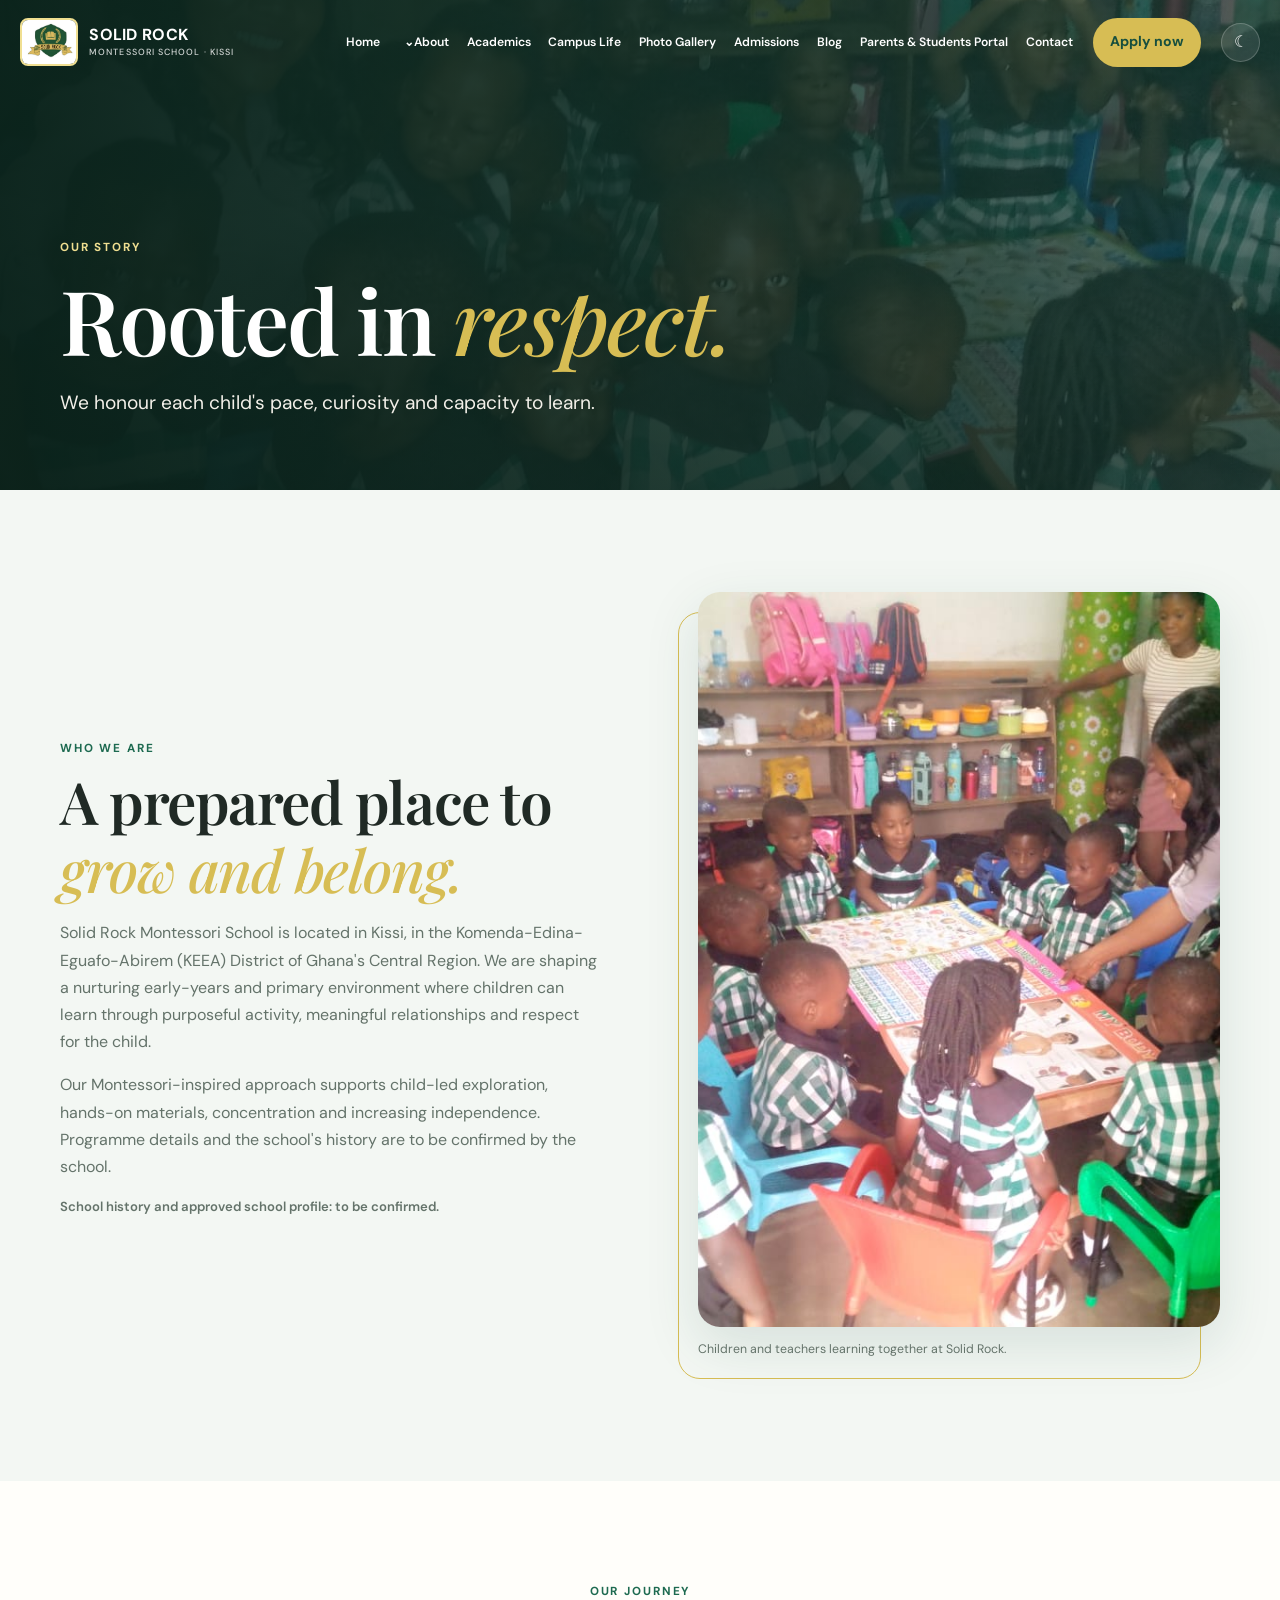
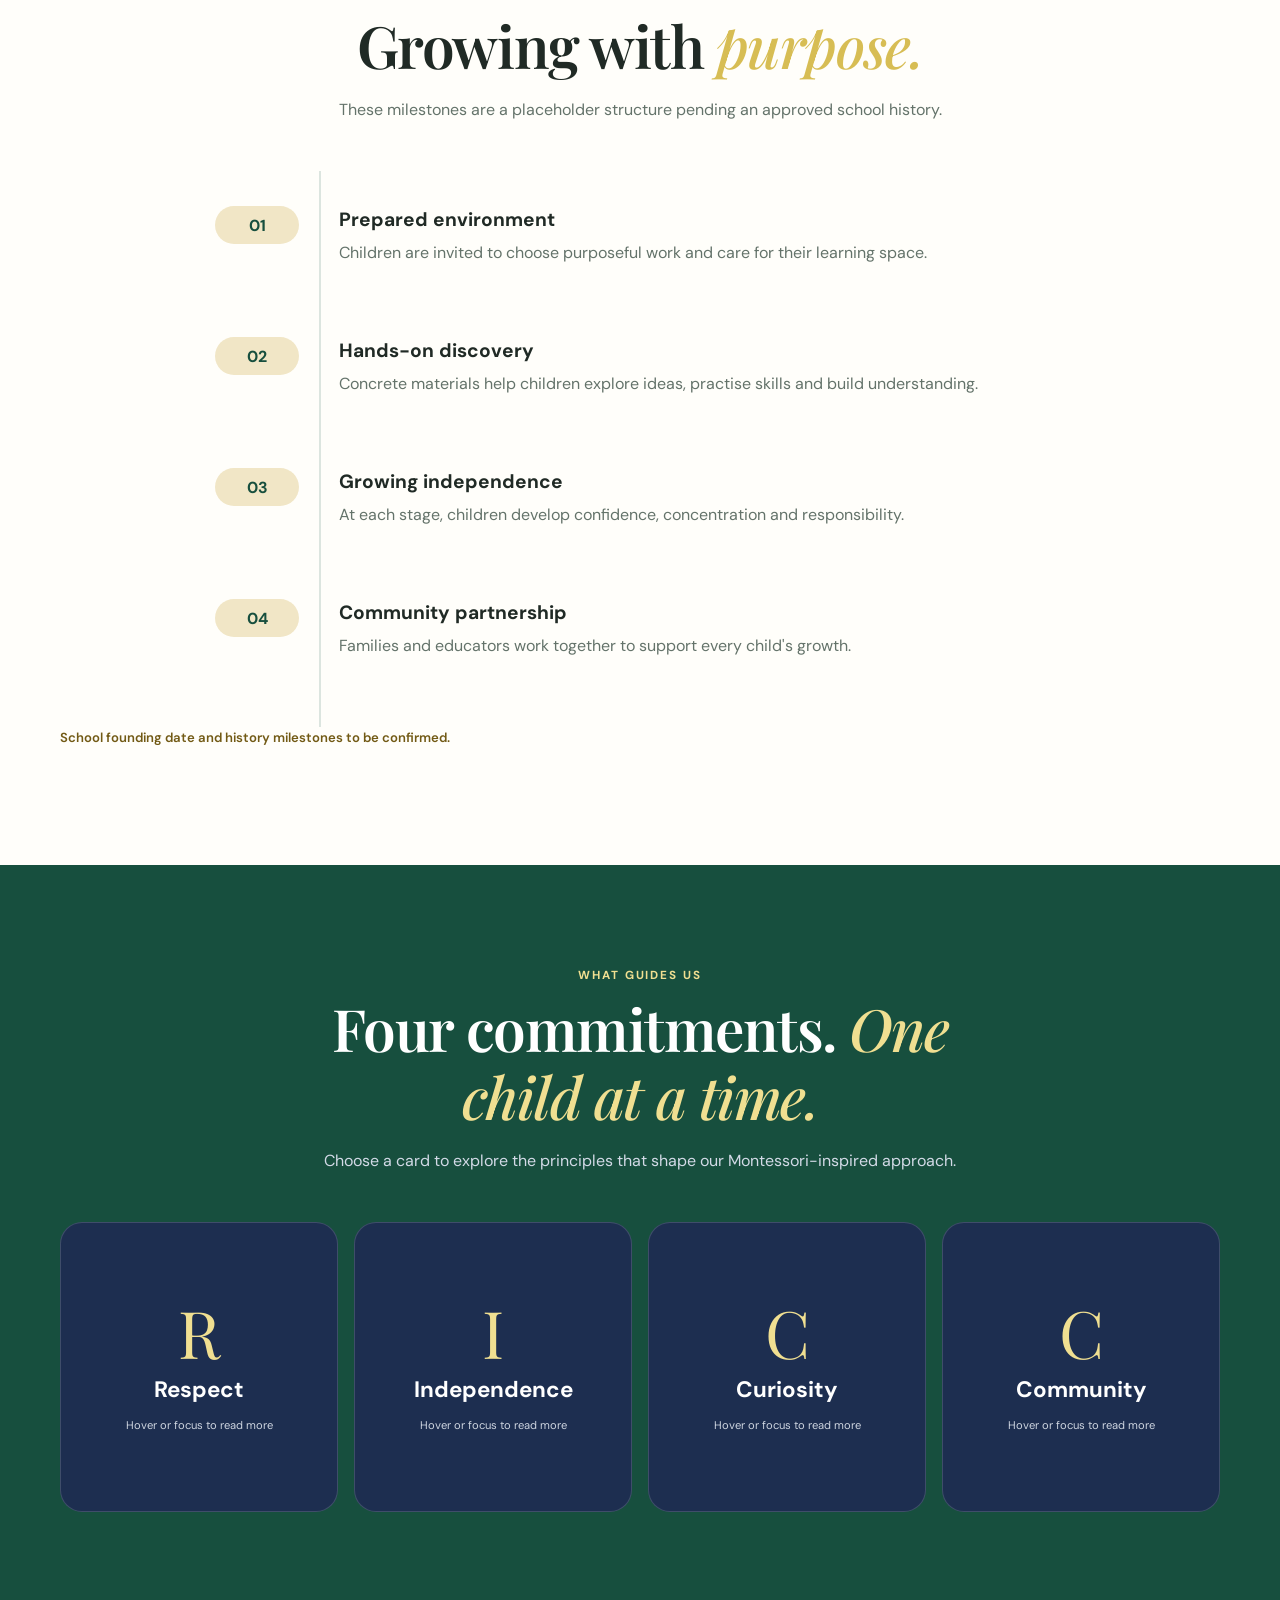
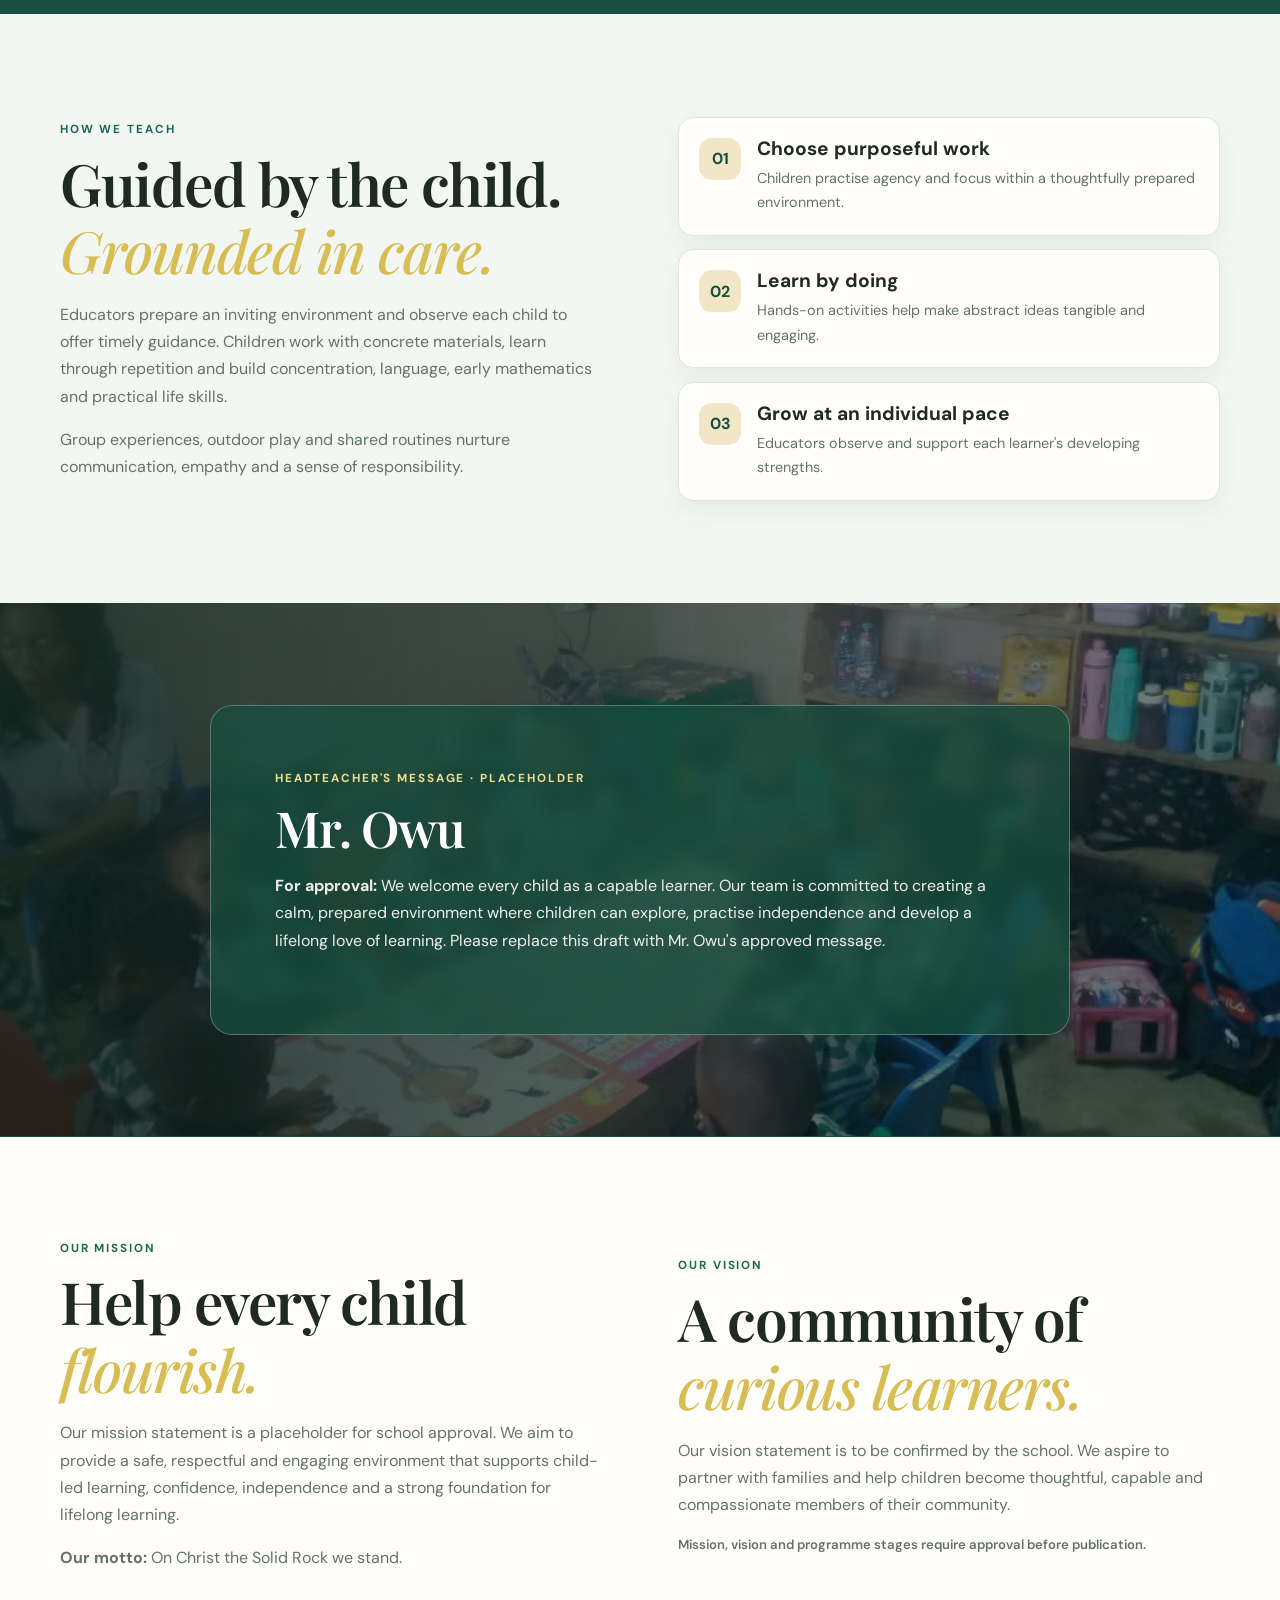
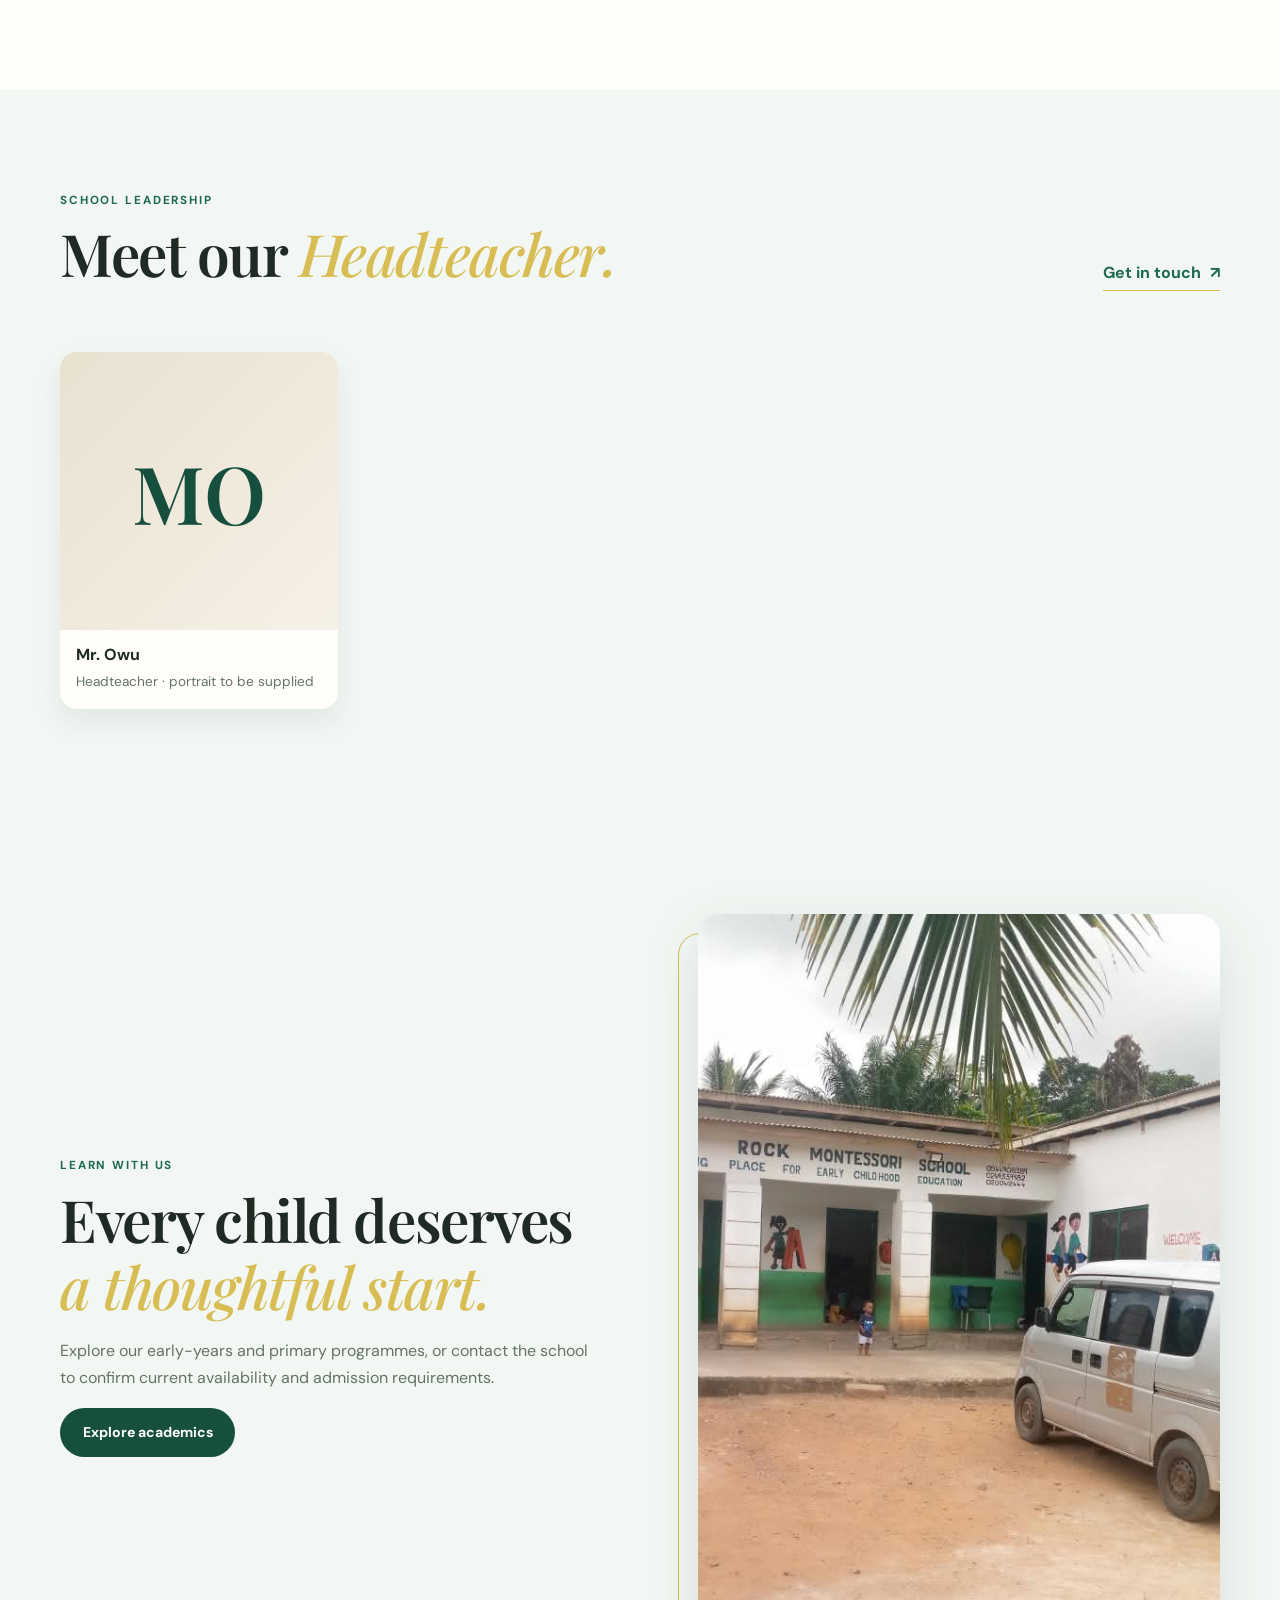
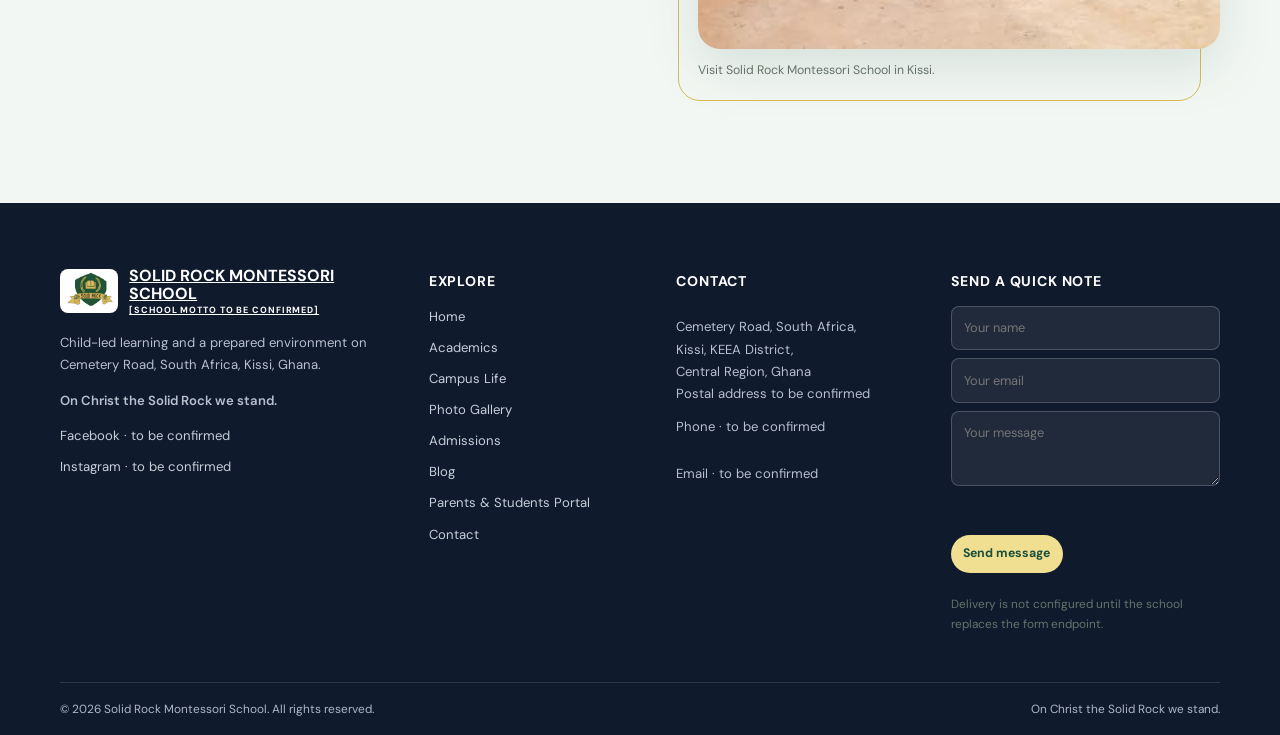
==== commit 4aa90148: "Reapply "modified the images and improved upon the colors" This reverts commit f44163585a0f6bf708b10" ====
--- a/about.html
+++ b/about.html
@@ -1,18 +1,42 @@
-<!doctype html><html lang="en"><head>
-<meta charset="utf-8"><meta name="viewport" content="width=device-width, initial-scale=1">
-<meta name="description" content="About Morning Dew Academy in Bronyibima – New Site, Elmina, Central Region, Ghana."><meta property="og:title" content="About Morning Dew Academy"><meta property="og:type" content="website">
-<title>About | Morning Dew Academy</title><link rel="icon" href="assets/morning-dew-logo.jpeg">
-<link rel="preconnect" href="https://fonts.googleapis.com"><link rel="preconnect" href="https://fonts.gstatic.com" crossorigin><link href="https://fonts.googleapis.com/css2?family=DM+Sans:wght@400;500;600;700&family=Playfair+Display:wght@500;600;700&display=swap" rel="stylesheet"><link rel="stylesheet" href="css/style.css"><script defer src="js/main.js"></script>
-</head><body data-page="about"><a class="skip-link" href="#main">Skip to content</a><div id="site-header"></div><div class="scroll-progress"></div><main id="main">
-<section class="page-hero page-hero-about"><div class="container page-hero-content"><p class="eyebrow eyebrow-gold">OUR STORY</p><h1>Rooted in <em>purpose.</em></h1><p>A caring school community at Bronyibima – New Site, Elmina.</p></div></section>
-<section class="section section-cream"><div class="container split"><div class="split-copy reveal" data-reveal="left"><p class="eyebrow">WHO WE ARE</p><h2>A place to learn, belong <em>and grow.</em></h2><p>Morning Dew Academy is a school community in Bronyibima, KEEA District, Central Region, Ghana. We are committed to attentive teaching, good character and a learning environment that helps every child build confidence.</p><p>Our approach brings together experienced teachers, spacious classrooms, an ICT laboratory, outdoor activity and close partnership with parents.</p></div><figure class="image-frame reveal" data-reveal="right"><img src="assets/WhatsApp Image 2026-11-20 at 12.55.27 PM.jpeg" width="1100" height="735" loading="lazy" alt="Morning Dew Academy pupils"></figure></div></section>
-<section class="section section-white"><div class="container"><div class="section-heading reveal" data-reveal="up"><p class="eyebrow">WHY CHOOSE US</p><h2>Six strengths. <em>One caring community.</em></h2></div><div class="flip-grid">
-<article class="flip-card reveal" data-reveal="zoom" tabindex="0"><div class="flip-inner"><div class="flip-front"><span>01</span><h3>Experienced teachers</h3></div><div class="flip-back"><h3>Seasoned educators</h3><p>Experienced and attentive teachers guide pupils and support their learning.</p></div></div></article>
-<article class="flip-card reveal" data-reveal="zoom" tabindex="0"><div class="flip-inner"><div class="flip-front"><span>02</span><h3>Spacious classrooms</h3></div><div class="flip-back"><h3>Room to learn</h3><p>Comfortable classroom spaces support focused learning and participation.</p></div></div></article>
-<article class="flip-card reveal" data-reveal="zoom" tabindex="0"><div class="flip-inner"><div class="flip-front"><span>03</span><h3>Spacious playground</h3></div><div class="flip-back"><h3>Active school life</h3><p>Children have space for movement, recreation and friendship.</p></div></div></article>
-<article class="flip-card reveal" data-reveal="zoom" tabindex="0"><div class="flip-inner"><div class="flip-front"><span>04</span><h3>Good moral upbringing</h3></div><div class="flip-back"><h3>Character matters</h3><p>Respect, discipline and responsible behaviour guide daily life at school.</p></div></div></article>
-</div></div></section>
-<section class="section section-navy"><div class="container split"><div class="split-copy reveal" data-reveal="left"><p class="eyebrow eyebrow-gold">LEARNING BEYOND TEXTBOOKS</p><h2>Technology and <em>partnership.</em></h2><p>The school provides an ICT laboratory and maintains a cordial relationship between teachers, parents and pupils.</p></div><div class="feature-stack"><article class="feature-card reveal" data-reveal="right"><span class="feature-icon">05</span><div><h3>ICT Laboratory</h3><p>Digital learning opportunities for developing technology confidence.</p></div></article><article class="feature-card reveal" data-reveal="right"><span class="feature-icon">06</span><div><h3>Parent partnership</h3><p>Open communication helps families and teachers support each child.</p></div></article></div></div></section>
-<section class="section section-photo parallax-section" style="--parallax-image:url('../assets/WhatsApp Image 2026-11-20 at 12.57.09 PM.jpeg')"><div class="container quote-panel reveal" data-reveal="zoom"><p class="eyebrow eyebrow-gold">HEADTEACHER</p><h2>Reverend Thompson</h2><p><strong>Headteacher, Morning Dew Academy.</strong></p></div></section>
-<section class="section section-white" id="mission-vision"><div class="container split"><div class="split-copy reveal" data-reveal="left"><p class="eyebrow">OUR COMMITMENT</p><h2>Help every child <em>flourish.</em></h2><p>We aim to provide a safe, respectful and engaging learning environment supported by dedicated staff and strong family relationships.</p></div><div class="feature-stack"><article class="feature-card reveal" data-reveal="right"><h3>Respect</h3><p>Every pupil is treated with dignity and care.</p></article><article class="feature-card reveal" data-reveal="right"><h3>Responsibility</h3><p>Children are encouraged to make positive choices.</p></article><article class="feature-card reveal" data-reveal="right"><h3>Community</h3><p>Teachers, parents and pupils grow together.</p></article></div></div></section>
+<!doctype html>
+<html lang="en">
+<head>
+  <meta charset="utf-8"><meta name="viewport" content="width=device-width, initial-scale=1">
+  <meta name="description" content="Learn about Solid Rock Montessori School's child-centred approach and community in Kissi, Ghana.">
+  <meta property="og:title" content="About | Solid Rock Montessori School"><meta property="og:description" content="A respectful, prepared environment where children grow in independence."><meta property="og:type" content="website">
+  <title>About | Solid Rock Montessori School</title><link rel="preconnect" href="https://fonts.googleapis.com"><link rel="preconnect" href="https://fonts.gstatic.com" crossorigin><link href="https://fonts.googleapis.com/css2?family=DM+Sans:wght@400;500;600;700&family=Playfair+Display:wght@500;600;700&display=swap" rel="stylesheet"><link rel="stylesheet" href="css/style.css"><script defer src="js/main.js"></script>
+  <script type="application/ld+json">{"@context":"https://schema.org","@type":"School","name":"Solid Rock Montessori School","address":{"@type":"PostalAddress","streetAddress":"Cemetery Road, South Africa","addressLocality":"Kissi","addressRegion":"Central Region","addressCountry":"GH"}}</script>
+</head>
+<body data-page="about"><a class="skip-link" href="#main">Skip to content</a><div id="site-header"></div><div class="scroll-progress"></div>
+<main id="main">
+  <section class="page-hero page-hero-about"><div class="container page-hero-content"><p class="eyebrow eyebrow-gold">OUR STORY</p><h1>Rooted in <em>respect.</em></h1><p>We honour each child's pace, curiosity and capacity to learn.</p></div></section>
+  <section class="section section-cream"><div class="container split"><div class="split-copy reveal" data-reveal="left"><p class="eyebrow">WHO WE ARE</p><h2>A prepared place to <em>grow and belong.</em></h2>
+    <p>Solid Rock Montessori School is located in Kissi, in the Komenda-Edina-Eguafo-Abirem (KEEA) District of Ghana's Central Region. We are shaping a nurturing early-years and primary environment where children can learn through purposeful activity, meaningful relationships and respect for the child.</p>
+    <p>Our Montessori-inspired approach supports child-led exploration, hands-on materials, concentration and increasing independence. Programme details and the school's history are to be confirmed by the school.</p><p class="placeholder-note">School history and approved school profile: to be confirmed.</p></div>
+    <figure class="image-frame reveal" data-reveal="right"><img src="assets/classroom-activity-02.jpg" width="1100" height="735" loading="lazy" alt="A teacher supporting children as they work together in class"><figcaption>Children and teachers learning together at Solid Rock.</figcaption></figure>
+  </div></section>
+  <section class="section section-white"><div class="container"><div class="section-heading reveal" data-reveal="up"><p class="eyebrow">OUR JOURNEY</p><h2>Growing with <em>purpose.</em></h2><p>These milestones are a placeholder structure pending an approved school history.</p></div>
+    <div class="timeline"><article class="timeline-item reveal" data-reveal="left"><span>01</span><div><h3>Prepared environment</h3><p>Children are invited to choose purposeful work and care for their learning space.</p></div></article>
+      <article class="timeline-item reveal" data-reveal="right"><span>02</span><div><h3>Hands-on discovery</h3><p>Concrete materials help children explore ideas, practise skills and build understanding.</p></div></article>
+      <article class="timeline-item reveal" data-reveal="left"><span>03</span><div><h3>Growing independence</h3><p>At each stage, children develop confidence, concentration and responsibility.</p></div></article>
+      <article class="timeline-item reveal" data-reveal="right"><span>04</span><div><h3>Community partnership</h3><p>Families and educators work together to support every child's growth.</p></div></article>
+    </div><p class="placeholder-note">School founding date and history milestones to be confirmed.</p>
+  </div></section>
+  <section class="section section-navy"><div class="container"><div class="section-heading reveal" data-reveal="up"><p class="eyebrow eyebrow-gold">WHAT GUIDES US</p><h2>Four commitments. <em>One child at a time.</em></h2><p>Choose a card to explore the principles that shape our Montessori-inspired approach.</p></div>
+    <div class="flip-grid">
+      <article class="flip-card reveal" data-reveal="zoom" tabindex="0"><div class="flip-inner"><div class="flip-front"><span>R</span><h3>Respect</h3><small>Hover or focus to read more</small></div><div class="flip-back"><h3>Respect</h3><p>We listen to children, protect their dignity and recognise their individual strengths and needs.</p></div></div></article>
+      <article class="flip-card reveal" data-reveal="zoom" tabindex="0"><div class="flip-inner"><div class="flip-front"><span>I</span><h3>Independence</h3><small>Hover or focus to read more</small></div><div class="flip-back"><h3>Independence</h3><p>Children build confidence by choosing purposeful work and practising everyday skills at their own pace.</p></div></div></article>
+      <article class="flip-card reveal" data-reveal="zoom" tabindex="0"><div class="flip-inner"><div class="flip-front"><span>C</span><h3>Curiosity</h3><small>Hover or focus to read more</small></div><div class="flip-back"><h3>Curiosity</h3><p>Hands-on materials and thoughtful guidance encourage children to investigate, repeat and discover.</p></div></div></article>
+      <article class="flip-card reveal" data-reveal="zoom" tabindex="0"><div class="flip-inner"><div class="flip-front"><span>C</span><h3>Community</h3><small>Hover or focus to read more</small></div><div class="flip-back"><h3>Community</h3><p>Kindness, care for the environment and partnership with families help children belong.</p></div></div></article>
+    </div>
+  </div></section>
+  <section class="section section-cream"><div class="container split"><div class="split-copy reveal" data-reveal="left"><p class="eyebrow">HOW WE TEACH</p><h2>Guided by the child. <em>Grounded in care.</em></h2><p>Educators prepare an inviting environment and observe each child to offer timely guidance. Children work with concrete materials, learn through repetition and build concentration, language, early mathematics and practical life skills.</p><p>Group experiences, outdoor play and shared routines nurture communication, empathy and a sense of responsibility.</p></div>
+  <div class="feature-stack"><article class="feature-card reveal" data-reveal="right"><span class="feature-icon">01</span><div><h3>Choose purposeful work</h3><p>Children practise agency and focus within a thoughtfully prepared environment.</p></div></article><article class="feature-card reveal" data-reveal="right"><span class="feature-icon">02</span><div><h3>Learn by doing</h3><p>Hands-on activities help make abstract ideas tangible and engaging.</p></div></article><article class="feature-card reveal" data-reveal="right"><span class="feature-icon">03</span><div><h3>Grow at an individual pace</h3><p>Educators observe and support each learner's developing strengths.</p></div></article></div></div></section>
+  <section class="section section-photo parallax-section" style="--parallax-image:url('../assets/classroom-group-01.jpg')"><div class="container quote-panel reveal" data-reveal="zoom"><p class="eyebrow eyebrow-gold">HEADTEACHER'S MESSAGE · PLACEHOLDER</p><h2>Mr. Owu</h2><p><strong>For approval:</strong> We welcome every child as a capable learner. Our team is committed to creating a calm, prepared environment where children can explore, practise independence and develop a lifelong love of learning. Please replace this draft with Mr. Owu's approved message.</p></div></section>
+  <section class="section section-white" id="mission-vision"><div class="container split"><div class="split-copy reveal" data-reveal="left"><p class="eyebrow">OUR MISSION</p><h2>Help every child <em>flourish.</em></h2><p>Our mission statement is a placeholder for school approval. We aim to provide a safe, respectful and engaging environment that supports child-led learning, confidence, independence and a strong foundation for lifelong learning.</p><p><strong>Our motto:</strong> On Christ the Solid Rock we stand.</p></div>
+  <div class="split-copy reveal" data-reveal="right"><p class="eyebrow">OUR VISION</p><h2>A community of <em>curious learners.</em></h2><p>Our vision statement is to be confirmed by the school. We aspire to partner with families and help children become thoughtful, capable and compassionate members of their community.</p><p class="placeholder-note">Mission, vision and programme stages require approval before publication.</p></div></div></section>
+  <section class="section section-cream"><div class="container"><div class="section-heading section-heading-row reveal" data-reveal="up"><div><p class="eyebrow">SCHOOL LEADERSHIP</p><h2>Meet our <em>Headteacher.</em></h2></div><a class="text-link" href="contact.html">Get in touch <span>↗</span></a></div><div class="leader-grid">
+    <article class="leader-card reveal" data-reveal="up"><div class="portrait-placeholder" role="img" aria-label="Placeholder portrait for Mr. Owu">MO</div><div><h3>Mr. Owu</h3><p>Headteacher · portrait to be supplied</p></div></article>
+  </div></div></section>
+  <section class="section section-cream"><div class="container split"><div class="split-copy reveal" data-reveal="left"><p class="eyebrow">LEARN WITH US</p><h2>Every child deserves <em>a thoughtful start.</em></h2><p>Explore our early-years and primary programmes, or contact the school to confirm current availability and admission requirements.</p><a class="button button-navy" href="academics.html">Explore academics</a></div><figure class="image-frame reveal" data-reveal="right"><img src="assets/school-building.jpg" width="1100" height="735" loading="lazy" alt="The Solid Rock Montessori School building in Kissi"><figcaption>Visit Solid Rock Montessori School in Kissi.</figcaption></figure></div></section>
 </main><div id="site-footer"></div></body></html>
--- a/css/style.css
+++ b/css/style.css
@@ -1,19 +1,19 @@
 :root {
   color-scheme: light;
-  --navy: #082b68;
-  --blue: #123f8f;
-  --gold: #ffc400;
-  --gold-light: #ffd84d;
-  --cream: #faf6ee;
+  --navy: #174f3e;
+  --blue: #1d6a50;
+  --gold: #d7bd54;
+  --gold-light: #f0df91;
+  --cream: #f3f7f3;
   --paper: #fffefa;
-  --ink: #1c2736;
-  --muted: #647082;
-  --line: #e6e1d7;
-  --red: #c0392b;
-  --yellow: #e0b100;
-  --purple: #6b3fa0;
-  --green: #2e7d32;
-  --shadow: 0 18px 54px rgba(20, 33, 61, .11);
+  --ink: #202a25;
+  --muted: #64736a;
+  --line: #dce5df;
+  --red: #315d4a;
+  --yellow: #d7bd54;
+  --purple: #557062;
+  --green: #1d6a50;
+  --shadow: 0 18px 54px rgba(23, 79, 62, .13);
   --radius: 22px;
   --space-1: .5rem;
   --space-2: 1rem;
@@ -29,7 +29,7 @@
 * { box-sizing: border-box; }
 html { scroll-behavior: smooth; scroll-padding-top: 6rem; }
 body { margin: 0; background: var(--paper); color: var(--ink); font-family: var(--sans); font-size: 16px; line-height: 1.7; -webkit-font-smoothing: antialiased; }
-body.theme-dark { color-scheme: dark; --paper: #121b2c; --cream: #19253a; --ink: #f4f1e9; --muted: #c0c6d0; --line: #314059; --shadow: 0 18px 54px rgba(0,0,0,.24); }
+body.theme-dark { color-scheme: dark; --paper: #14231d; --cream: #1a2c23; --ink: #f4f6f1; --muted: #c1ccc4; --line: #35493d; --shadow: 0 18px 54px rgba(0,0,0,.24); }
 body.theme-dark .section-white, body.theme-dark .section-cream, body.theme-dark .section { background-color: var(--paper); }
 body.theme-dark .section-cream { background-color: var(--cream); }
 body.theme-dark .value-card, body.theme-dark .feature-card, body.theme-dark .outcome-card, body.theme-dark .tab-panel, body.theme-dark .site-form, body.theme-dark .login-card, body.theme-dark .contact-card, body.theme-dark .post-card, body.theme-dark .faq-item { background: #1c2a42; color: var(--ink); }
@@ -86,7 +86,7 @@
 .site-header.is-solid { background: var(--navy); box-shadow: 0 8px 26px rgba(8,19,38,.22); }
 .nav-inner { width: min(1280px, calc(100% - 2.5rem)); min-height: 84px; margin: auto; display: flex; align-items: center; gap: 1.25rem; }
 .brand { flex: 0 0 auto; display: inline-flex; align-items: center; gap: .7rem; color: white; text-decoration: none; font-weight: 700; letter-spacing: .02em; }
-.brand img { width: 48px; height: 48px; flex: 0 0 auto; border: 2px solid var(--gold-light); border-radius: 50%; background: var(--gold-light); }
+.brand img { width: 58px; height: 48px; flex: 0 0 auto; border: 2px solid var(--gold-light); border-radius: 8px; background: white; object-fit: cover; }
 .brand span { display: grid; line-height: 1.05; }
 .brand small { margin-top: .25rem; font-size: .56rem; font-weight: 500; letter-spacing: .12em; opacity: .8; }
 .main-nav { display: flex; align-items: center; gap: clamp(.55rem,1.4vw,1.3rem); margin-left: auto; }
@@ -109,16 +109,14 @@
 /* Hero carousel and interior page banners */
 .hero { position: relative; min-height: min(850px, 100svh); min-height: max(680px, 100svh); display: grid; align-items: center; overflow: hidden; color: white; background: var(--navy); }
 .hero-slides, .hero-slide, .hero-shade { position: absolute; inset: 0; }
-.hero-slide { background-image: var(--hero-image); background-color: var(--blue); background-size: cover; background-position: center; opacity: 0; transform: scale(1.055); transition: opacity 1s ease, transform 7s ease; }
-.hero-slide.is-active { opacity: 1; transform: scale(1); }
-.hero-slide-gradient { background-image: radial-gradient(ellipse at 75% 15%, rgba(201,162,39,.58), transparent 34%), linear-gradient(135deg,#14213d 5%,#1f3260 52%,#6b5830); background-size: 150% 150%; animation: gradient-drift 14s ease-in-out infinite alternate; }
-.hero-shade { background: linear-gradient(90deg, rgba(10,20,39,.88), rgba(13,25,48,.46) 58%, rgba(13,25,48,.18)), linear-gradient(0deg,rgba(10,20,39,.56),transparent 40%); }
+.hero-slide { background-image: var(--hero-image); background-color: var(--blue); background-size: cover; background-position: center; opacity: 0; transform: translateX(4%) scale(1.04); transition: opacity .9s ease, transform 1.15s cubic-bezier(.2,.65,.25,1); }
+.hero-slide.is-active { opacity: 1; transform: translateX(0) scale(1); }
+.hero-slide-gradient { background-image: radial-gradient(ellipse at 75% 15%, rgba(215,189,84,.58), transparent 34%), linear-gradient(135deg,#174f3e 5%,#1d6a50 52%,#665d35); background-size: 150% 150%; animation: gradient-drift 14s ease-in-out infinite alternate; }
+.hero-shade { background: linear-gradient(90deg, rgba(8,30,23,.88), rgba(13,43,32,.46) 58%, rgba(13,43,32,.18)), linear-gradient(0deg,rgba(8,30,23,.56),transparent 40%); }
 .hero-content { position: relative; z-index: 2; padding-top: 5rem; }
 .hero-content h1 { max-width: 880px; animation: rise-in .9s .16s both; }
 .hero-content h1 em { color: var(--gold-light); }
 .hero-content .eyebrow { color: var(--gold-light); animation: rise-in .65s both; }
-.hero-motto { width: fit-content; margin: 0 0 .8rem; padding: .4rem .8rem; border: 1px solid rgba(255,255,255,.35); border-radius: 999px; color: white; background: rgba(8,43,104,.48); font-size: .88rem; letter-spacing: .03em; animation: rise-in .75s .24s both; }
-.hero-motto strong { color: var(--gold-light); }
 .hero-lede { max-width: 640px; margin: 0 0 2rem; color: #f6f2e8; font-size: clamp(1.1rem,2.4vw,1.55rem); animation: rise-in .8s .34s both; }
 .hero-content .button-row { animation: rise-in .8s .5s both; }
 .hero-caption { position: absolute; right: 0; bottom: -5.3rem; font-size: .7rem; opacity: .7; }
@@ -132,18 +130,18 @@
 .scroll-cue span { width: 17px; height: 27px; border: 1px solid rgba(255,255,255,.68); border-radius: 12px; }
 .scroll-cue span::after { content: ""; display: block; width: 3px; height: 5px; margin: 5px auto; background: var(--gold-light); border-radius: 3px; animation: scroll-pulse 1.4s infinite; }
 .page-hero { position: relative; min-height: 490px; display: flex; align-items: end; overflow: hidden; color: white; background-color: var(--navy); background-size: cover; background-position: center; }
-.page-hero::before { position: absolute; inset: 0; content: ""; background: linear-gradient(90deg,rgba(12,24,44,.89),rgba(12,24,44,.37)),linear-gradient(0deg,rgba(12,24,44,.45),transparent 60%); }
+.page-hero::before { position: absolute; inset: 0; content: ""; background: linear-gradient(90deg,rgba(8,30,23,.89),rgba(8,30,23,.37)),linear-gradient(0deg,rgba(8,30,23,.45),transparent 60%); }
 .page-hero-content { position: relative; z-index: 1; padding-top: 150px; padding-bottom: 4.4rem; }
 .page-hero-content h1 { max-width: 900px; font-size: clamp(3rem,7vw,5.6rem); }
 .page-hero-content p:last-child { max-width: 650px; margin-bottom: 0; color: #f3f0e9; font-size: clamp(1rem,2vw,1.2rem); }
-.page-hero-campus { background-image: linear-gradient(115deg,rgba(8,43,104,.88),rgba(18,63,143,.44)),url("../assets/WhatsApp Image 2026-11-20 at 12.55.27 PM.jpeg"); }
-.page-hero-admissions { background-image: linear-gradient(115deg,rgba(8,43,104,.96),rgba(18,63,143,.72)),url("../assets/WhatsApp Image 2026-11-20 at 12.57.09 PM.jpeg"); }
-.page-hero-blog { background-image: linear-gradient(115deg,rgba(8,43,104,.9),rgba(18,63,143,.55)),url("../assets/WhatsApp Image 2026-11-20 at 12.55.27 PM.jpeg"); }
-.page-hero-portal { background-image: linear-gradient(115deg,rgba(8,43,104,.94),rgba(18,63,143,.68)),url("../assets/WhatsApp Image 2026-11-20 at 12.59.15 PM.jpeg"); }
-.page-hero-contact { background-image: linear-gradient(115deg,rgba(8,43,104,.92),rgba(18,63,143,.62)),url("../assets/WhatsApp Image 2026-11-20 at 12.59.13 PM (1).jpeg"); }
-.page-hero-about { background-image: linear-gradient(115deg,rgba(8,43,104,.82),rgba(18,63,143,.4)),url("../assets/WhatsApp Image 2026-11-20 at 12.55.27 PM.jpeg"); }
-.page-hero-academics { background-image: linear-gradient(115deg,rgba(8,43,104,.88),rgba(18,63,143,.47)),url("../assets/WhatsApp Image 2026-11-20 at 12.59.15 PM.jpeg"); }
-.page-hero-gallery { background-image: linear-gradient(115deg,rgba(8,43,104,.91),rgba(18,63,143,.5)),url("../assets/WhatsApp Image 2026-11-20 at 12.57.09 PM.jpeg"); }
+.page-hero-campus { background-image: linear-gradient(115deg,rgba(23,79,62,.86),rgba(29,106,80,.44)),url("../assets/classroom-activity-01.jpg"); }
+.page-hero-admissions { background-image: linear-gradient(115deg,rgba(23,79,62,.96),rgba(29,106,80,.72)),url("../assets/classroom-teacher-children.jpg"); }
+.page-hero-blog { background-image: linear-gradient(115deg,rgba(23,79,62,.9),rgba(29,106,80,.55)),url("../assets/classroom-activity-02.jpg"); }
+.page-hero-portal { background-image: linear-gradient(115deg,rgba(23,79,62,.94),rgba(29,106,80,.68)),url("../assets/classroom-group-02.jpg"); }
+.page-hero-contact { background-image: linear-gradient(115deg,rgba(23,79,62,.92),rgba(29,106,80,.62)),url("../assets/school-building.jpg"); }
+.page-hero-about { background-image: linear-gradient(115deg,rgba(23,79,62,.82),rgba(29,106,80,.4)),url("../assets/classroom-children-01.jpg"); }
+.page-hero-academics { background-image: linear-gradient(115deg,rgba(23,79,62,.88),rgba(29,106,80,.47)),url("../assets/classroom-group-01.jpg"); }
+.page-hero-gallery { background-image: linear-gradient(115deg,rgba(23,79,62,.91),rgba(29,106,80,.5)),url("../assets/classroom-activity-01.jpg"); }
 
 /* General content blocks */
 .split { display: grid; grid-template-columns: 1fr 1fr; align-items: center; gap: clamp(2rem,6vw,5.5rem); }
@@ -174,8 +172,8 @@
 .feature-card p { margin: 0; color: var(--muted); font-size: .9rem; }
 .feature-icon { width: 42px; height: 42px; display: grid; place-items: center; flex: 0 0 auto; border-radius: 13px; color: var(--navy); background: #f1e6c6; font-weight: 700; }
 .section-photo { position: relative; min-height: 410px; display: grid; align-items: center; overflow: hidden; background: var(--navy); }
-.section-photo::before { position: absolute; inset: -10% 0; content: ""; background-image: linear-gradient(90deg,rgba(12,24,44,.85),rgba(12,24,44,.55)),var(--parallax-image); background-size: cover; background-position: center; transform: translateY(var(--parallax-offset,0)); will-change: transform; }
-.quote-panel { position: relative; max-width: 860px; padding: clamp(2rem,5vw,4rem); border: 1px solid rgba(255,255,255,.27); border-radius: var(--radius); color: white; background: rgba(20,33,61,.54); backdrop-filter: blur(7px); }
+.section-photo::before { position: absolute; inset: -10% 0; content: ""; background-image: linear-gradient(90deg,rgba(8,30,23,.85),rgba(8,30,23,.55)),var(--parallax-image); background-size: cover; background-position: center; transform: translateY(var(--parallax-offset,0)); will-change: transform; }
+.quote-panel { position: relative; max-width: 860px; padding: clamp(2rem,5vw,4rem); border: 1px solid rgba(255,255,255,.27); border-radius: var(--radius); color: white; background: rgba(23,79,62,.72); backdrop-filter: blur(7px); }
 .quote-panel h2 { font-size: clamp(1.8rem,4vw,3.1rem); }
 .quote-panel p:not(.eyebrow) { color: #f0f0eb; }
 .leader-grid { display: grid; grid-template-columns: repeat(4,1fr); gap: 1rem; }
@@ -225,7 +223,7 @@
 .tab-panel h3 { margin-bottom: .5rem; }
 .tab-panel p { margin: 0; color: var(--muted); }
 .placeholder-note { color: #725a15; font-size: .82rem; font-weight: 600; }
-body.theme-dark .placeholder-note { color: #f0d47a; }
+body.theme-dark .placeholder-note { color: var(--gold-light); }
 .steps-grid { display: grid; grid-template-columns: repeat(3,1fr); gap: 1rem; }
 .step-card { position: relative; min-height: 210px; padding: 1.8rem; border: 1px solid rgba(255,255,255,.14); border-radius: var(--radius); background: #1a2a49; transition: transform .3s, border-color .3s; }
 .step-card:hover { transform: translateY(-8px); border-color: var(--gold); }
@@ -389,7 +387,7 @@
 .newsletter-form input { min-width: 0; flex: 1; padding: .75rem 1rem; border: 1px solid rgba(255,255,255,.35); border-radius: 99px; color: white; background: rgba(255,255,255,.08); }
 .newsletter-form .form-status { color: var(--gold-light); }
 .portal-layout { max-width: 1020px; margin-inline: auto; }
-.portal-login-grid { display: grid; grid-template-columns: repeat(3, minmax(0, 1fr)); gap: clamp(1.2rem,3vw,2rem); }
+.portal-login-grid { display: grid; grid-template-columns: repeat(2, minmax(0, 1fr)); gap: clamp(1.2rem,3vw,2rem); }
 .portal-login-card { display: flex; max-width: none; flex-direction: column; align-items: flex-start; }
 .portal-login-card > p:not(.eyebrow) { color: var(--muted); }
 .portal-login-card .button { width: 100%; margin-top: auto; }
@@ -402,7 +400,7 @@
 .site-footer { color: #e8ebf0; background: #101a2d; }
 .footer-main { display: grid; grid-template-columns: 1.25fr .8fr .9fr 1fr; gap: 2rem; padding: 4rem 0 3rem; }
 .footer-brand { display: flex; align-items: center; gap: .7rem; margin-bottom: 1rem; color: white; font-weight: 700; }
-.footer-brand img { width: 44px; height: 44px; border-radius: 50%; background: white; }
+.footer-brand img { width: 58px; height: 44px; border-radius: 8px; background: white; object-fit: cover; }
 .footer-brand span { line-height: 1.1; }
 .footer-brand small { display: block; margin-top: .25rem; font-size: .56rem; letter-spacing: .1em; }
 .footer-main p, .footer-main address { color: #b8c0ce; font-size: .82rem; font-style: normal; }
@@ -423,9 +421,6 @@
 .footer-bottom p { margin: 0; }
 .back-to-top { position: fixed; right: 1.2rem; bottom: 1.2rem; z-index: 900; width: 46px; height: 46px; display: grid; place-items: center; border: 0; border-radius: 50%; color: var(--navy); background: var(--gold-light); box-shadow: 0 8px 22px rgba(10,20,40,.22); opacity: 0; visibility: hidden; transform: translateY(10px); transition: .25s; }
 .back-to-top.is-visible { opacity: 1; visibility: visible; transform: none; }
-.floating-whatsapp { position: fixed; right: 1.2rem; bottom: 5.2rem; z-index: 900; min-height: 46px; display: inline-flex; align-items: center; padding: 0 1rem; border-radius: 999px; color: white; background: #176d43; box-shadow: 0 8px 22px rgba(10,20,40,.22); font-size: .78rem; font-weight: 800; text-decoration: none; }
-.house-blue { background: var(--blue); color: white; }
-.house-yellow { background: var(--gold); color: var(--navy); }
 .preloader { position: fixed; inset: 0; z-index: 2000; display: grid; place-items: center; color: white; background: var(--navy); transition: opacity .55s, visibility .55s; }
 .preloader.is-done { opacity: 0; visibility: hidden; }
 .preloader-inner { display: grid; justify-items: center; gap: .8rem; }
@@ -476,7 +471,6 @@
   .nav-backdrop.is-visible { opacity: 1; visibility: visible; }
   body.nav-open { overflow: hidden; }
   .leader-grid { grid-template-columns: repeat(2,1fr); }
-  .portal-login-grid { grid-template-columns: repeat(2, minmax(0, 1fr)); }
   .house-grid { grid-template-columns: repeat(2,1fr); }
   .activity-grid { grid-template-columns: repeat(3,1fr); }
   .footer-main { grid-template-columns: repeat(2,1fr); }
